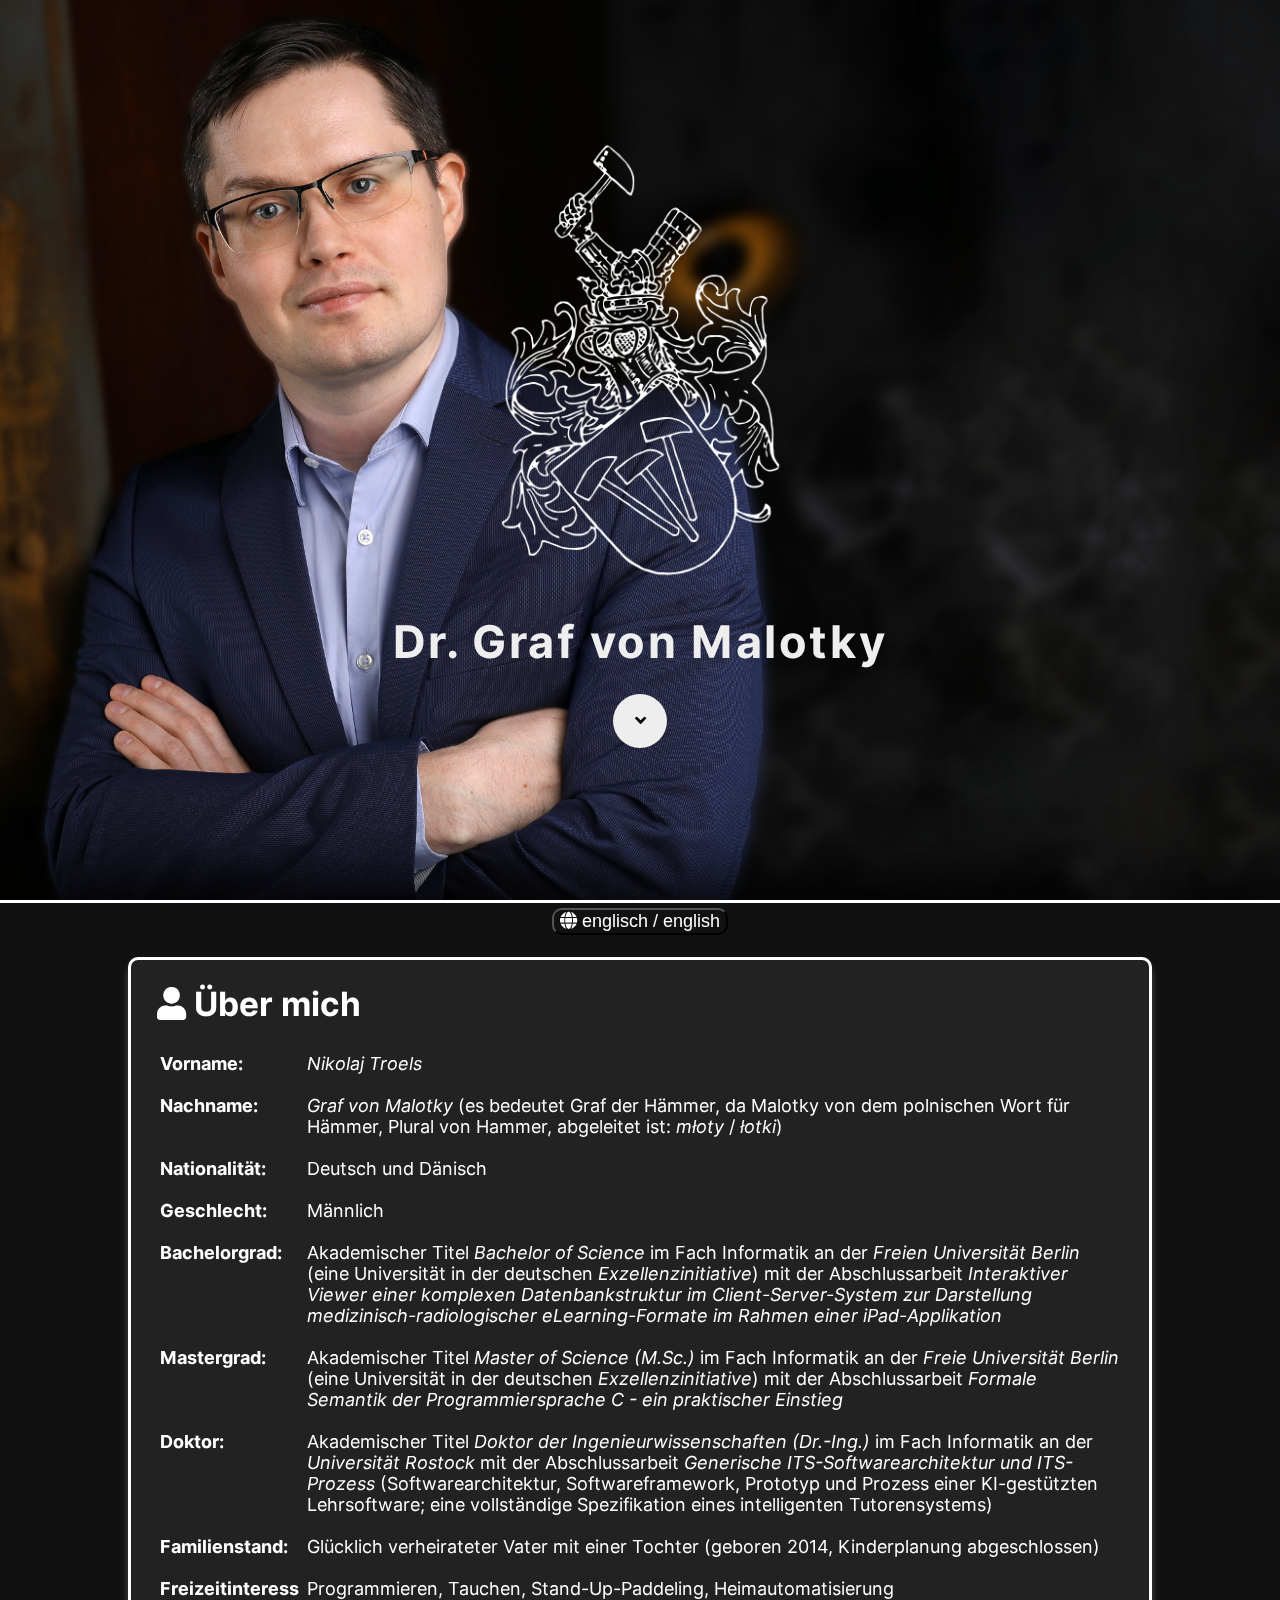
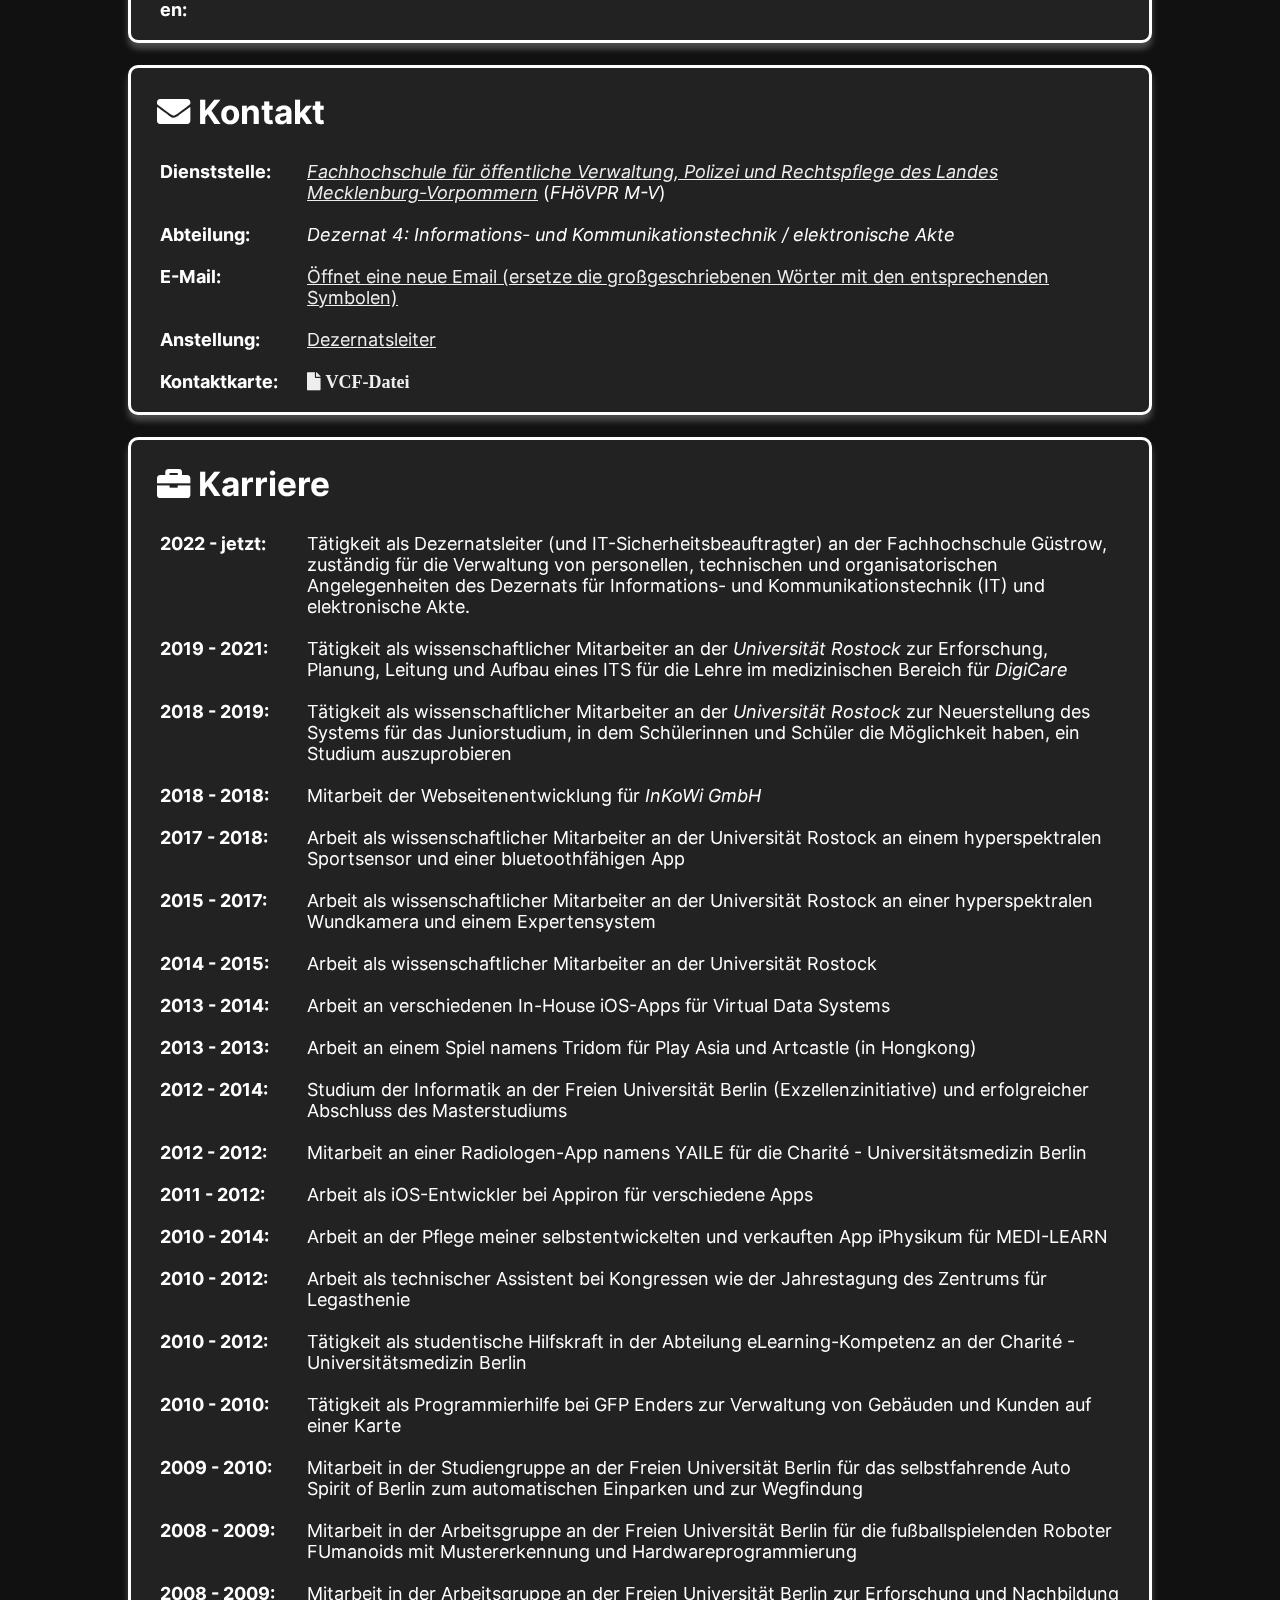
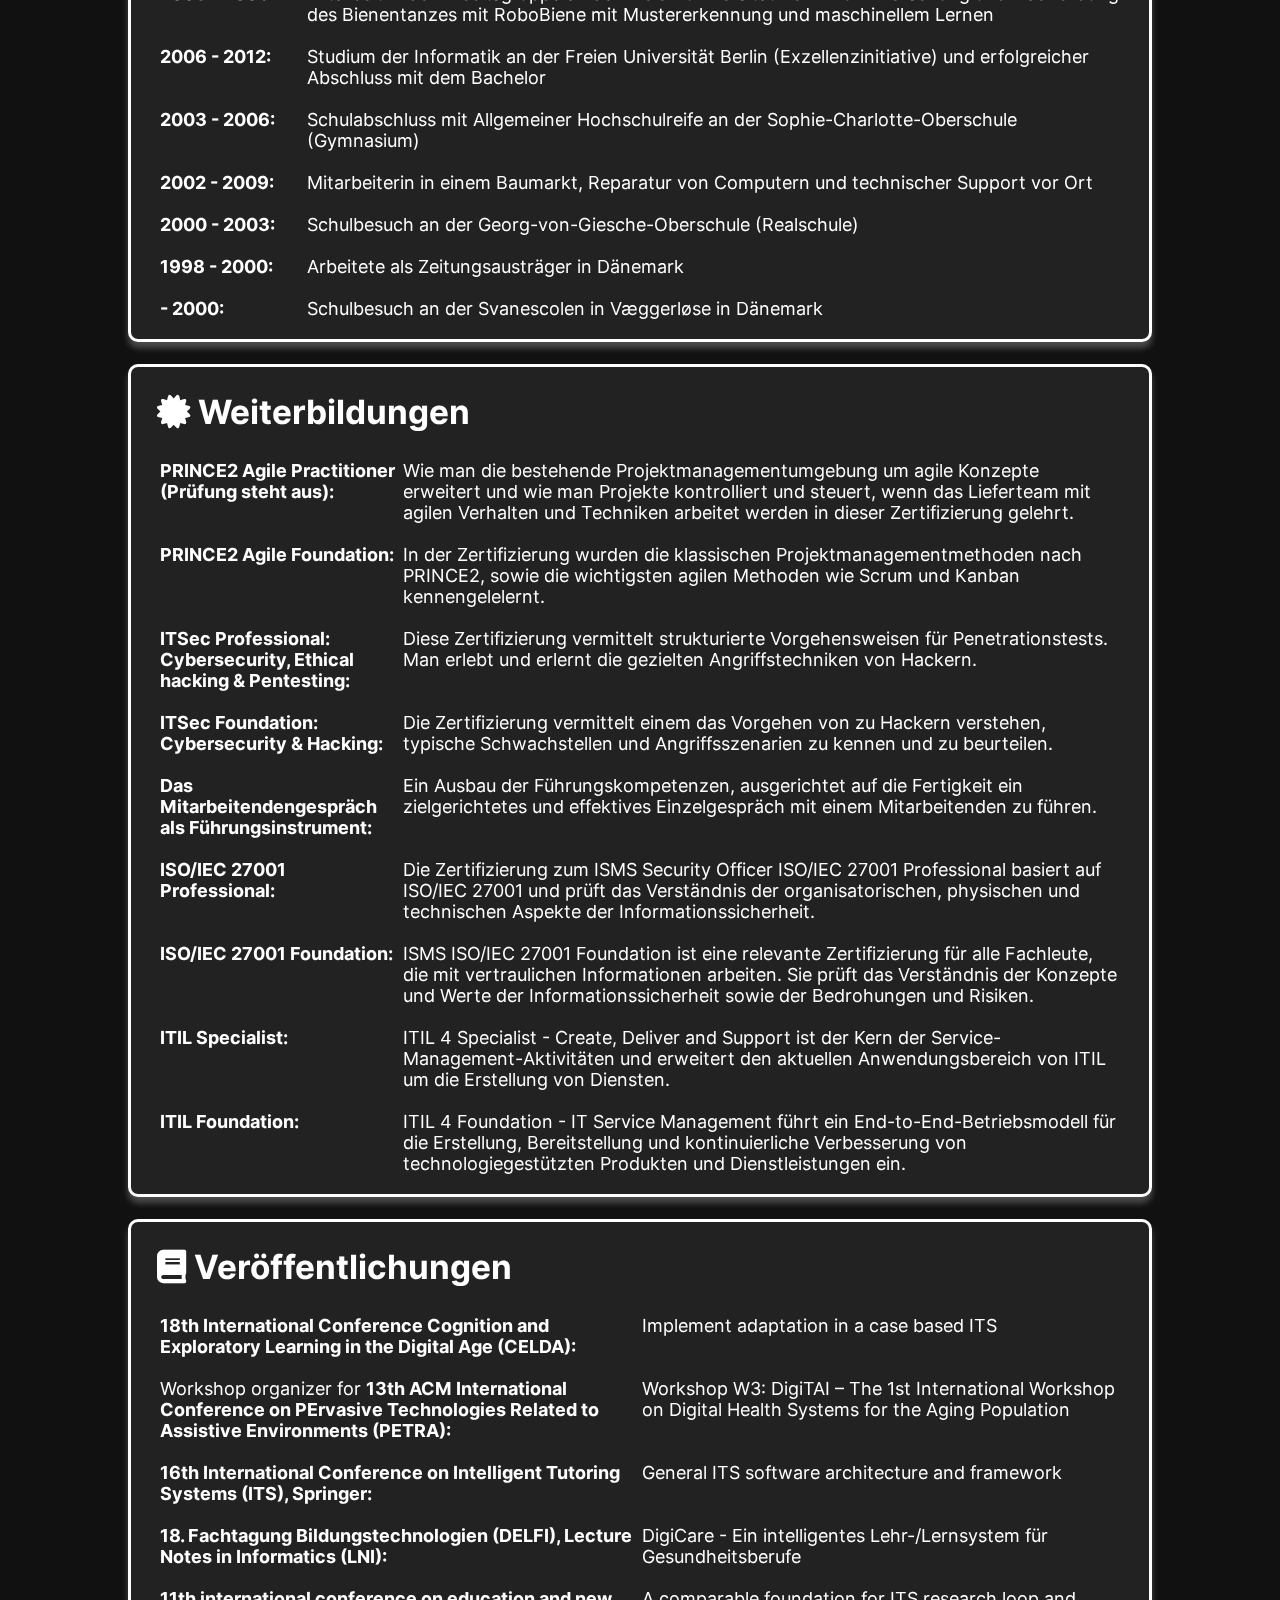
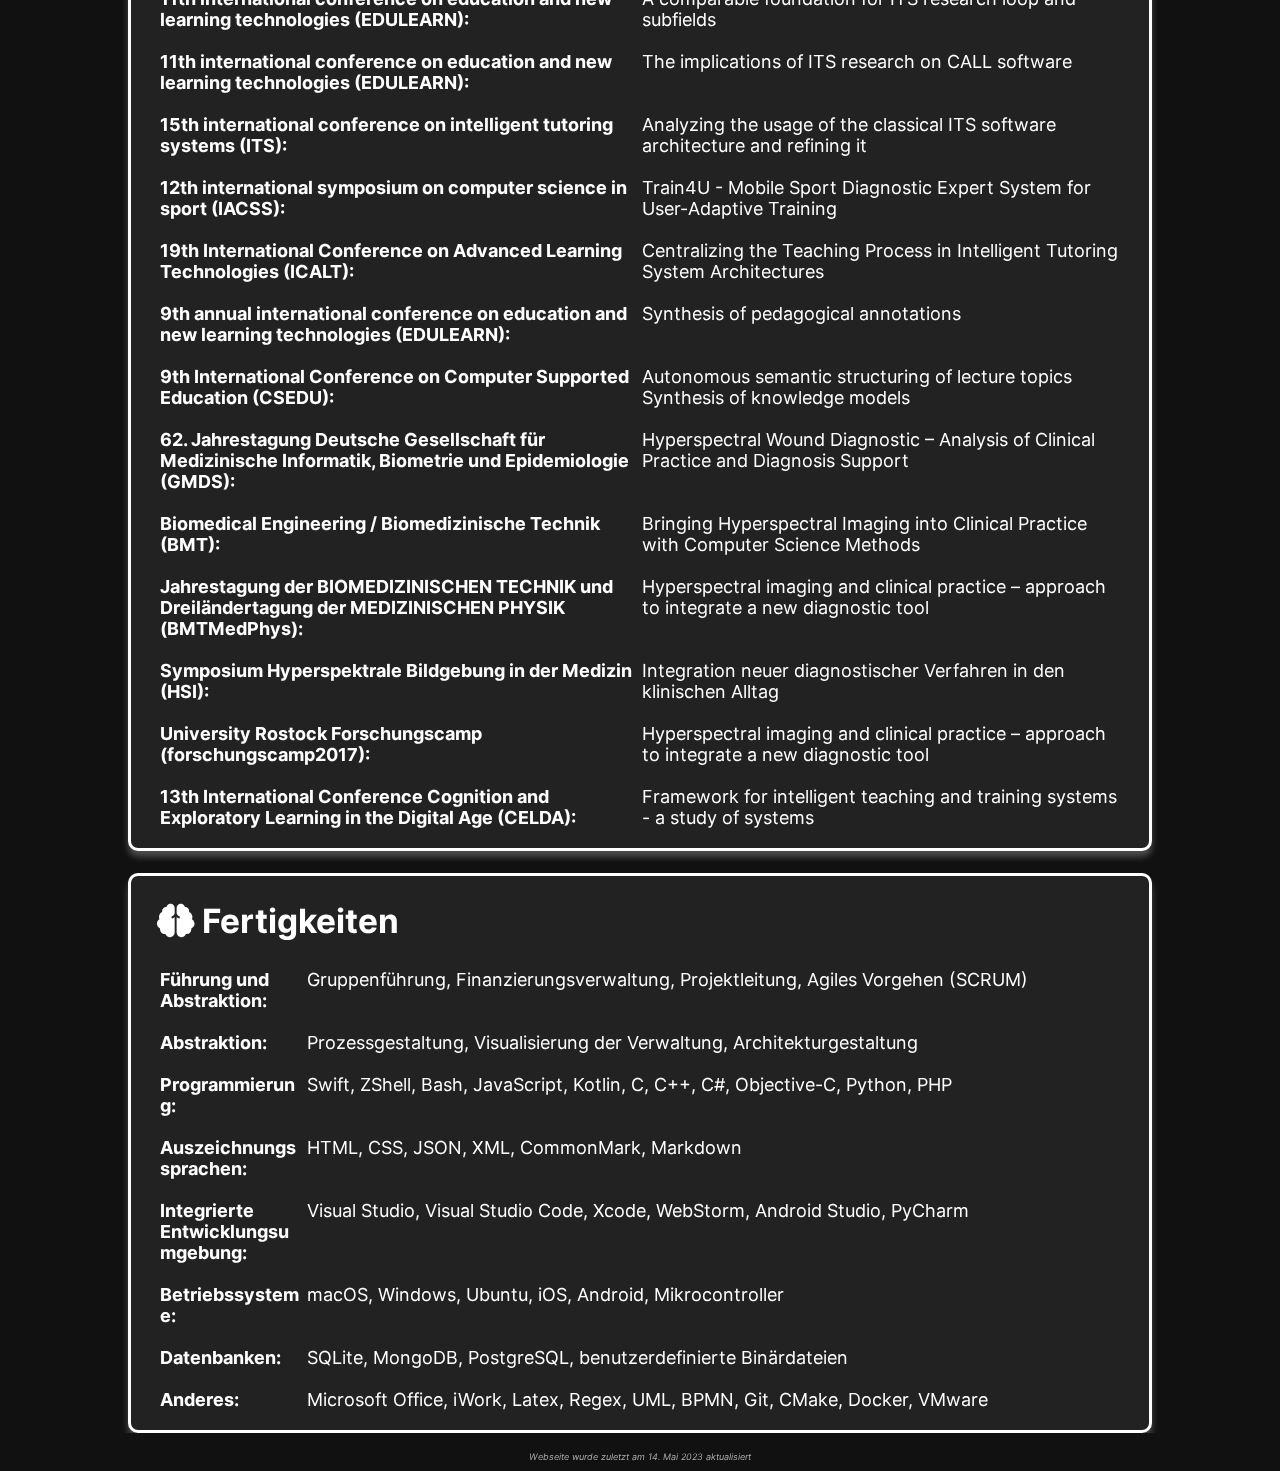
==== index_de.html @ c10fcb66 "Fixed error in certifications" ====
<!doctype html>

<html lang="en">

<head>
	<meta charset="UTF-8" />
	<meta name="description" content="This is the homepage of Nikolaj Troels Graf von Malotky." />
	<meta name="robots" content="index, nofollow" />
	<meta name="viewport" content="width=device-width, initial-scale=1.0, maximum-scale=1.0, user-scalable=0" />

	<!-- FavIcon -->
	<link rel="icon" href="images/favicon.ico" type="image/x-icon">

	<!-- Font Awesome v5.2.0 CSS -->
	<link href="font-awesome/css/fontawesome.css" rel="stylesheet" />
	<link href="font-awesome/css/solid.css" rel="stylesheet" /> <!-- Only needed for solid icons -->

	<!-- CSS -->
	<link rel="stylesheet" type="text/css" media="all" href="style.css" />

	<!-- My javascript file -->
	<script type="text/javascript" src="script.js"></script>

	<title>Webseite von Graf von Malotky</title>
</head>

<body onload="initializeWebsite()">
	<!-- Header area -->
	<div id="header-div">
		<div id="center">
			<img id="logo" src="images/emblem-white.png" alt="Stylized family emblem">
			<h1 id="name-h1">Dr. Graf von Malotky</h1>
			<div id="scroll-down-div" class="fade-in" onclick="scrollToMainContent()">
				<i class="fas fa-angle-down"></i>
			</div>
		</div>
		<div id="carousel-div">
			<img srcset="images/background1-w640.png 640w, images/background1-w1080.png 1080w, images/background1-w2000.png 2000w" sizes="(max-width: 640px) 640px, (max-width: 1080px) 1080px, (max-width: 2000px) 2000px">
			<img srcset="images/background2-w640.png 640w, images/background2-w1080.png 1080w, images/background2-w2000.png 2000w" sizes="(max-width: 640px) 640px, (max-width: 1080px) 1080px, (max-width: 2000px) 2000px">
		</div>
	</div>
	
	<!-- Main Content area -->
	<div id="main-content-div">
		<div id="languagediv">
			<button id="languagebutton" onclick="location.href='/index.html'"><i class="fas fa-globe"></i> englisch / english</button>
		</div>

		<div class="section">
			<h1><i class="fas fa-user"></i> Über mich</h1>
			<table>
				<tr>
					<td class="left15"><strong>Vorname:</strong></td>
					<td class="right85"><em>Nikolaj Troels</em></td>
				</tr>
				<tr>
					<td><strong>Nachname:</strong></td>
					<td><em>Graf von Malotky</em> (es bedeutet Graf der Hämmer, da Malotky von dem polnischen Wort für Hämmer, Plural von Hammer, abgeleitet ist: <em>młoty</em> / <em>łotki</em>)</td>
				</tr>
				<tr>
					<td><strong>Nationalität:</strong></td>
					<td>Deutsch und Dänisch</td>
					<tr>
						<td><strong>Geschlecht:</strong></td>
						<td>Männlich</td>
					</tr>
					<tr>
						<td><strong>Bachelorgrad:</strong></td>
						<td>Akademischer Titel <em>Bachelor of Science</em> im Fach Informatik an der <em>Freien Universität Berlin</em> (eine Universität in der deutschen <em>Exzellenzinitiative</em>) mit der Abschlussarbeit <em>Interaktiver Viewer einer komplexen Datenbankstruktur im Client-Server-System zur Darstellung medizinisch-radiologischer eLearning-Formate im Rahmen einer iPad-Applikation</em>
						</tr>
						<tr>
							<td><strong>Mastergrad:</strong></td>
							<td>Akademischer Titel <em>Master of Science (M.Sc.)</em> im Fach Informatik an der <em>Freie Universität Berlin</em> (eine Universität in der deutschen <em>Exzellenzinitiative</em>) mit der Abschlussarbeit <em>Formale Semantik der Programmiersprache C - ein praktischer Einstieg</em></td>
						</tr>
						<tr>
							<td><strong>Doktor:</strong></td>
							<td>Akademischer Titel <em>Doktor der Ingenieurwissenschaften (Dr.-Ing.)</em> im Fach Informatik an der <em>Universität Rostock</em> mit der Abschlussarbeit <em>Generische ITS-Softwarearchitektur und ITS-Prozess</em> (Softwarearchitektur, Softwareframework, Prototyp und Prozess einer KI-gestützten Lehrsoftware; eine vollständige Spezifikation eines intelligenten Tutorensystems)</td>
						</tr>
						<tr>
							<td><strong>Familienstand:</strong></td>
							<td>Glücklich verheirateter Vater mit einer Tochter (geboren 2014, Kinderplanung abgeschlossen)</td>
						</tr>
						<tr>
					<td><strong>Freizeitinteressen:</strong></td>
					<td>Programmieren, Tauchen, Stand-Up-Paddeling, Heimautomatisierung</td>
				</tr>
			</table>
		</div>

		<div class="section">
			<h1><i class="fas fa-envelope"></i> Kontakt</h1>
			<table>
				<tr>
					<td class="left15"><strong>Dienststelle:</strong></td>
					<td class="right85"><a href="https://www.fh-guestrow.de"><em>Fachhochschule für öffentliche Verwaltung, Polizei und Rechtspflege des Landes Mecklenburg-Vorpommern</em></a> (<em>FHöVPR M-V</em>)</td>
				</tr>
				<tr>
					<td><strong>Abteilung:</strong></td>
					<td><em>Dezernat 4: Informations- und Kommunikationstechnik / elektronische Akte</em></td>
				</tr>
				<tr>
					<td><strong>E-Mail:</strong></td>
					<td><a href="mailto:nPUNKTgrafUNTERSTRICHvonUNTERSTRICHmalotkyATfhMINUSguestrowPUNKTde">Öffnet eine neue Email (ersetze die großgeschriebenen Wörter mit den entsprechenden Symbolen)</a></td>
				</tr>
				<tr>
					<td><strong>Anstellung:</strong></td>
					<td><a href="http://www.fh-guestrow.de/hochschule/orgafh/?typ=box">Dezernatsleiter</a></td>
				</tr>
				<tr>
					<td><strong>Kontaktkarte:</strong></td>
					<td><a href="contact-card.vcf" download="Graf_von_Malotky.vcf"><i class="fa fa-file"> VCF-Datei</i></a></td>
				</tr>
			</table>
		</div>

		<div class="section">
			<h1><i class="fas fa-briefcase"></i> Karriere</h1>
			<table>
				<tr>
					<td class="left15"><strong>2022 - jetzt:</strong></td>
					<td class="right85">Tätigkeit als Dezernatsleiter (und IT-Sicherheitsbeauftragter) an der Fachhochschule Güstrow, zuständig für die Verwaltung von personellen, technischen und organisatorischen Angelegenheiten des Dezernats für Informations- und Kommunikationstechnik (IT) und elektronische Akte.</td>
				</tr>
				<tr>
					<td><strong>2019 - 2021:</strong></td>
					<td>Tätigkeit als wissenschaftlicher Mitarbeiter an der <em>Universität Rostock</em> zur Erforschung, Planung, Leitung und Aufbau eines ITS für die Lehre im medizinischen Bereich für <em>DigiCare</em></td>
				</tr>
				<tr>
					<td><strong>2018 - 2019:</strong></td>
					<td>Tätigkeit als wissenschaftlicher Mitarbeiter an der <em>Universität Rostock</em> zur Neuerstellung des Systems für das Juniorstudium, in dem Schülerinnen und Schüler die Möglichkeit haben, ein Studium auszuprobieren</td>
				</tr>
				<tr>
					<td><strong>2018 - 2018:</strong></td>
					<td>Mitarbeit der Webseitenentwicklung für <em>InKoWi GmbH</em></td>
				</tr>
				<tr>
					<td><strong>2017 - 2018:</strong></td>
					<td>Arbeit als wissenschaftlicher Mitarbeiter an der Universität Rostock an einem hyperspektralen Sportsensor und einer bluetoothfähigen App</td>
				</tr>
				<tr>
					<td><strong>2015 - 2017:</strong></td>
					<td>Arbeit als wissenschaftlicher Mitarbeiter an der Universität Rostock an einer hyperspektralen Wundkamera und einem Expertensystem</td>
				</tr>
				<tr>
					<td><strong>2014 - 2015:</strong></td>
					<td>Arbeit als wissenschaftlicher Mitarbeiter an der Universität Rostock</td>
				</tr>
				<tr>
					<td><strong>2013 - 2014:</strong></td>
					<td>Arbeit an verschiedenen In-House iOS-Apps für Virtual Data Systems</td>
				</tr>
				<tr>
					<td><strong>2013 - 2013:</strong></td>
					<td>Arbeit an einem Spiel namens Tridom für Play Asia und Artcastle (in Hongkong)</td>
				</tr>
				<tr>
					<td><strong>2012 - 2014:</strong></td>
					<td>Studium der Informatik an der Freien Universität Berlin (Exzellenzinitiative) und erfolgreicher Abschluss des Masterstudiums</td>
				</tr>
				<tr>
					<td><strong>2012 - 2012:</strong></td>
					<td>Mitarbeit an einer Radiologen-App namens YAILE für die Charité - Universitätsmedizin Berlin</td>
				</tr>
				<tr>
					<td><strong>2011 - 2012:</strong></td>
					<td>Arbeit als iOS-Entwickler bei Appiron für verschiedene Apps</td>
				</tr>
				<tr>
					<td><strong>2010 - 2014:</strong></td>
					<td>Arbeit an der Pflege meiner selbstentwickelten und verkauften App iPhysikum für MEDI-LEARN</td>
				</tr>
				<tr>
					<td><strong>2010 - 2012:</strong></td>
					<td>Arbeit als technischer Assistent bei Kongressen wie der Jahrestagung des Zentrums für Legasthenie</td>
				</tr>
				<tr>
					<td><strong>2010 - 2012:</strong></td>
					<td>Tätigkeit als studentische Hilfskraft in der Abteilung eLearning-Kompetenz an der Charité - Universitätsmedizin Berlin</td>
				</tr>
				<tr>
					<td><strong>2010 - 2010:</strong></td>
					<td>Tätigkeit als Programmierhilfe bei GFP Enders zur Verwaltung von Gebäuden und Kunden auf einer Karte</td>
				</tr>
				<tr>
					<td><strong>2009 - 2010:</strong></td>
					<td>Mitarbeit in der Studiengruppe an der Freien Universität Berlin für das selbstfahrende Auto Spirit of Berlin zum automatischen Einparken und zur Wegfindung</td>
				</tr>
				<tr>
					<td><strong>2008 - 2009:</strong></td>
					<td>Mitarbeit in der Arbeitsgruppe an der Freien Universität Berlin für die fußballspielenden Roboter FUmanoids mit Mustererkennung und Hardwareprogrammierung</td>
				</tr>
				<tr>
					<td><strong>2008 - 2009:</strong></td>
					<td>Mitarbeit in der Arbeitsgruppe an der Freien Universität Berlin zur Erforschung und Nachbildung des Bienentanzes mit RoboBiene mit Mustererkennung und maschinellem Lernen</td>
				</tr>
				<tr>
					<td><strong>2006 - 2012:</strong></td>
					<td>Studium der Informatik an der Freien Universität Berlin (Exzellenzinitiative) und erfolgreicher Abschluss mit dem Bachelor</td>
				</tr>
				<tr>
					<td><strong>2003 - 2006:</strong></td>
					<td>Schulabschluss mit Allgemeiner Hochschulreife an der Sophie-Charlotte-Oberschule (Gymnasium)</td>
				</tr>
				<tr>
					<td><strong>2002 - 2009:</strong></td>
					<td>Mitarbeiterin in einem Baumarkt, Reparatur von Computern und technischer Support vor Ort</td>
				</tr>
				<tr>
					<td><strong>2000 - 2003:</strong></td>
					<td>Schulbesuch an der Georg-von-Giesche-Oberschule (Realschule)</td>
				</tr>
				<tr>
					<td><strong>1998 - 2000:</strong></td>
					<td>Arbeitete als Zeitungsausträger in Dänemark</td>
				</tr>
				<tr>
					<td><strong>- 2000:</strong></td>
					<td>Schulbesuch an der Svanescolen in Væggerløse in Dänemark</td>
				</tr>
			</table>
		</div>

		<div class="section">
			<h1><i class="fas fa-certificate"></i> Weiterbildungen</h1>
			<table>
				<tr>
					<td class="left25"><strong>PRINCE2 Agile Practitioner (Prüfung steht aus):</strong></td>
					<td class="right75">Wie man die bestehende Projektmanagementumgebung um agile Konzepte erweitert und wie man Projekte kontrolliert und steuert, wenn das Lieferteam mit agilen Verhalten und Techniken arbeitet werden in dieser Zertifizierung gelehrt.</td>
				</tr>
				<tr>
					<td><strong>PRINCE2 Agile Foundation:</strong></td>
					<td>In der Zertifizierung wurden die klassischen Projektmanagementmethoden nach PRINCE2, sowie die wichtigsten agilen Methoden wie Scrum und Kanban kennengelelernt.</td>
				</tr>
				<tr>
					<td><strong>ITSec Professional: Cybersecurity, Ethical hacking & Pentesting:</strong></td>
					<td>Diese Zertifizierung vermittelt strukturierte Vorgehensweisen für Penetrationstests. Man erlebt und erlernt die gezielten Angriffstechniken von Hackern.</td>
				</tr>
				<tr>
					<td><strong>ITSec Foundation: Cybersecurity & Hacking:</strong></td>
					<td>Die Zertifizierung vermittelt einem das Vorgehen von zu Hackern verstehen, typische Schwachstellen und Angriffsszenarien zu kennen und zu beurteilen.</td>
				</tr>
				<tr>
					<td><strong>Das Mitarbeitendengespräch als Führungsinstrument:</strong></td>
					<td>Ein Ausbau der Führungskompetenzen, ausgerichtet auf die Fertigkeit ein zielgerichtetes und effektives Einzelgespräch mit einem Mitarbeitenden zu führen.</td>
				</tr>
				<tr>
					<td><strong>ISO/IEC 27001 Professional:</strong></td>
					<td>Die Zertifizierung zum ISMS Security Officer ISO/IEC 27001 Professional basiert auf ISO/IEC 27001 und prüft das Verständnis der organisatorischen, physischen und technischen Aspekte der Informationssicherheit.</td>
				</tr>
				<tr>
					<td><strong>ISO/IEC 27001 Foundation:</strong></td>
					<td>ISMS ISO/IEC 27001 Foundation ist eine relevante Zertifizierung für alle Fachleute, die mit vertraulichen Informationen arbeiten. Sie prüft das Verständnis der Konzepte und Werte der Informationssicherheit sowie der Bedrohungen und Risiken.</td>
				</tr>
				<tr>
					<td><strong>ITIL Specialist:</strong></td>
					<td>ITIL 4 Specialist - Create, Deliver and Support ist der Kern der Service-Management-Aktivitäten und erweitert den aktuellen Anwendungsbereich von ITIL um die Erstellung von Diensten.</td>
				</tr>
				<tr>
					<td><strong>ITIL Foundation:</strong></td>
					<td>ITIL 4 Foundation - IT Service Management führt ein End-to-End-Betriebsmodell für die Erstellung, Bereitstellung und kontinuierliche Verbesserung von technologiegestützten Produkten und Dienstleistungen ein.</td>
				</tr>
			</table>
		</div>

		<div class="section">
			<h1><i class="fas fa-book"></i> Veröffentlichungen</h1>
			<table>
				<tr>
					<td class="half"><strong>18th International Conference Cognition and Exploratory Learning in the Digital Age (CELDA):</strong></td>
					<td class="half">Implement adaptation in a case based ITS</td>
				</tr>
				<tr>
					<td>Workshop organizer for <strong>13th ACM International Conference on PErvasive Technologies Related to Assistive Environments (PETRA):</strong></td>
					<td>Workshop W3: DigiTAI – The 1st International Workshop on Digital Health Systems for the Aging Population</td>
				</tr>
				<tr>
					<td><strong>16th International Conference on Intelligent Tutoring Systems (ITS), Springer:</strong></td>
					<td>General ITS software architecture and framework</td>
				</tr>
				<tr>
					<td><strong>18. Fachtagung Bildungstechnologien (DELFI), Lecture Notes in Informatics (LNI):</strong></td>
					<td>DigiCare - Ein intelligentes Lehr-/Lernsystem für Gesundheitsberufe</td>
				</tr>
				<tr>
					<td><strong>11th international conference on education and new learning technologies (EDULEARN):</strong></td>
					<td>A comparable foundation for ITS research loop and subfields</td>
				</tr>
				<tr>
					<td><strong>11th international conference on education and new learning technologies (EDULEARN):</strong></td>
					<td>The implications of ITS research on CALL software</td>
				</tr>
				<tr>
					<td><strong>15th international conference on intelligent tutoring systems (ITS):</strong></td>
					<td>Analyzing the usage of the classical ITS software architecture and refining it</td>
				</tr>
				<tr>
					<td><strong>12th international symposium on computer science in sport (IACSS):</strong></td>
					<td>Train4U - Mobile Sport Diagnostic Expert System for User-Adaptive Training</td>
				</tr>
				<tr>
					<td><strong>19th International Conference on Advanced Learning Technologies (ICALT):</strong></td>
					<td>Centralizing the Teaching Process in Intelligent Tutoring System Architectures</td>
				</tr>
				<tr>
					<td><strong>9th annual international conference on education and new learning technologies (EDULEARN):</strong></td>
					<td>Synthesis of pedagogical annotations</td>
				</tr>
				<tr>
					<td><strong>9th International Conference on Computer Supported Education (CSEDU):</strong></td>
					<td>Autonomous semantic structuring of lecture topics Synthesis of knowledge models</td>
				</tr>
				<tr>
					<td><strong>62. Jahrestagung Deutsche Gesellschaft für Medizinische Informatik, Biometrie und Epidemiologie (GMDS):</strong></td>
					<td>Hyperspectral Wound Diagnostic – Analysis of Clinical Practice and Diagnosis Support</td>
				</tr>
				<tr>
					<td><strong>Biomedical Engineering / Biomedizinische Technik (BMT):</strong></td>
					<td>Bringing Hyperspectral Imaging into Clinical Practice with Computer Science Methods</td>
				</tr>
				<tr>
					<td><strong>Jahrestagung der BIOMEDIZINISCHEN TECHNIK und Dreiländertagung der MEDIZINISCHEN PHYSIK (BMTMedPhys):</strong></td>
					<td>Hyperspectral imaging and clinical practice – approach to integrate a new diagnostic tool</td>
				</tr>
				<tr>
					<td><strong>Symposium Hyperspektrale Bildgebung in der Medizin (HSI):</strong></td>
					<td>Integration neuer diagnostischer Verfahren in den klinischen Alltag</td>
				</tr>
				<tr>
					<td><strong>University Rostock Forschungscamp (forschungscamp2017):</strong></td>
					<td>Hyperspectral imaging and clinical practice – approach to integrate a new diagnostic tool</td>
				</tr>
				<tr>
					<td><strong>13th International Conference Cognition and Exploratory Learning in the Digital Age (CELDA):</strong></td>
					<td>Framework for intelligent teaching and training systems - a study of systems</td>
				</tr>
			</table>
		</div>

		<div class="section">
			<h1><i class="fas fa-brain"></i> Fertigkeiten</h1>
			<table>
				<tr>
					<td class="left15"><strong>Führung und Abstraktion:</strong></td>
					<td class="right85">Gruppenführung, Finanzierungsverwaltung, Projektleitung, Agiles Vorgehen (SCRUM)</td>
				</tr>
				<tr>
					<td><strong>Abstraktion:</strong></td>
					<td>Prozessgestaltung, Visualisierung der Verwaltung, Architekturgestaltung</td>
				</tr>
				<tr>
					<td><strong>Programmierung:</strong></td>
					<td>Swift, ZShell, Bash, JavaScript, Kotlin, C, C++, C#, Objective-C, Python, PHP</td>
				</tr>
				<tr>
					<td><strong>Auszeichnungssprachen:</strong></td>
					<td>HTML, CSS, JSON, XML, CommonMark, Markdown</td>
				</tr>
				<tr>
					<td><strong>Integrierte Entwicklungsumgebung:</strong></td>
					<td>Visual Studio, Visual Studio Code, Xcode, WebStorm, Android Studio, PyCharm</td>
				</tr>
				<tr>
					<td><strong>Betriebssysteme:</strong></td>
					<td>macOS, Windows, Ubuntu, iOS, Android, Mikrocontroller</td>
				</tr>
				<tr>
					<td><strong>Datenbanken:</strong></td>
					<td>SQLite, MongoDB, PostgreSQL, benutzerdefinierte Binärdateien</td>
				</tr>
				<tr>
					<td><strong>Anderes:</strong></td>
					<td>Microsoft Office, iWork, Latex, Regex, UML, BPMN, Git, CMake, Docker, VMware</td>
				</tr>
			</table>
		</div>
	</div>

	<!-- Footer area -->
	<div id="footer-div">Webseite wurde zuletzt am 14. Mai 2023 aktualisiert</div>
</body>

</html>
---- font-awesome/css/solid.css ----
/*!
 * Font Awesome Free 5.2.0 by @fontawesome - https://fontawesome.com
 * License - https://fontawesome.com/license (Icons: CC BY 4.0, Fonts: SIL OFL 1.1, Code: MIT License)
 */
@font-face {
  font-family: 'Font Awesome 5 Free';
  font-style: normal;
  font-weight: 900;
  src: url("../webfonts/fa-solid-900.eot");
  src: url("../webfonts/fa-solid-900.eot?#iefix") format("embedded-opentype"), url("../webfonts/fa-solid-900.woff2") format("woff2"), url("../webfonts/fa-solid-900.woff") format("woff"), url("../webfonts/fa-solid-900.ttf") format("truetype"), url("../webfonts/fa-solid-900.svg#fontawesome") format("svg"); }

.fa,
.fas {
  font-family: 'Font Awesome 5 Free';
  font-weight: 900; }
---- style.css ----
/* ID SELECTORS */

#header-div {
	position: absolute;
	width: 100vw;
	height: 100vh;
	text-align: center;
	top: 0px;
	left: 0px;
}

#center {
	position: sticky;
	top: 0px;
}

#logo {
	position: relative;
	height: 50vh;
	margin-top: 15vh;
	animation:fade-in-from-top-move 1s ease-out forwards;
}

#name-h1 {
	position: relative;
	font-size: 5vh;
	line-height: 1.0;
	letter-spacing: 0.2vw;
	color: #eeeeee;
	animation:fade-in-from-bottom-move 1s ease-out forwards;
}

#scroll-down-div {
	position: relative;
	width: 3em;
	border-radius: 2em;
	font-size: 1em;
	line-height: 3em;
	text-align: center;
	margin: 1em auto 0; /* top, (right & left), bottom) */
	background-color: #eeeeee;
	color: #000000;
	animation:fade-in-from-bottom-move 1s ease-out forwards;
}

#scroll-down-div:hover {
	background-color: #ffffff;
}

#carousel-div {
	position: fixed;
	top: 0;
	
	height: 100vh;
	width: 100vw;
	z-index: -1;
}

#carousel-div img {
	position: fixed;
	top: 0;
	left: 0;
	z-index: -1;
	height: 100%;
	width: 100%;
	object-fit: cover;
	object-position: center;
	opacity: 0;
}

#carousel-div img.new {
	z-index: 1;
	opacity: 1;
}

#carousel-div img.old {
	z-index: 2;
	opacity: 1;
}

#carousel-div img.fade-in {
	opacity: 1;
	transition: visibility 0s 1s, opacity 1s linear;
	visibility: visible;
}

#carousel-div img.fade-out {
	opacity: 0;
	transition: visibility 0s 1s, opacity 1s linear;
	visibility: hidden;
}

#main-content-div {
	background: #111111;
	width: 100vw;
	border-top: 3px solid #ffffff;
	margin: 100vh 0px 0px 0px;
	padding: 0px 0px 0px 0px;
	box-shadow: 0px -21px 47px 3px rgba(0,0,0,0.75);
}

#footer-div {
	font-size: 1vh; /* the visible text should be % of the height of the screen */
	color: #aaaaaa;
	background: #111111;
	font-style: italic;
	padding: 2vh 0px 1vh 0px;
	text-align: center;
}

#languagediv {
	text-align: center;
	padding-top: 0.5vh;
}

#languagebutton {
	background-color: transparent;
	color: #ffffff;
	font-size: 2vh;
	border-radius: 10px;
}

/* CLASS SELECTORS */

.section {
	background: #222222;
	border-radius: 10px;
	border: 0.25vw solid #ffffff;
	box-shadow: 0px 6px 6px 0px rgba(255, 255, 255, 0.25);
}

.left15 {
	width: 15%;
}

.right85 {
	width: 85%;
}

.left25 {
	width: 25%;
}

.right75 {
	width: 75%;
}

.half {
	width: 50%;
}

/* ELEMENT SELECTORS */

html {
	font-family: "TexGyreHeros", sans-serif;
	background: #111111;
}

body {
	font-size: 2vh;
	margin: 0px 0px 0px 0px;
	color: #ffffff;
}

a:link {
	color: #eeeeee;
}

a:visited {
	color: #eeeeee;
}

a:hover {
	color: #ffffff;
}

h1 {
	font-size: 3.7vh;
	line-height: 5vh;
}

table {
	table-layout: fixed;
	width: 100%;
}

td {
	padding-bottom: 2vh;
	word-wrap: break-word;
	vertical-align: text-top;
}

/* QUERIES */

/* Font */

@font-face {
	font-family: TexGyreHeros;
	src: url("font-inter/Inter-Regular.otf") format("opentype");
}

@font-face {
	font-family: TexGyreHeros;
	font-weight: bold;
	src: url("font-inter/Inter-Bold.otf") format("opentype");
}

@font-face {
	font-family: TexGyreHeros;
	font-style: italic;
	src: url("font-inter/Inter-Italic.otf") format("opentype")
}

@font-face {
	font-family: TexGyreHeros;
	font-style: italic;
	font-weight: bold;
	src: url("font-inter/Inter-BoldItalic.otf") format("opentype")
}

/* Media */

@media only screen and (max-width: 1000px) {
	.section {
		/* border is 0.25vw + 0.25vw */
		width: 92.5vw;
		margin: 2.5vh 2.5vw 0px 2.5vw;
		padding: 0 1vw 0px 1vw;
	}
	.nowrap-td {
		padding-right: 2px;
	}
}

@media only screen and (min-width: 1000px) {
	.section {
		/* border is 0.25vw + 0.25vw */
		width: 75.5vw;
		margin: 2.5vh 10vw 0px 10vw;
		padding: 0 2vw 0px 2vw;
	}
	.nowrap-td {
		padding-right: 10px;
	}
}

/* KEYFRAMES */

@keyframes fade-in {
	from {
		opacity: 0;
	}
	to {
		opacity: 1;
	}
}

@keyframes fade-in-from-top-move {
	from {
		top:-50px;
		opacity: 0;
	}
	to {
		top:0px;
		opacity: 1;
	}
}

@keyframes fade-in-from-bottom-move {
	from {
		top:50px;
		opacity: 0;
	}
	to {
		top:0px;
		opacity: 1;
	}
}
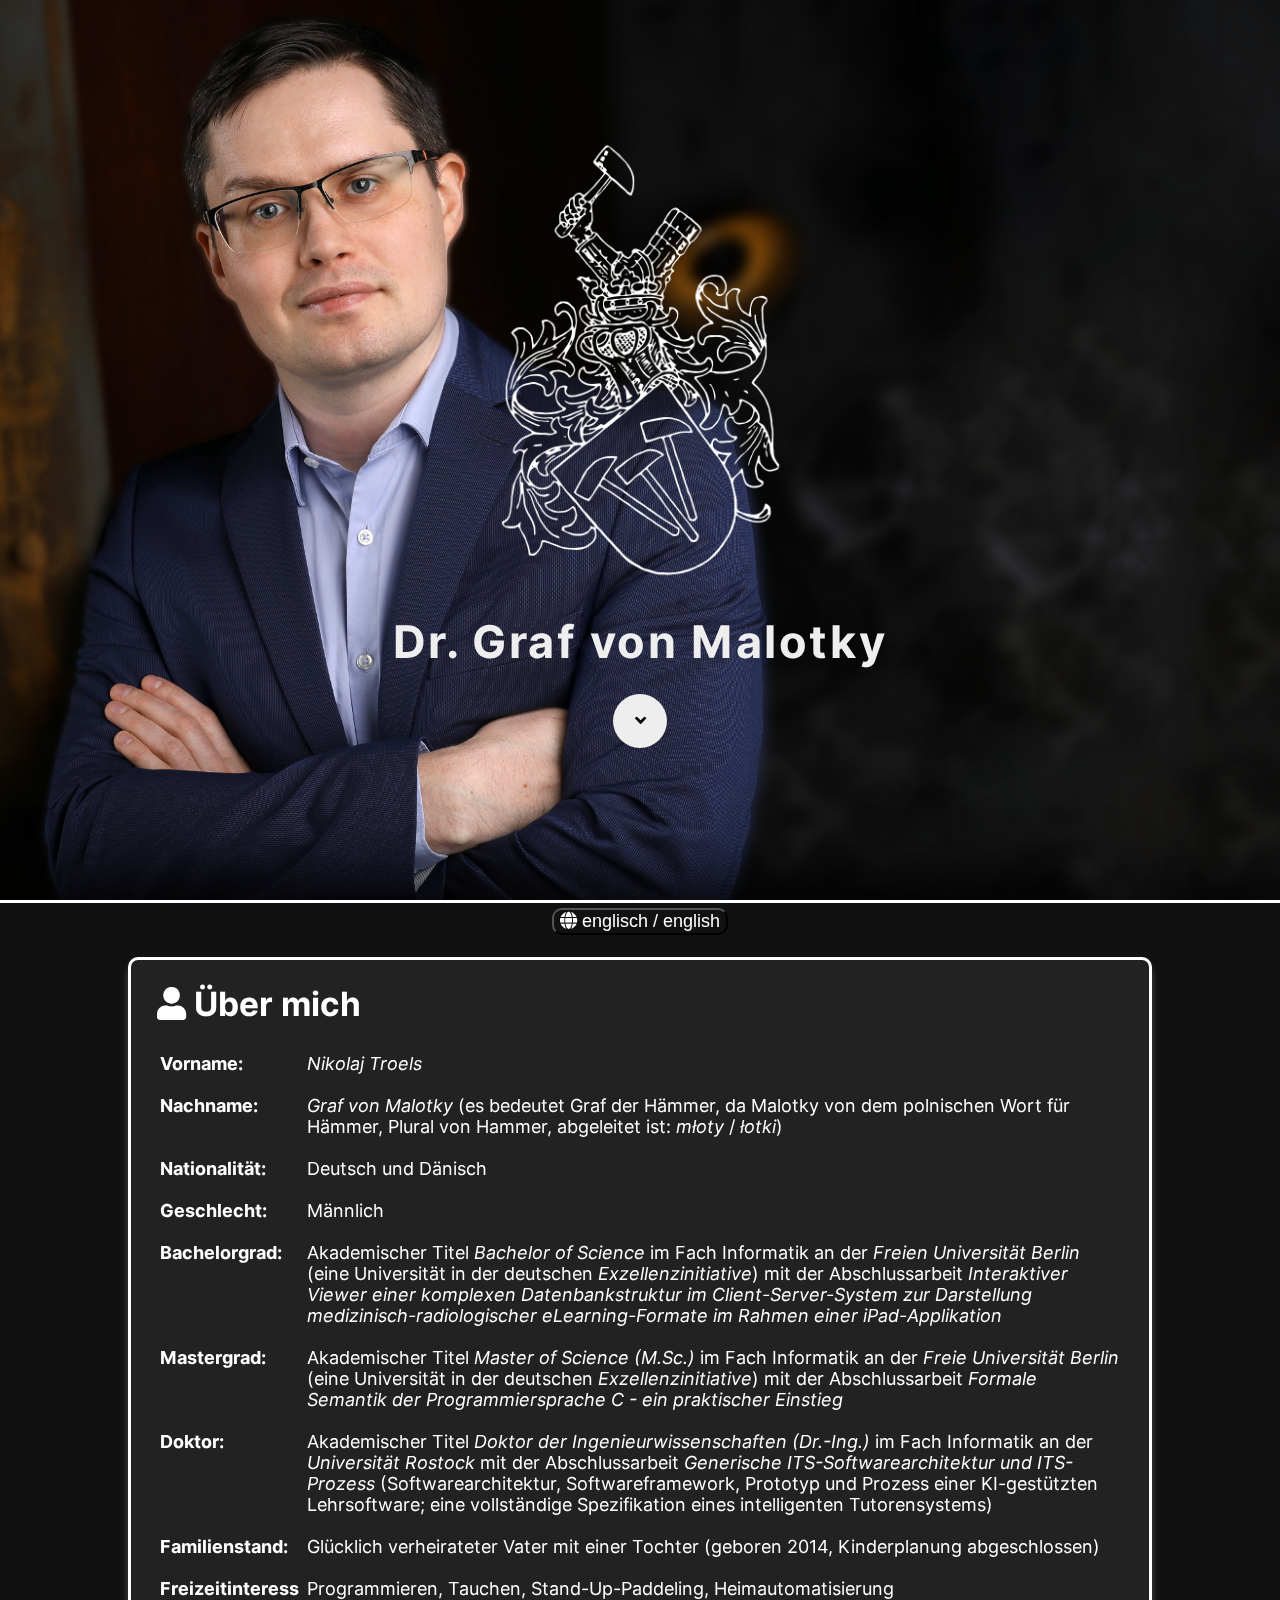
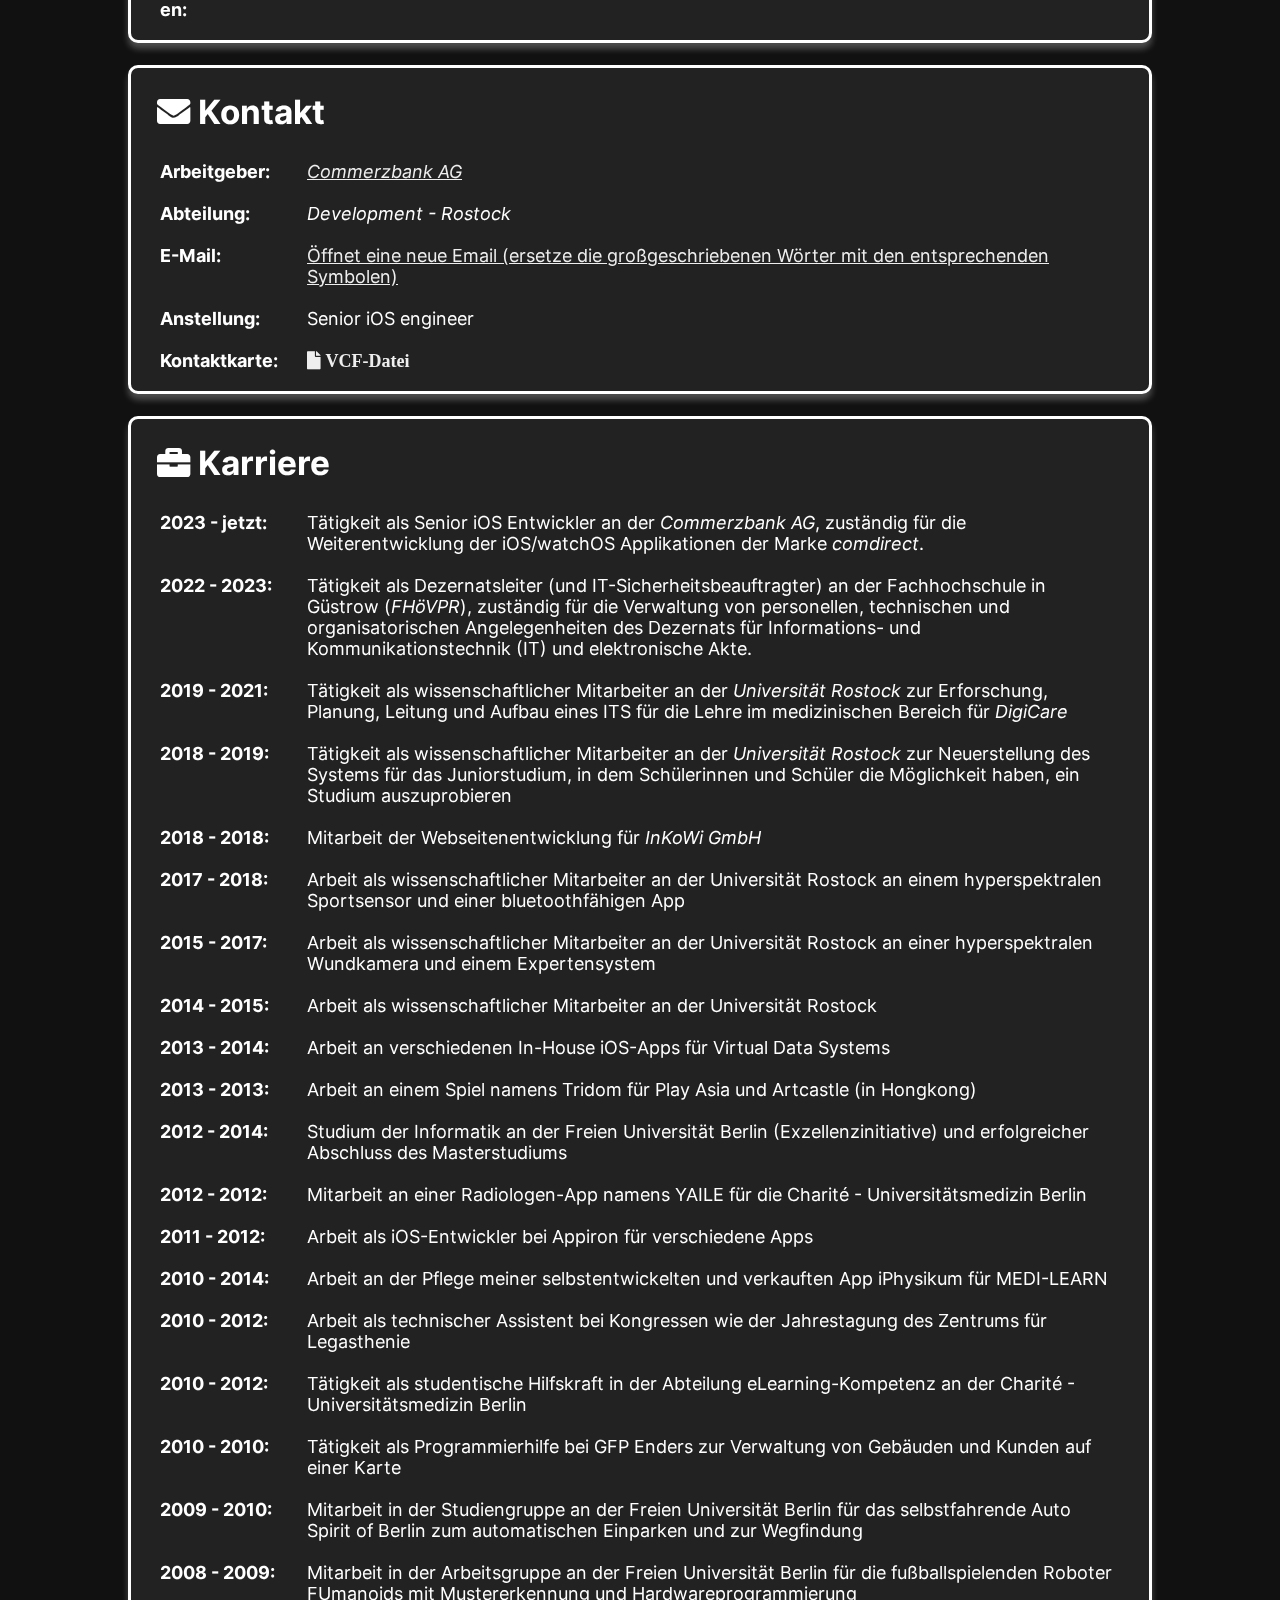
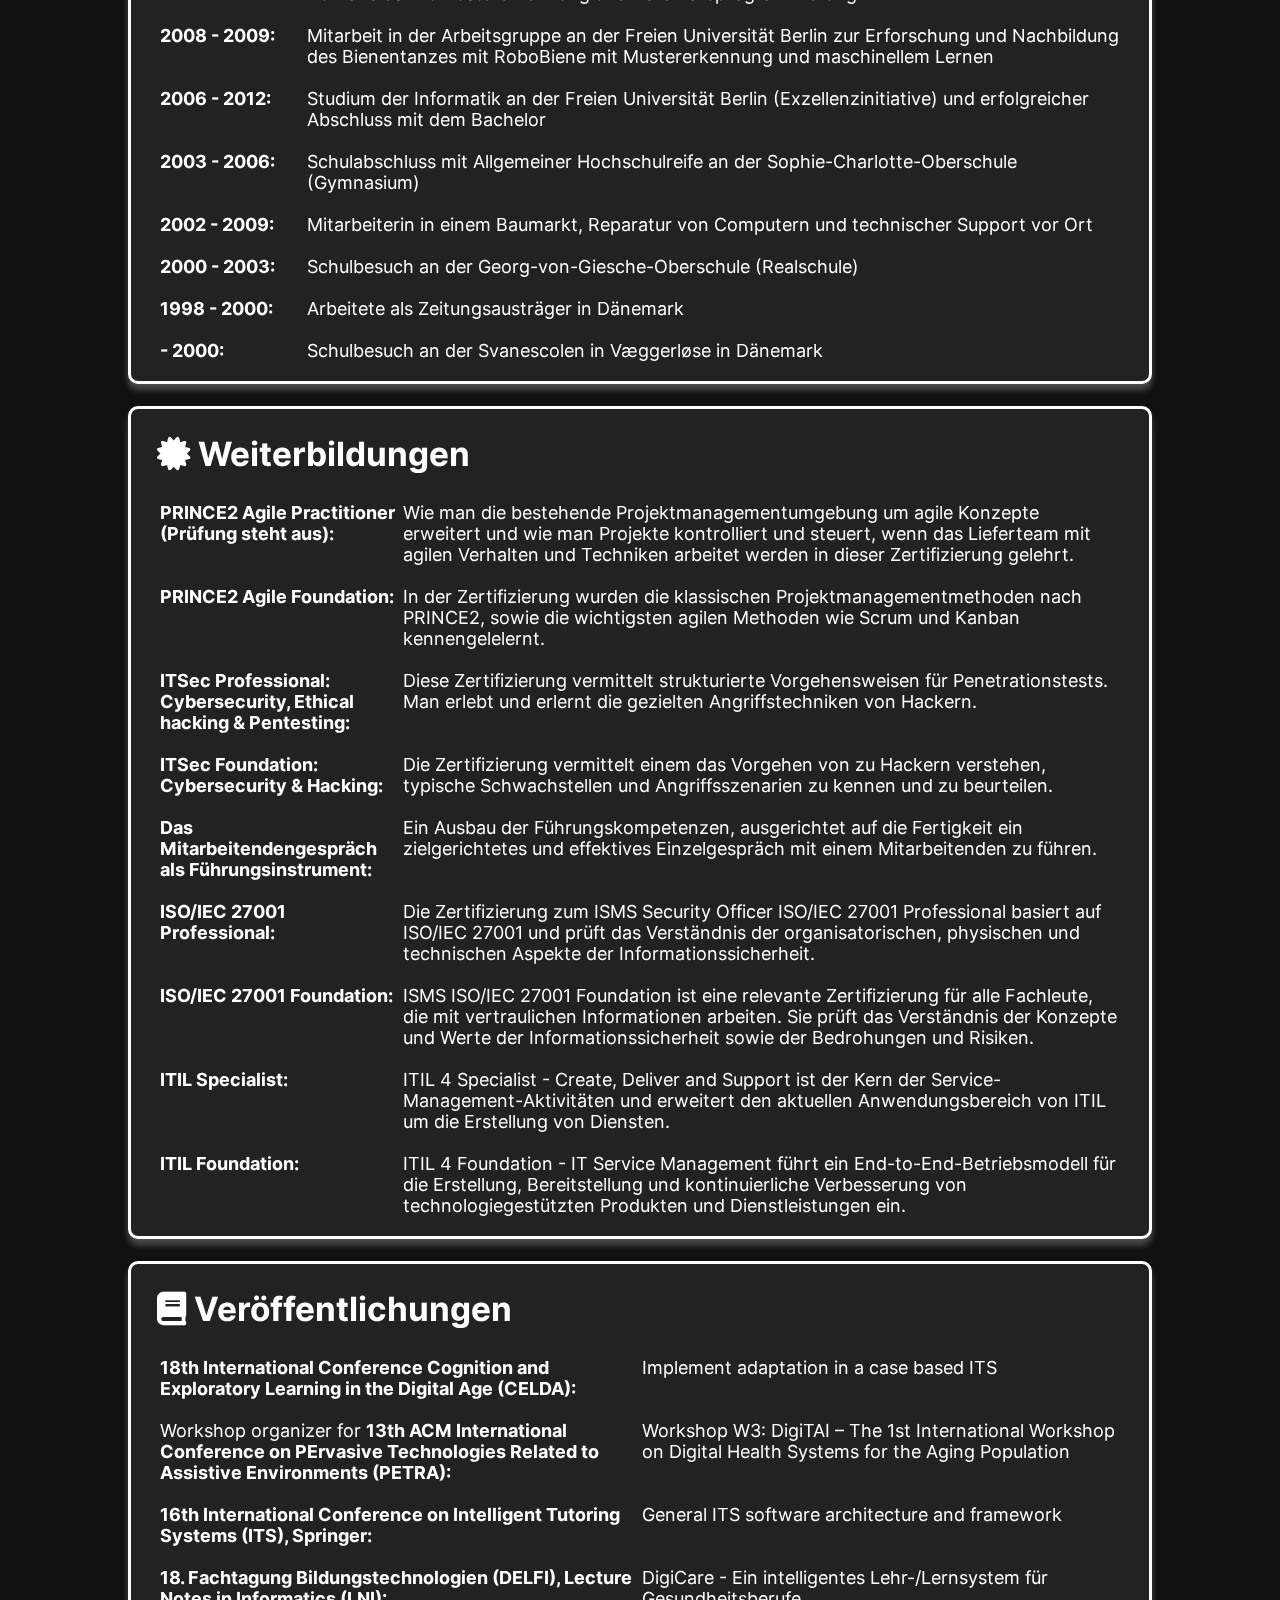
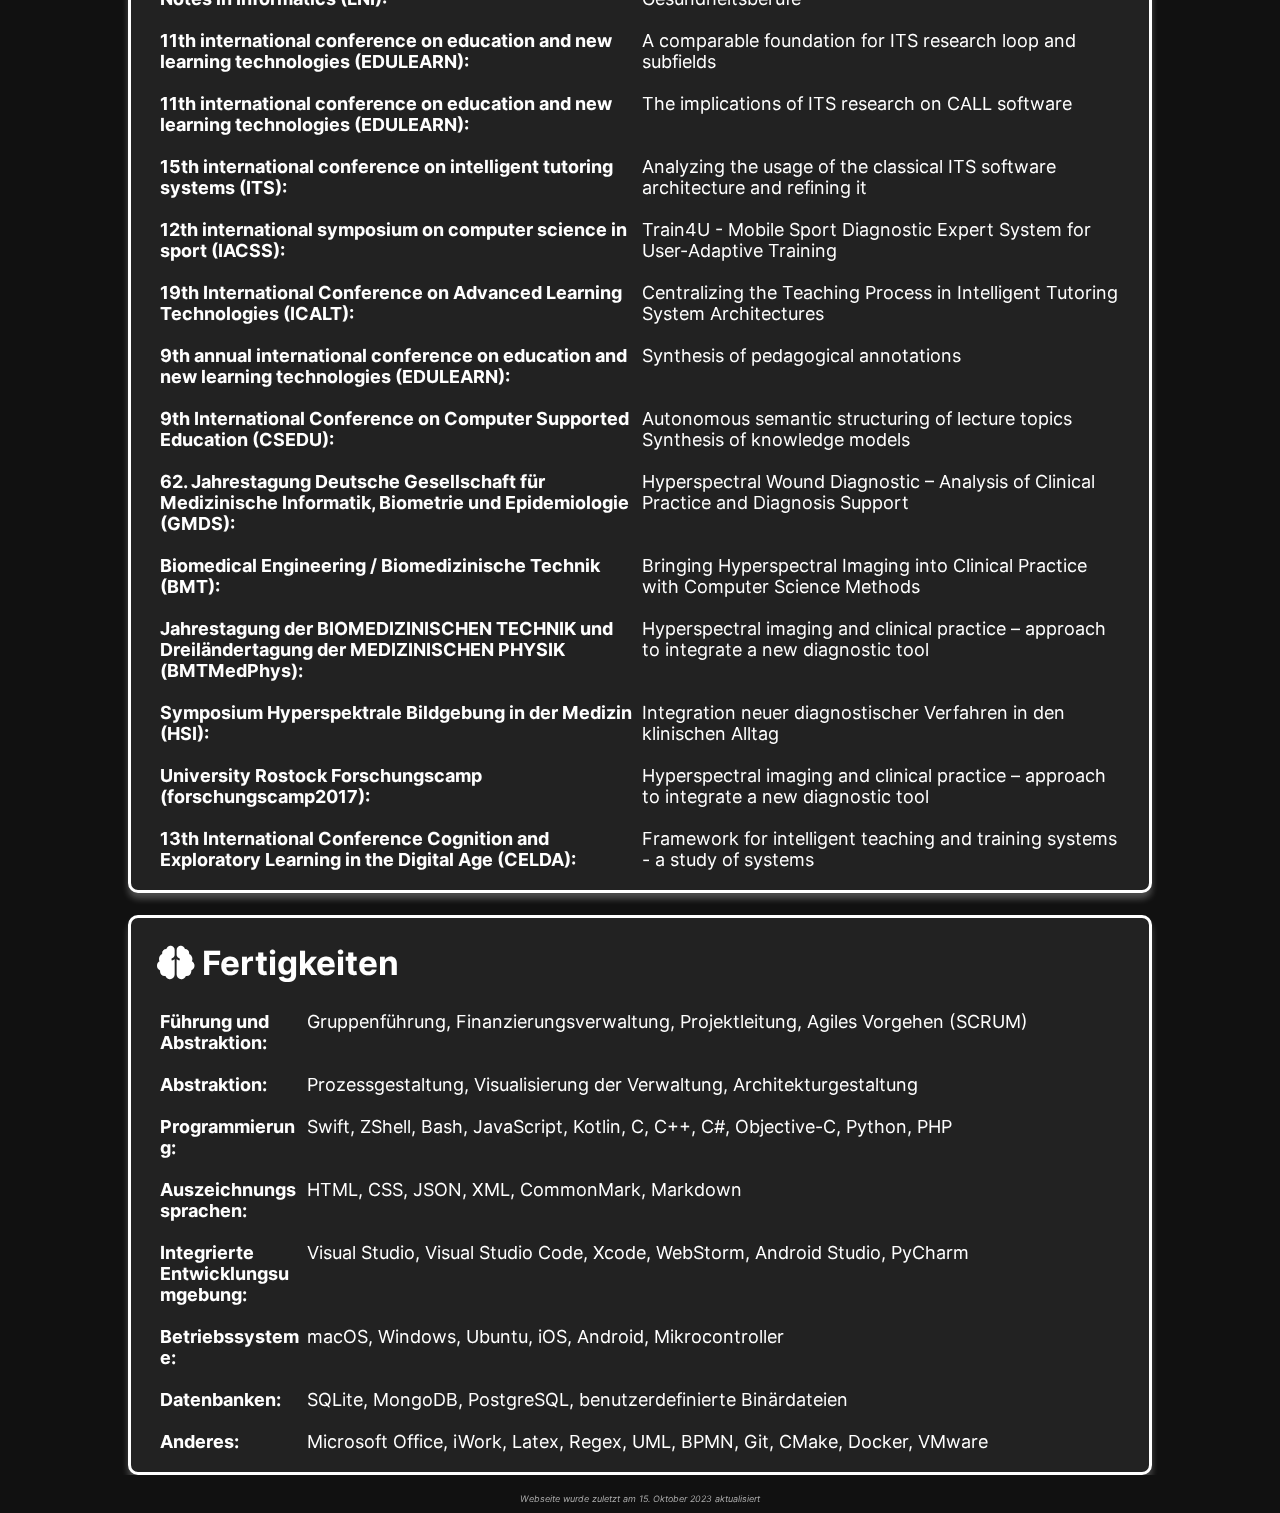
==== commit 00f74779: "Updated new employer" ====
--- a/index_de.html
+++ b/index_de.html
@@ -91,20 +91,20 @@
 			<h1><i class="fas fa-envelope"></i> Kontakt</h1>
 			<table>
 				<tr>
-					<td class="left15"><strong>Dienststelle:</strong></td>
-					<td class="right85"><a href="https://www.fh-guestrow.de"><em>Fachhochschule für öffentliche Verwaltung, Polizei und Rechtspflege des Landes Mecklenburg-Vorpommern</em></a> (<em>FHöVPR M-V</em>)</td>
+					<td class="left15"><strong>Arbeitgeber:</strong></td>
+					<td class="right85"><a href="https://www.commerzbank.de"><em>Commerzbank AG</em></a></td>
 				</tr>
 				<tr>
 					<td><strong>Abteilung:</strong></td>
-					<td><em>Dezernat 4: Informations- und Kommunikationstechnik / elektronische Akte</em></td>
+					<td><em>Development - Rostock</em></td>
 				</tr>
 				<tr>
 					<td><strong>E-Mail:</strong></td>
-					<td><a href="mailto:nPUNKTgrafUNTERSTRICHvonUNTERSTRICHmalotkyATfhMINUSguestrowPUNKTde">Öffnet eine neue Email (ersetze die großgeschriebenen Wörter mit den entsprechenden Symbolen)</a></td>
+					<td><a href="mailto:nikolajtroelsDOTgrafvonmalotkyATcomdirectDOTde">Öffnet eine neue Email (ersetze die großgeschriebenen Wörter mit den entsprechenden Symbolen)</a></td>
 				</tr>
 				<tr>
 					<td><strong>Anstellung:</strong></td>
-					<td><a href="http://www.fh-guestrow.de/hochschule/orgafh/?typ=box">Dezernatsleiter</a></td>
+					<td>Senior iOS engineer</td>
 				</tr>
 				<tr>
 					<td><strong>Kontaktkarte:</strong></td>
@@ -117,8 +117,12 @@
 			<h1><i class="fas fa-briefcase"></i> Karriere</h1>
 			<table>
 				<tr>
-					<td class="left15"><strong>2022 - jetzt:</strong></td>
-					<td class="right85">Tätigkeit als Dezernatsleiter (und IT-Sicherheitsbeauftragter) an der Fachhochschule Güstrow, zuständig für die Verwaltung von personellen, technischen und organisatorischen Angelegenheiten des Dezernats für Informations- und Kommunikationstechnik (IT) und elektronische Akte.</td>
+					<td class="left15"><strong>2023 - jetzt:</strong></td>
+					<td class="right85">Tätigkeit als Senior iOS Entwickler an der <em>Commerzbank AG</em>, zuständig für die Weiterentwicklung der iOS/watchOS Applikationen der Marke <em>comdirect</em>.</td>
+				</tr>
+				<tr>
+					<td><strong>2022 - 2023:</strong></td>
+					<td>Tätigkeit als Dezernatsleiter (und IT-Sicherheitsbeauftragter) an der Fachhochschule in Güstrow (<em>FHöVPR</em>), zuständig für die Verwaltung von personellen, technischen und organisatorischen Angelegenheiten des Dezernats für Informations- und Kommunikationstechnik (IT) und elektronische Akte.</td>
 				</tr>
 				<tr>
 					<td><strong>2019 - 2021:</strong></td>
@@ -375,7 +379,7 @@
 	</div>
 
 	<!-- Footer area -->
-	<div id="footer-div">Webseite wurde zuletzt am 14. Mai 2023 aktualisiert</div>
+	<div id="footer-div">Webseite wurde zuletzt am 15. Oktober 2023 aktualisiert</div>
 </body>
 
 </html>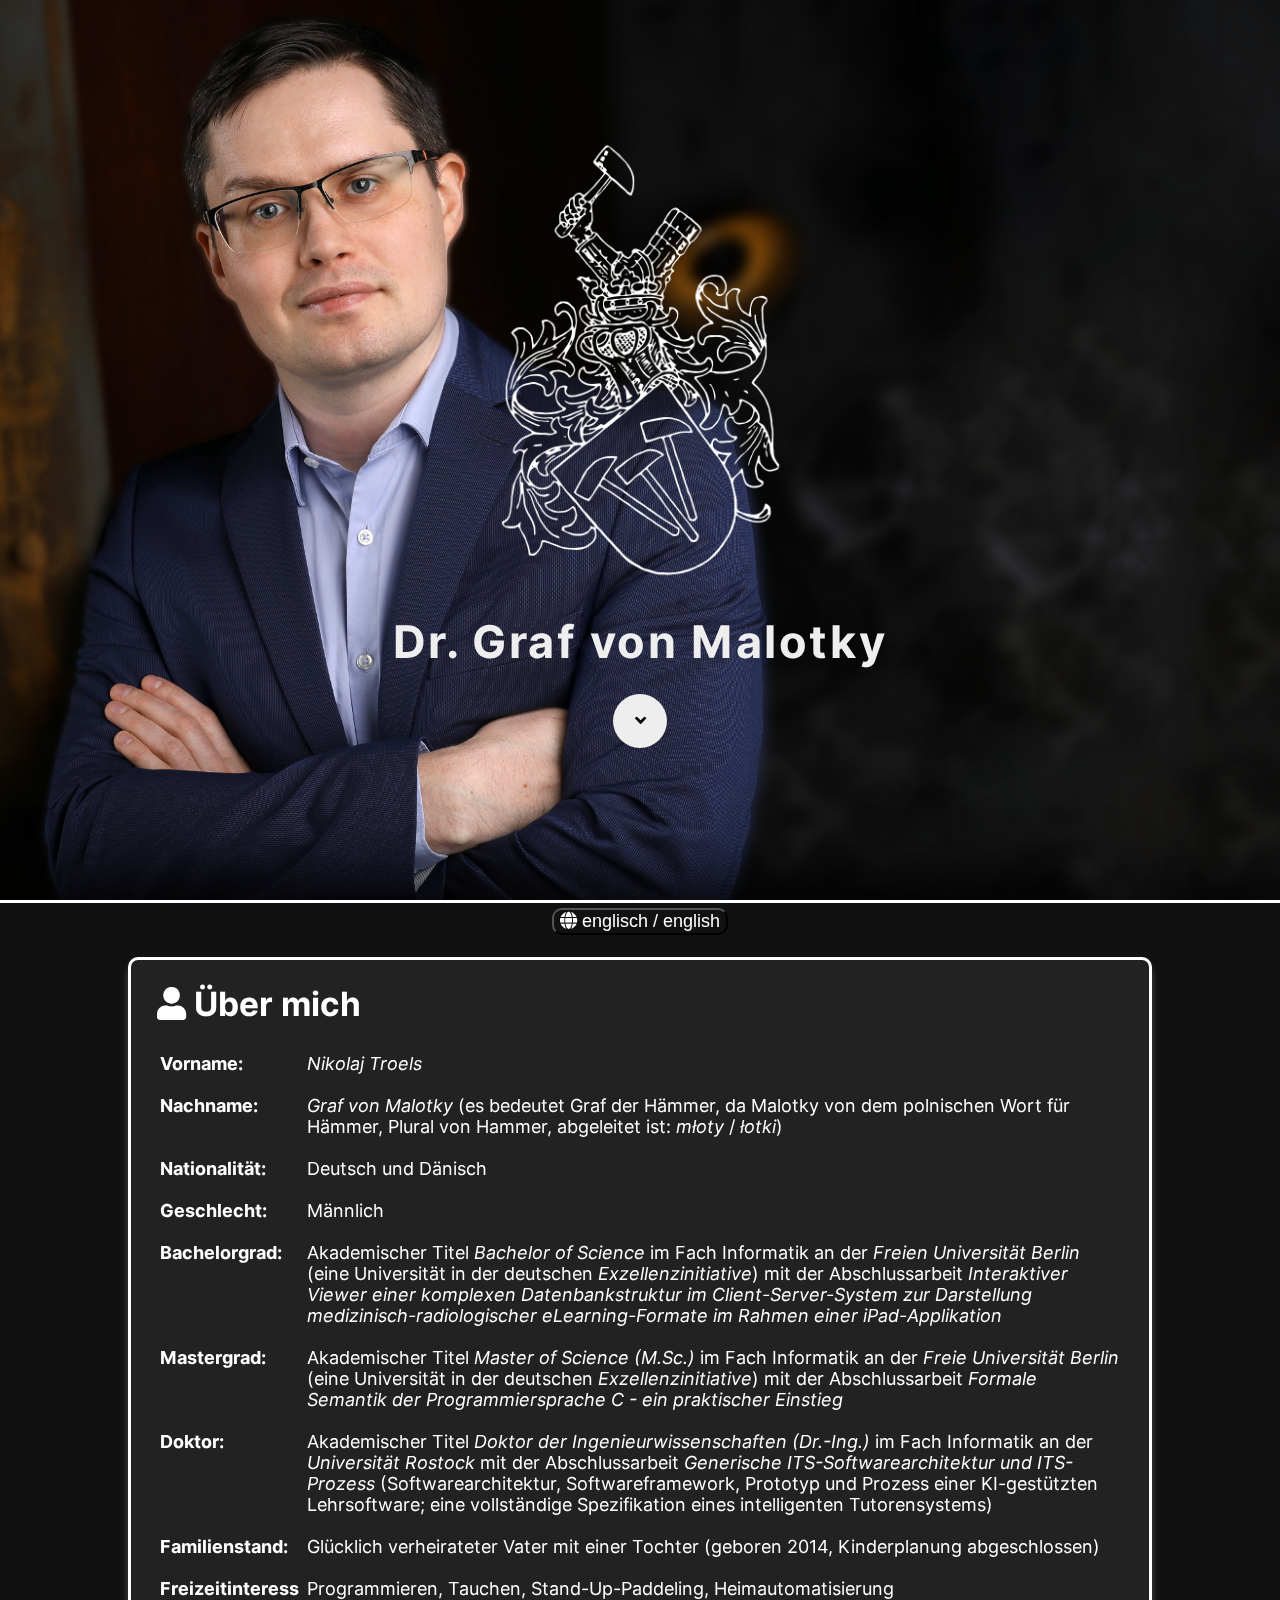
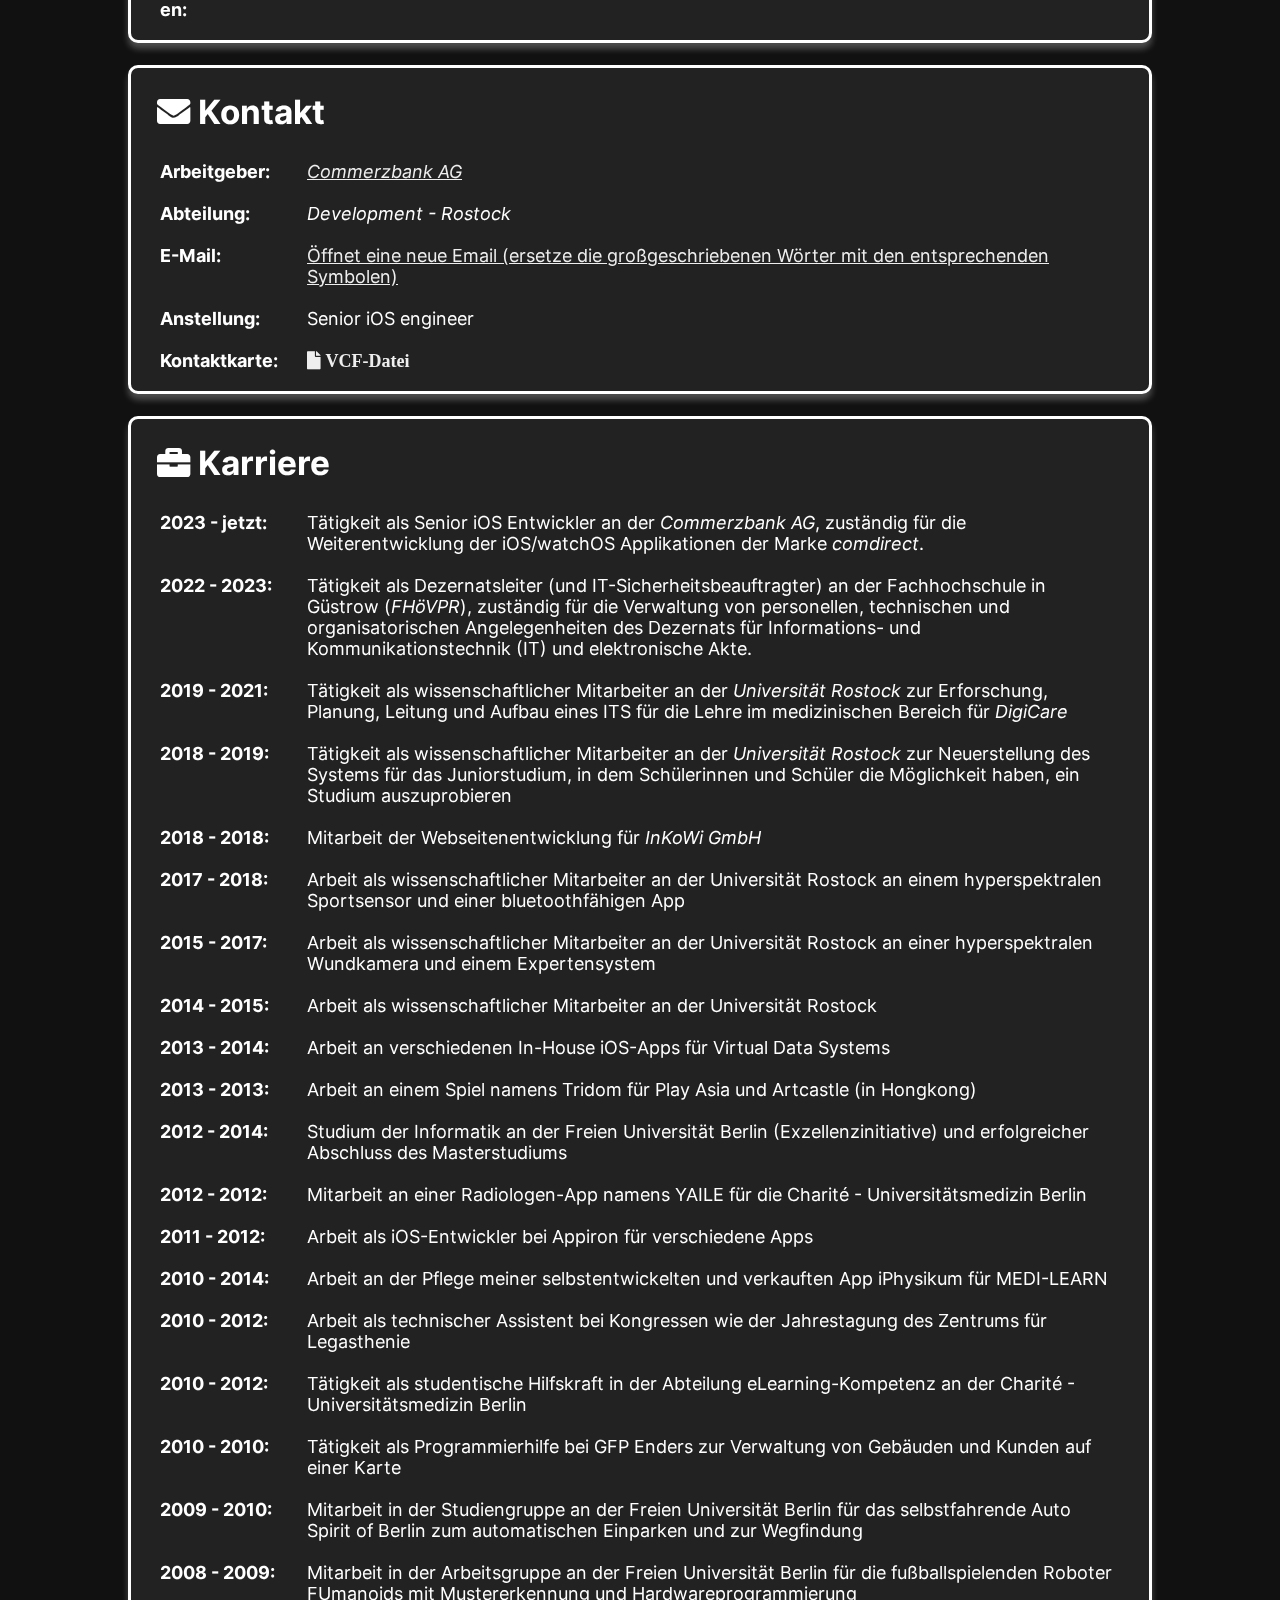
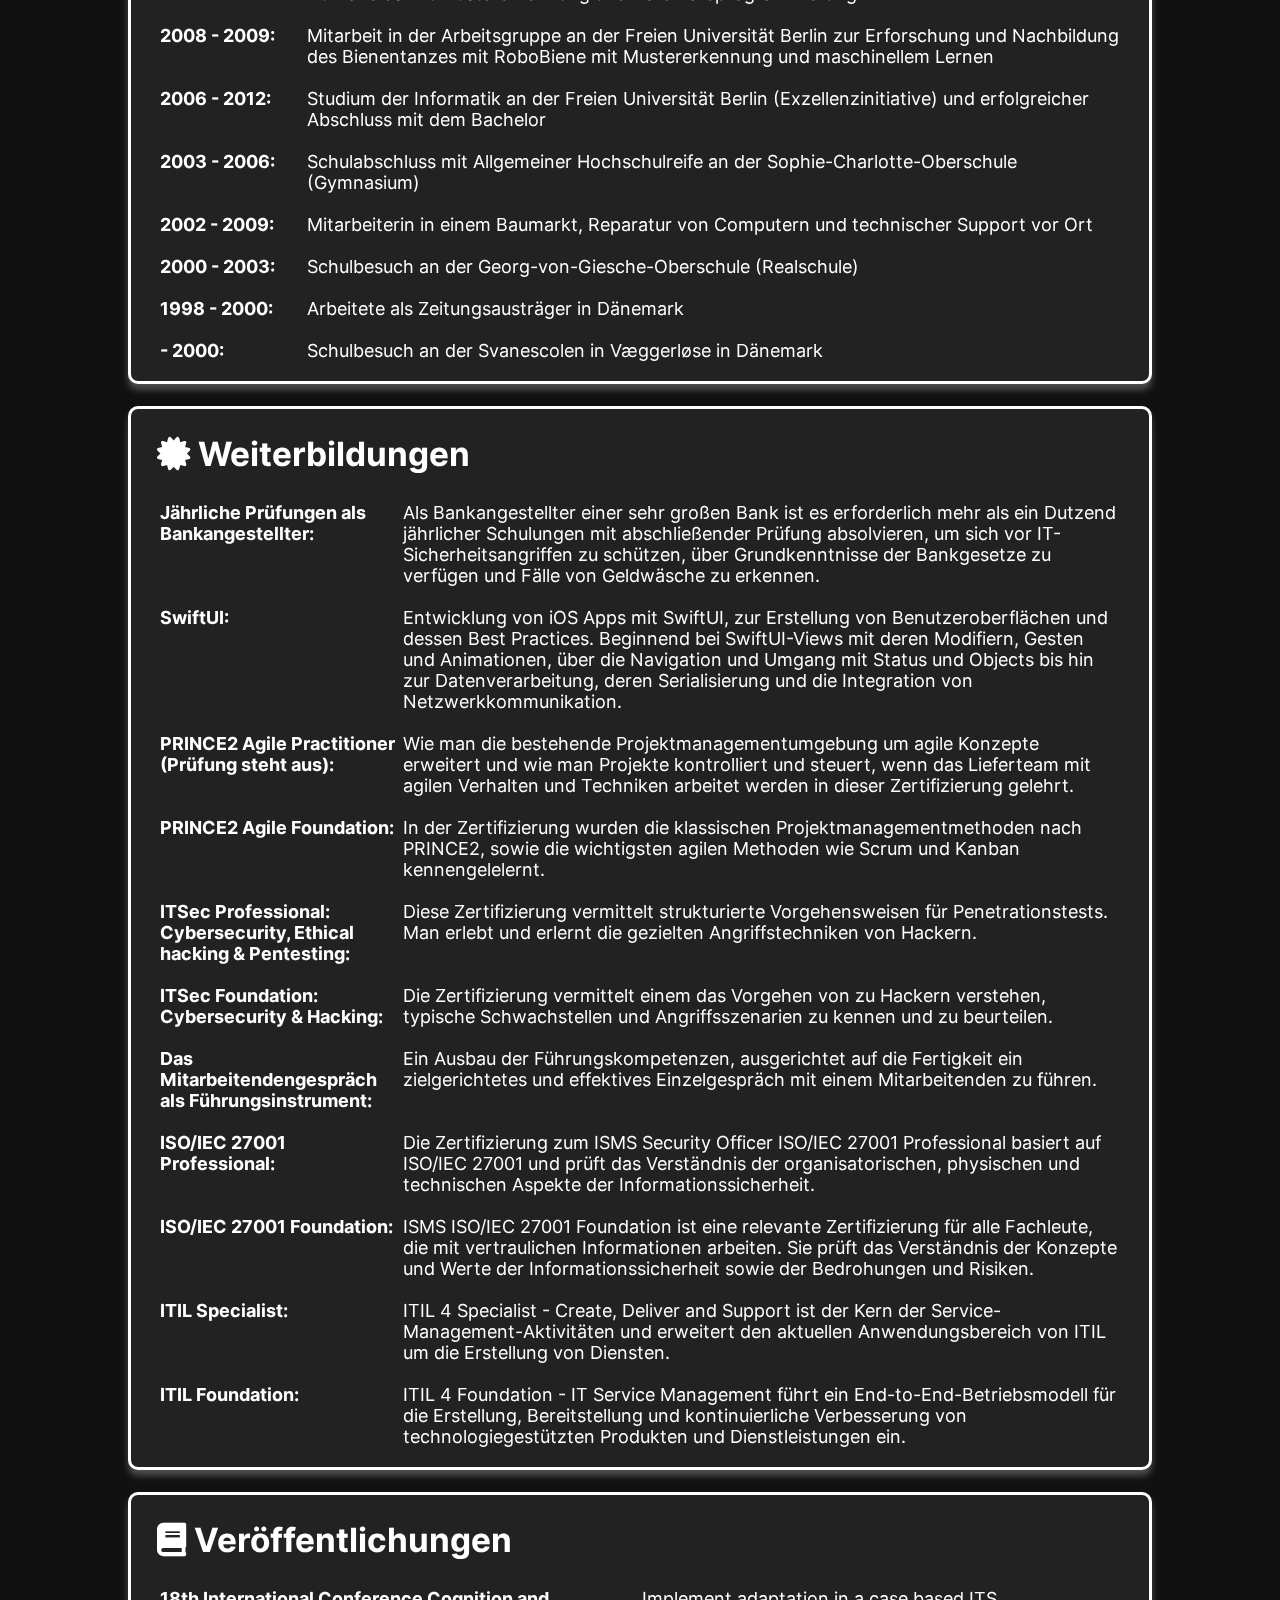
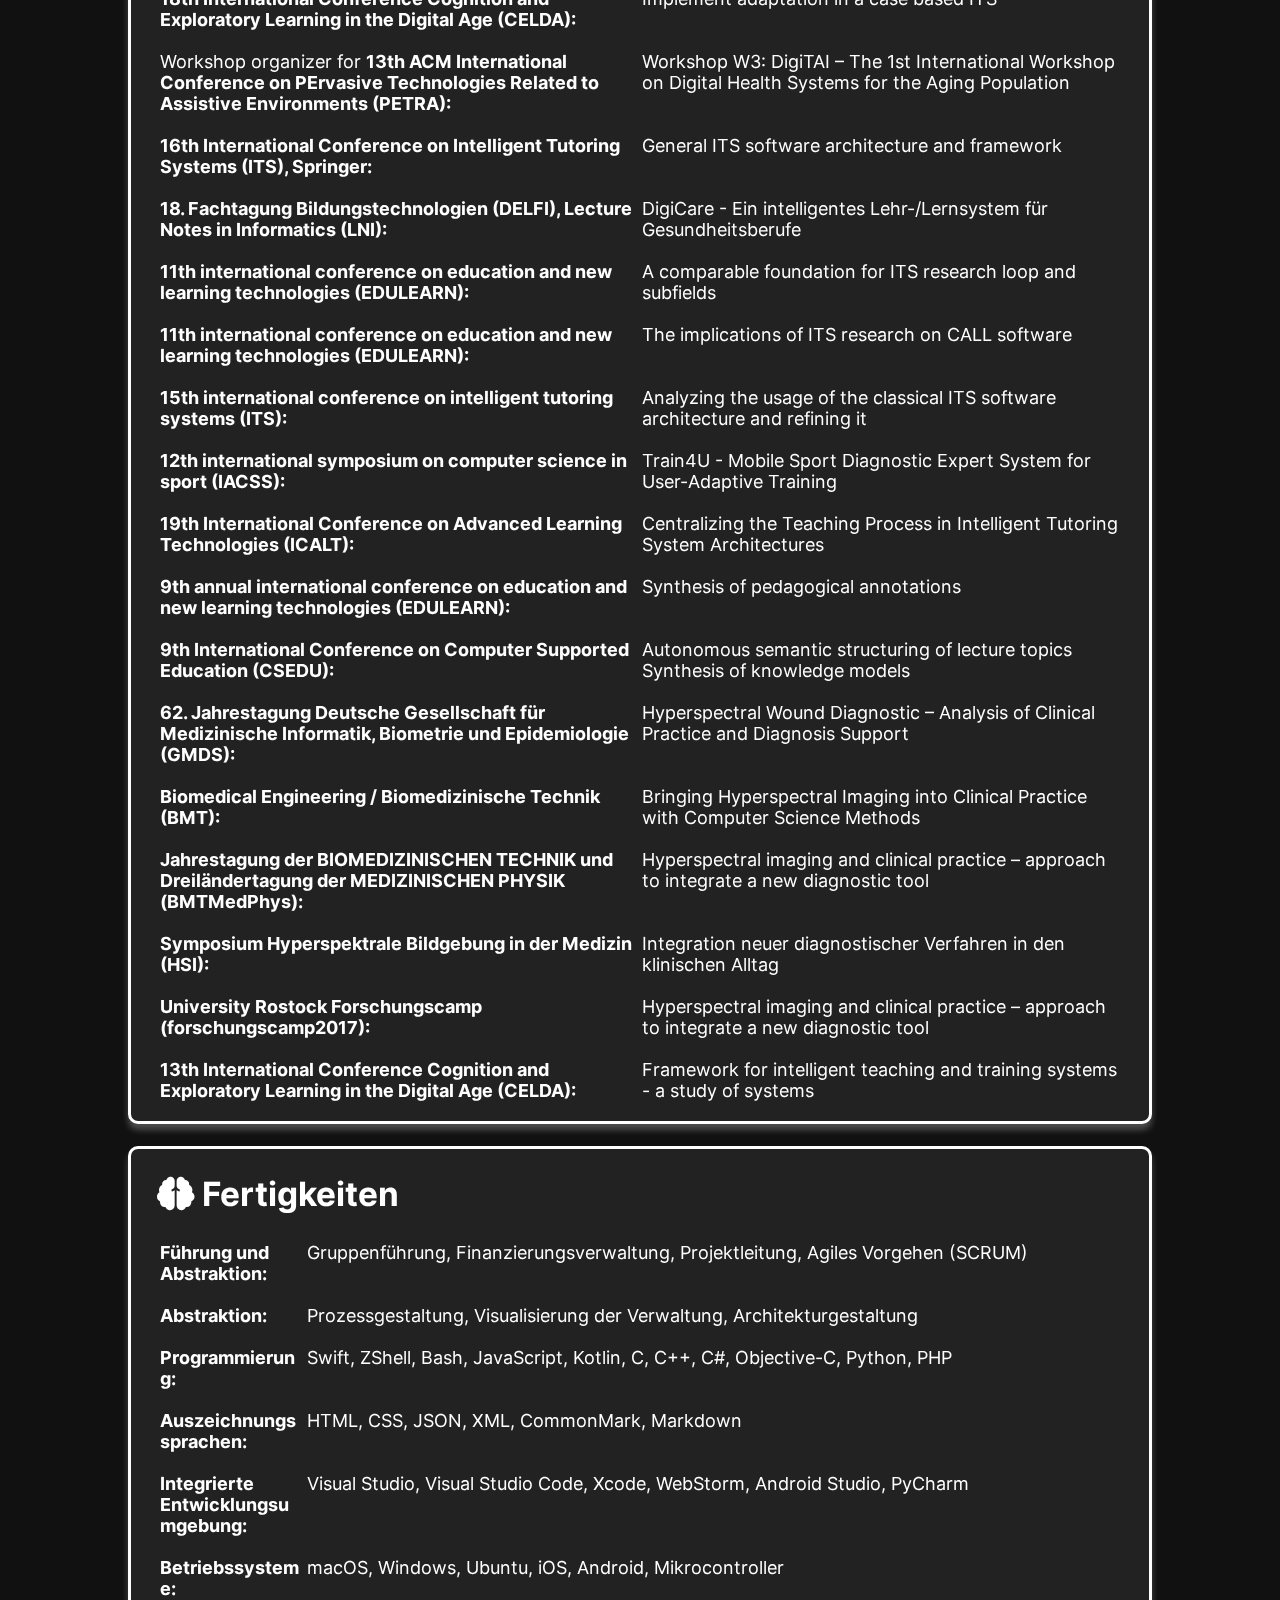
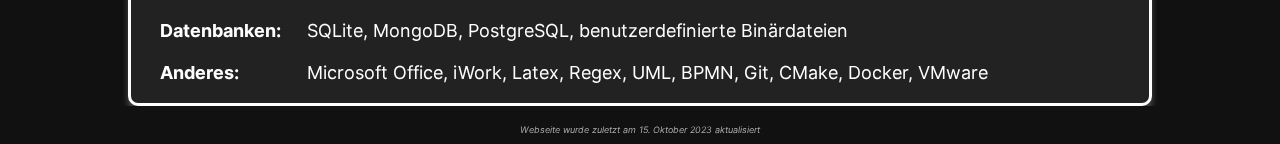
==== commit fc42fa46: "Added further education" ====
--- a/index_de.html
+++ b/index_de.html
@@ -227,8 +227,16 @@
 			<h1><i class="fas fa-certificate"></i> Weiterbildungen</h1>
 			<table>
 				<tr>
-					<td class="left25"><strong>PRINCE2 Agile Practitioner (Prüfung steht aus):</strong></td>
-					<td class="right75">Wie man die bestehende Projektmanagementumgebung um agile Konzepte erweitert und wie man Projekte kontrolliert und steuert, wenn das Lieferteam mit agilen Verhalten und Techniken arbeitet werden in dieser Zertifizierung gelehrt.</td>
+					<td class="left25"><strong>Jährliche Prüfungen als Bankangestellter:</strong></td>
+					<td class="right75">Als Bankangestellter einer sehr großen Bank ist es erforderlich mehr als ein Dutzend jährlicher Schulungen mit abschließender Prüfung absolvieren, um sich vor IT-Sicherheitsangriffen zu schützen, über Grundkenntnisse der Bankgesetze zu verfügen und Fälle von Geldwäsche zu erkennen.</td>
+				</tr>
+				<tr>
+					<td><strong>SwiftUI:</strong></td>
+					<td>Entwicklung von iOS Apps mit SwiftUI, zur Erstellung von Benutzeroberflächen und dessen Best Practices. Beginnend bei SwiftUI-Views mit deren Modifiern, Gesten und Animationen, über die Navigation und Umgang mit Status und Objects bis hin zur Datenverarbeitung, deren Serialisierung und die Integration von Netzwerkkommunikation.</td>
+				</tr>
+				<tr>
+					<td><strong>PRINCE2 Agile Practitioner (Prüfung steht aus):</strong></td>
+					<td>Wie man die bestehende Projektmanagementumgebung um agile Konzepte erweitert und wie man Projekte kontrolliert und steuert, wenn das Lieferteam mit agilen Verhalten und Techniken arbeitet werden in dieser Zertifizierung gelehrt.</td>
 				</tr>
 				<tr>
 					<td><strong>PRINCE2 Agile Foundation:</strong></td>
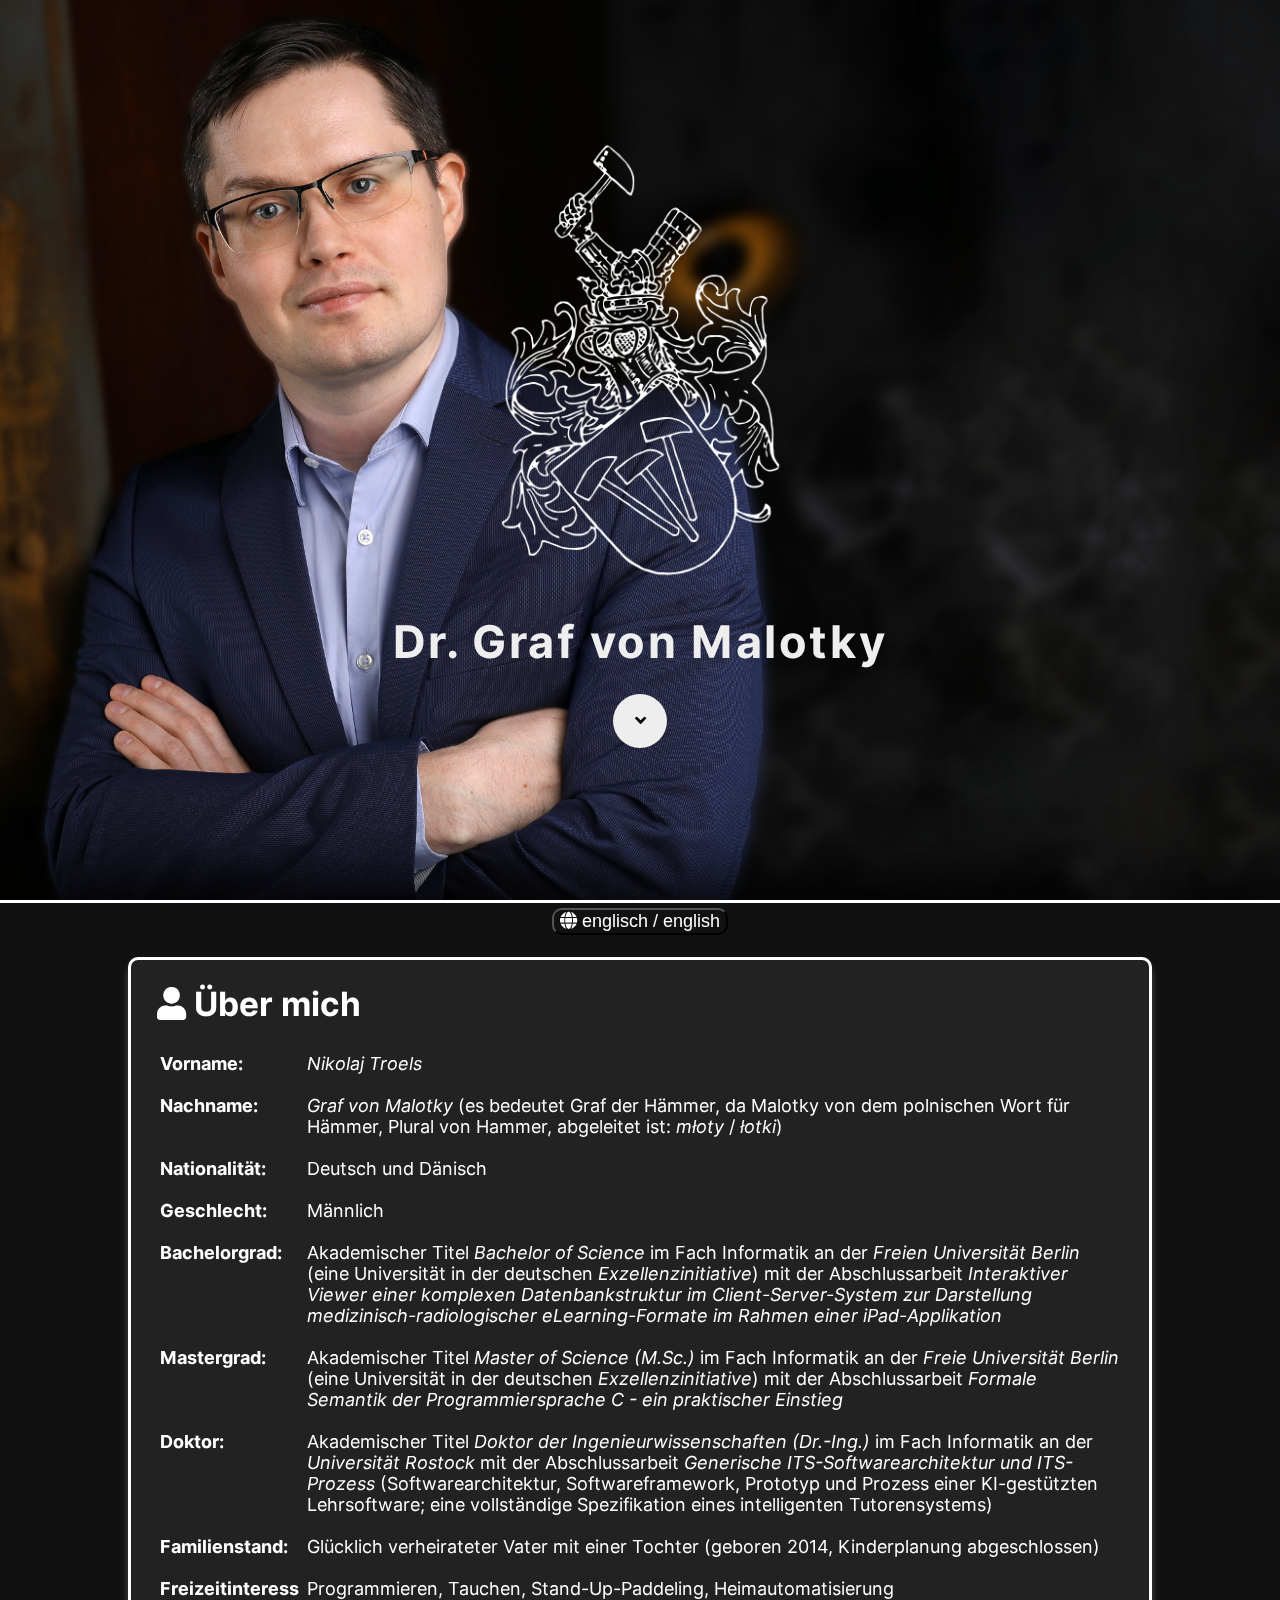
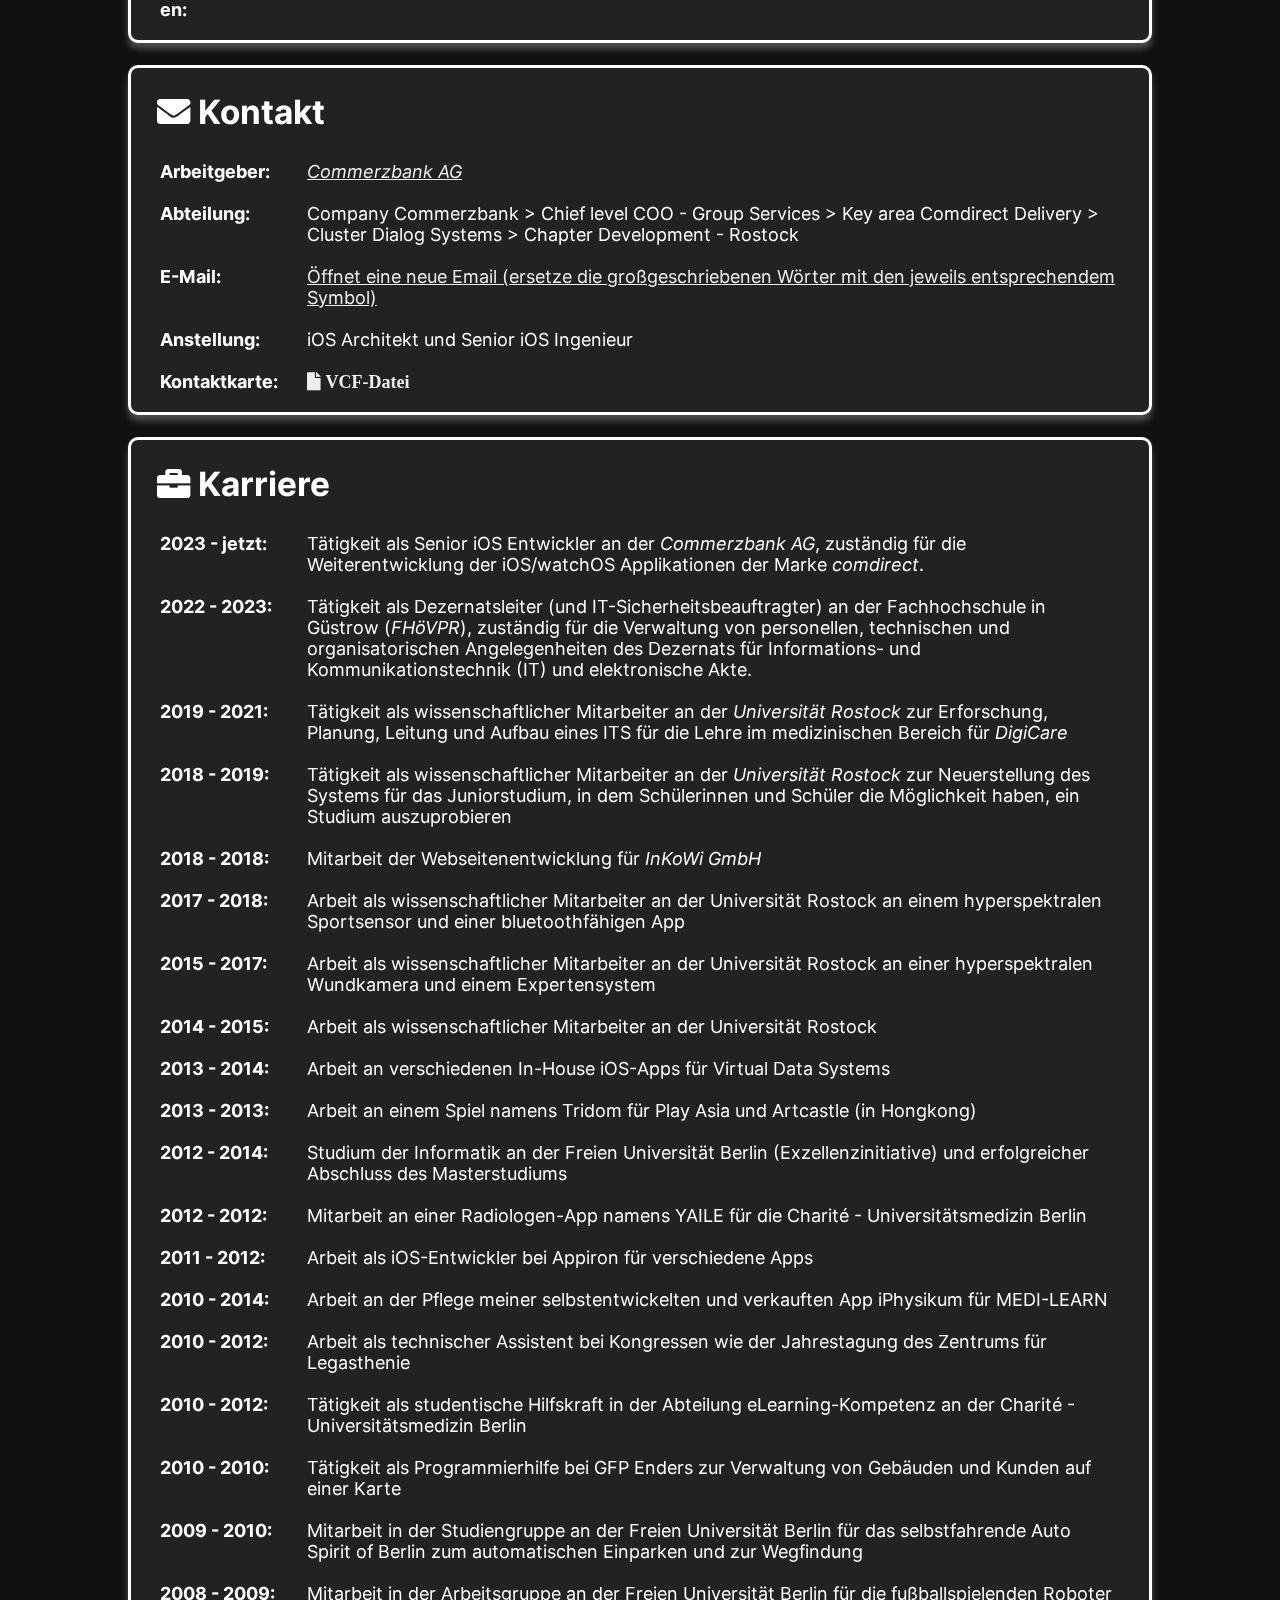
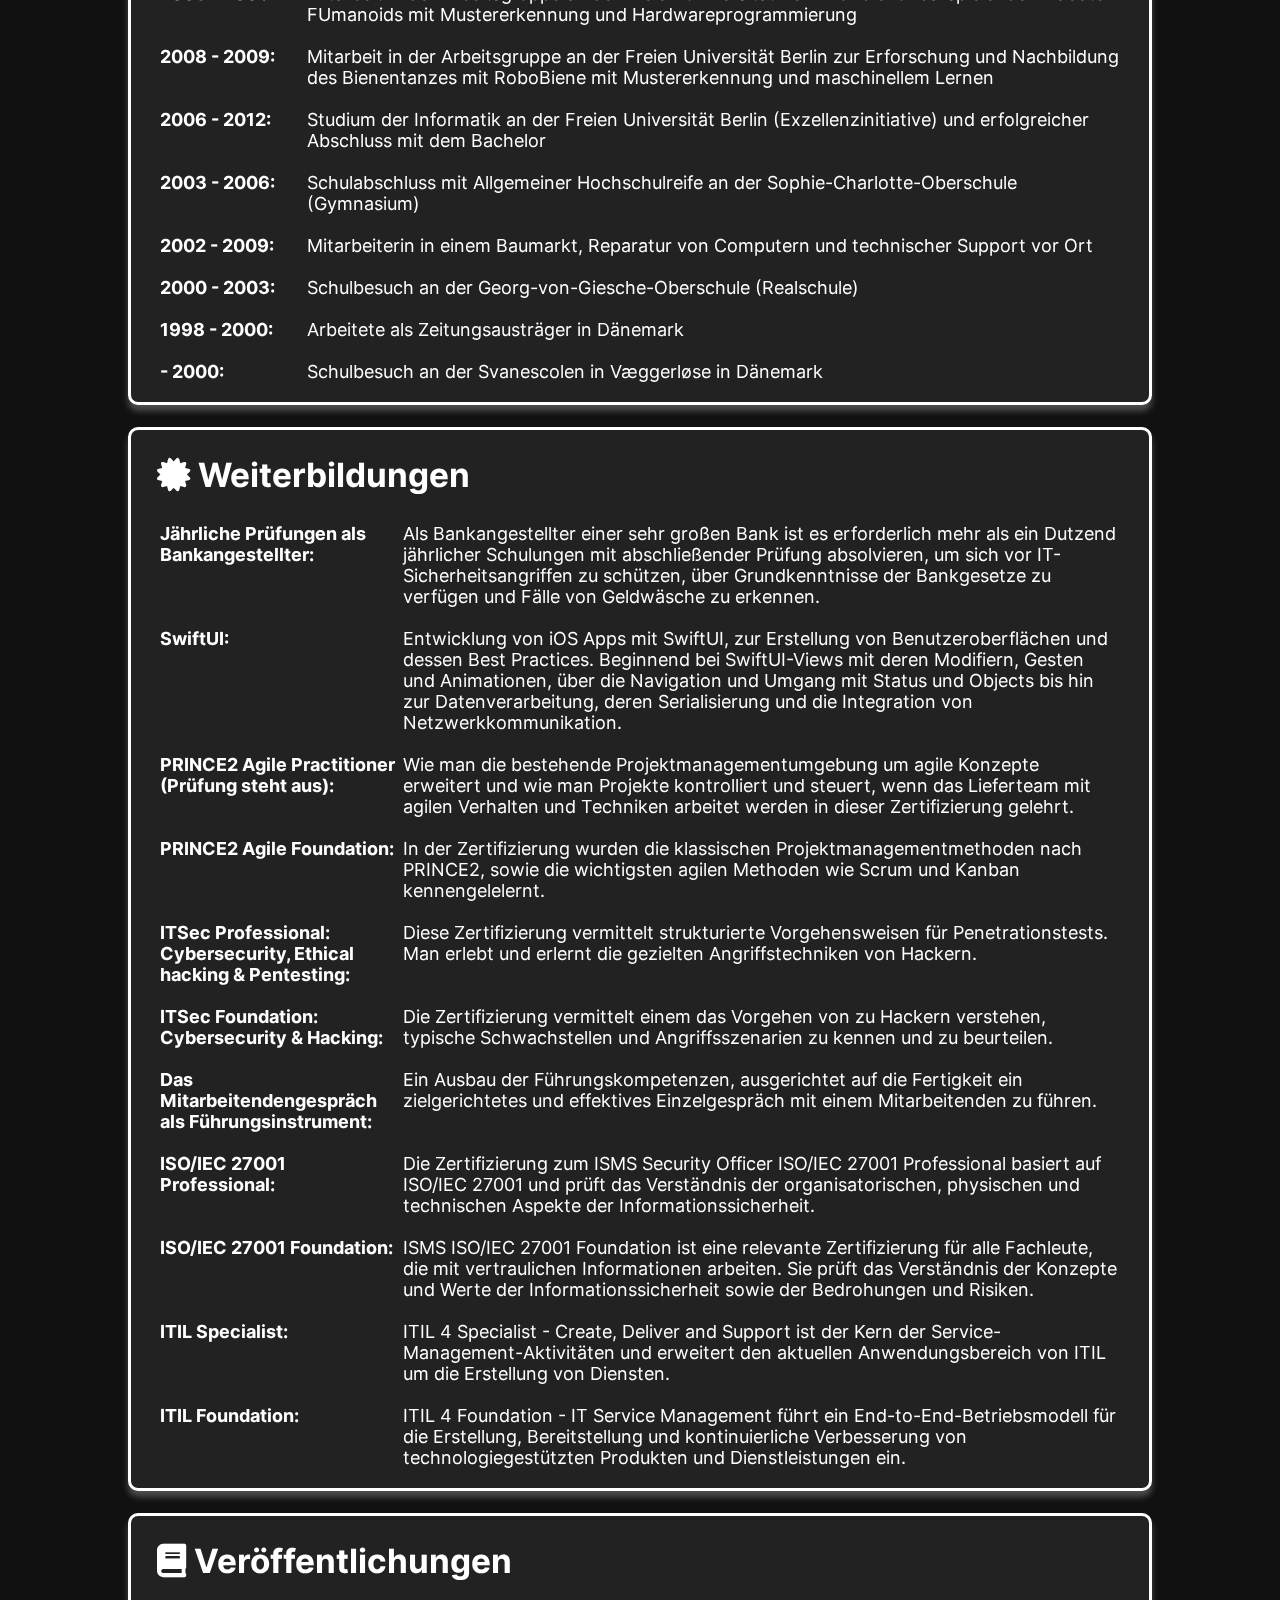
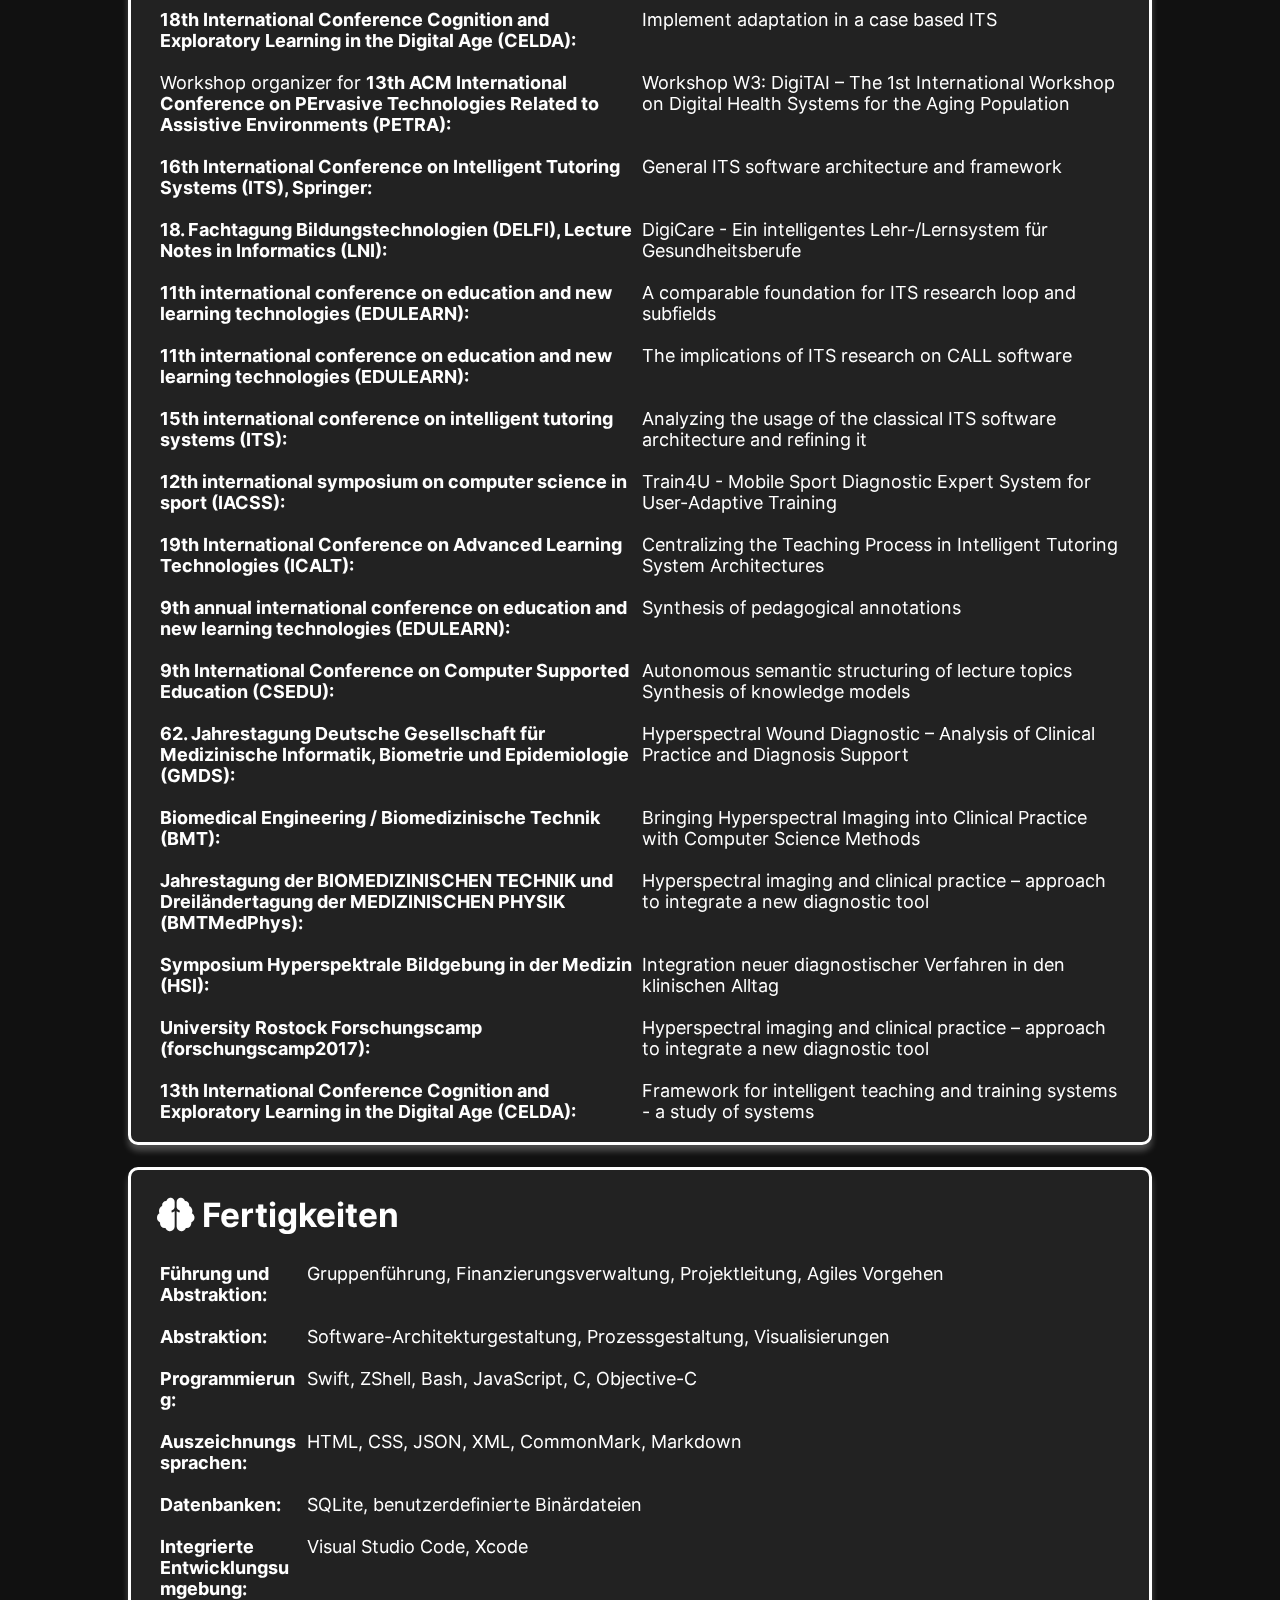
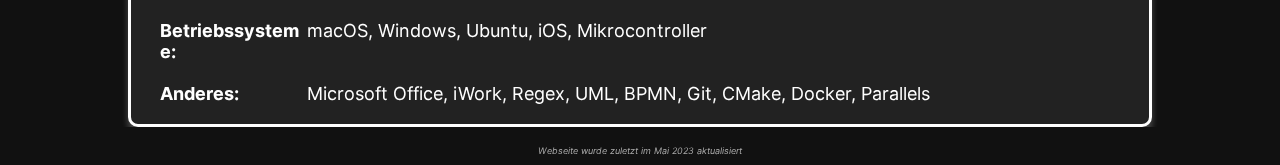
==== commit 6bb6fcfb: "Updated to reflect iOS architect; Removed some skills that are not up to date anymore" ====
--- a/index_de.html
+++ b/index_de.html
@@ -4,7 +4,7 @@
 
 <head>
 	<meta charset="UTF-8" />
-	<meta name="description" content="This is the homepage of Nikolaj Troels Graf von Malotky." />
+	<meta name="description" content="Dies ist die private Webseite von Nikolaj Troels Graf von Malotky." />
 	<meta name="robots" content="index, nofollow" />
 	<meta name="viewport" content="width=device-width, initial-scale=1.0, maximum-scale=1.0, user-scalable=0" />
 
@@ -96,15 +96,15 @@
 				</tr>
 				<tr>
 					<td><strong>Abteilung:</strong></td>
-					<td><em>Development - Rostock</em></td>
+					<td>Company Commerzbank > Chief level COO - Group Services > Key area Comdirect Delivery > Cluster Dialog Systems > Chapter Development - Rostock</td>
 				</tr>
 				<tr>
 					<td><strong>E-Mail:</strong></td>
-					<td><a href="mailto:nikolajtroelsDOTgrafvonmalotkyATcomdirectDOTde">Öffnet eine neue Email (ersetze die großgeschriebenen Wörter mit den entsprechenden Symbolen)</a></td>
+					<td><a href="mailto:nikolajtroelsDOTgrafvonmalotkyATcomdirectDOTde">Öffnet eine neue Email (ersetze die großgeschriebenen Wörter mit den jeweils entsprechendem Symbol)</a></td>
 				</tr>
 				<tr>
 					<td><strong>Anstellung:</strong></td>
-					<td>Senior iOS engineer</td>
+					<td>iOS Architekt und Senior iOS Ingenieur</td>
 				</tr>
 				<tr>
 					<td><strong>Kontaktkarte:</strong></td>
@@ -352,42 +352,42 @@
 			<table>
 				<tr>
 					<td class="left15"><strong>Führung und Abstraktion:</strong></td>
-					<td class="right85">Gruppenführung, Finanzierungsverwaltung, Projektleitung, Agiles Vorgehen (SCRUM)</td>
+					<td class="right85">Gruppenführung, Finanzierungsverwaltung, Projektleitung, Agiles Vorgehen</td>
 				</tr>
 				<tr>
 					<td><strong>Abstraktion:</strong></td>
-					<td>Prozessgestaltung, Visualisierung der Verwaltung, Architekturgestaltung</td>
+					<td>Software-Architekturgestaltung, Prozessgestaltung, Visualisierungen</td>
 				</tr>
 				<tr>
 					<td><strong>Programmierung:</strong></td>
-					<td>Swift, ZShell, Bash, JavaScript, Kotlin, C, C++, C#, Objective-C, Python, PHP</td>
+					<td>Swift, ZShell, Bash, JavaScript, C, Objective-C</td>
 				</tr>
 				<tr>
 					<td><strong>Auszeichnungssprachen:</strong></td>
 					<td>HTML, CSS, JSON, XML, CommonMark, Markdown</td>
 				</tr>
 				<tr>
+					<td><strong>Datenbanken:</strong></td>
+					<td>SQLite, benutzerdefinierte Binärdateien</td>
+				</tr>
+				<tr>
 					<td><strong>Integrierte Entwicklungsumgebung:</strong></td>
-					<td>Visual Studio, Visual Studio Code, Xcode, WebStorm, Android Studio, PyCharm</td>
+					<td>Visual Studio Code, Xcode</td>
 				</tr>
 				<tr>
 					<td><strong>Betriebssysteme:</strong></td>
-					<td>macOS, Windows, Ubuntu, iOS, Android, Mikrocontroller</td>
-				</tr>
-				<tr>
-					<td><strong>Datenbanken:</strong></td>
-					<td>SQLite, MongoDB, PostgreSQL, benutzerdefinierte Binärdateien</td>
+					<td>macOS, Windows, Ubuntu, iOS, Mikrocontroller</td>
 				</tr>
 				<tr>
 					<td><strong>Anderes:</strong></td>
-					<td>Microsoft Office, iWork, Latex, Regex, UML, BPMN, Git, CMake, Docker, VMware</td>
+					<td>Microsoft Office, iWork, Regex, UML, BPMN, Git, CMake, Docker, Parallels</td>
 				</tr>
 			</table>
 		</div>
 	</div>
 
 	<!-- Footer area -->
-	<div id="footer-div">Webseite wurde zuletzt am 15. Oktober 2023 aktualisiert</div>
+	<div id="footer-div">Webseite wurde zuletzt im Mai 2023 aktualisiert</div>
 </body>
 
 </html>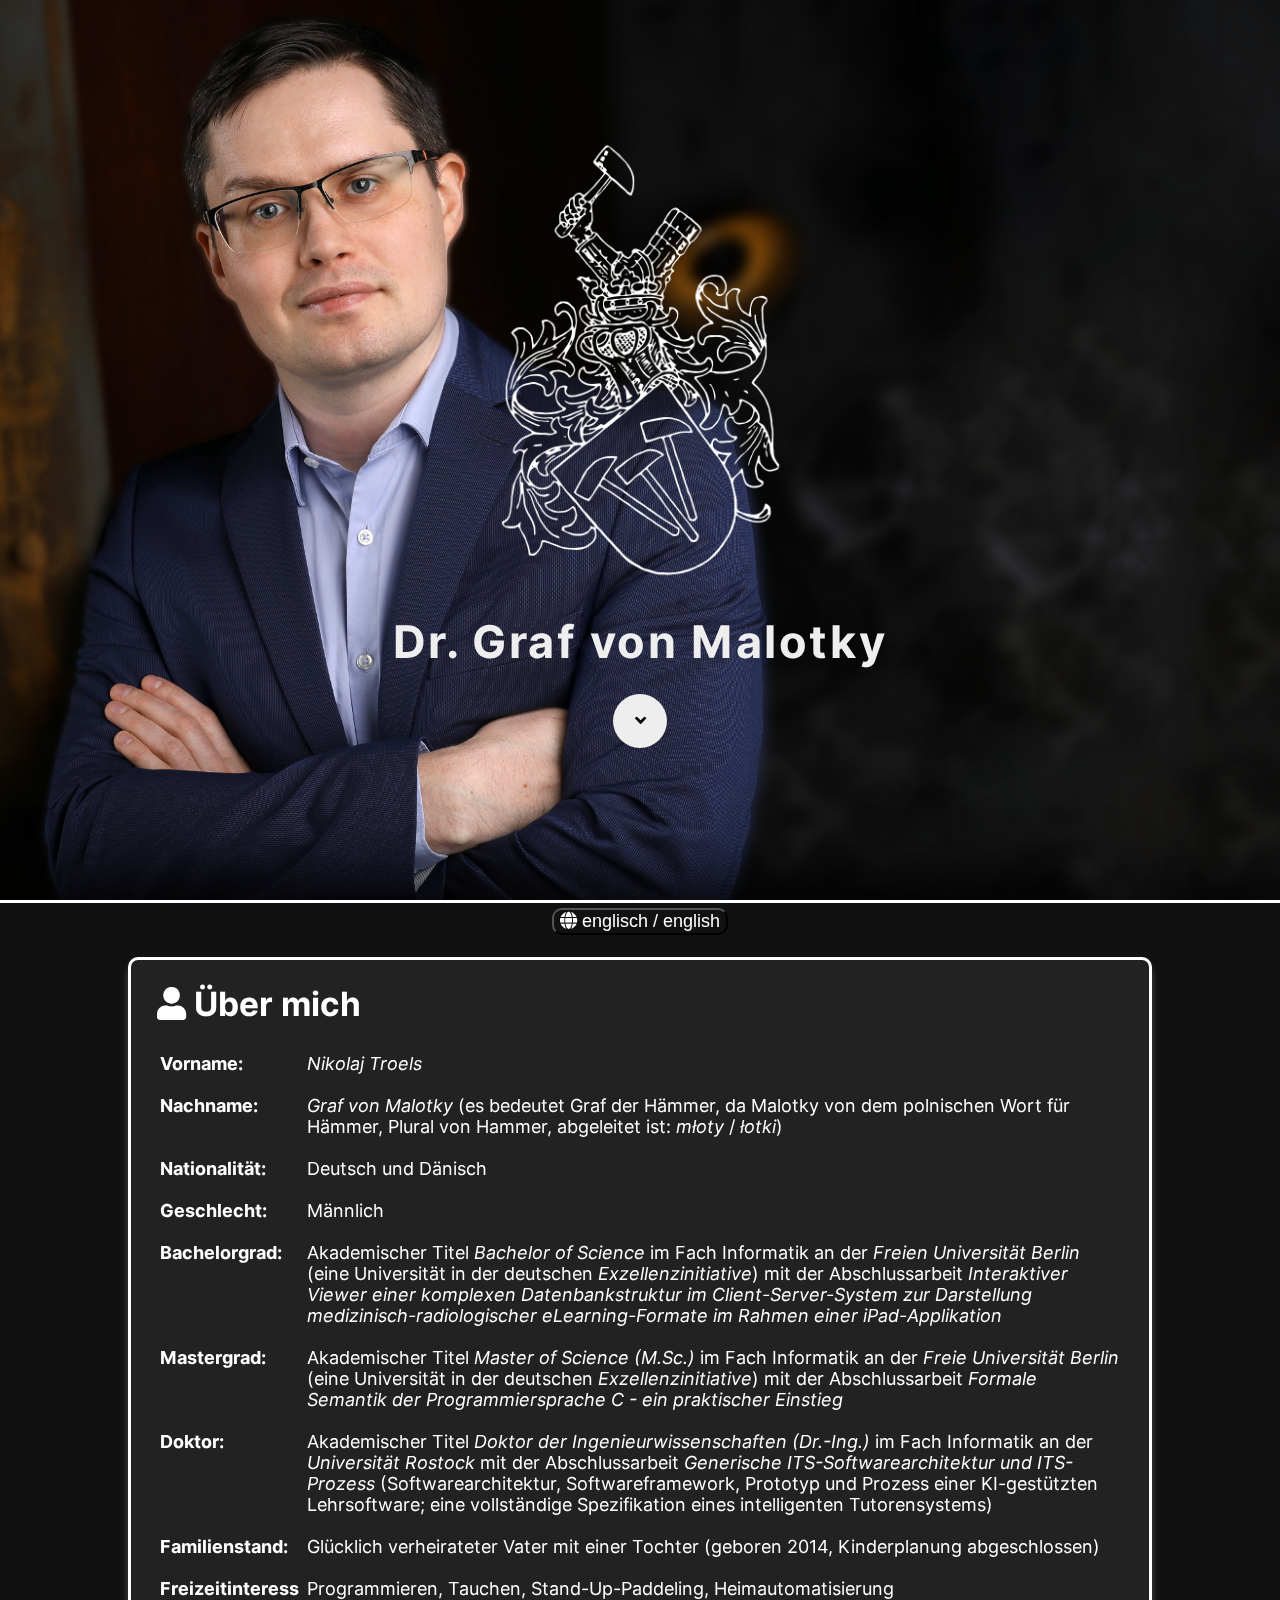
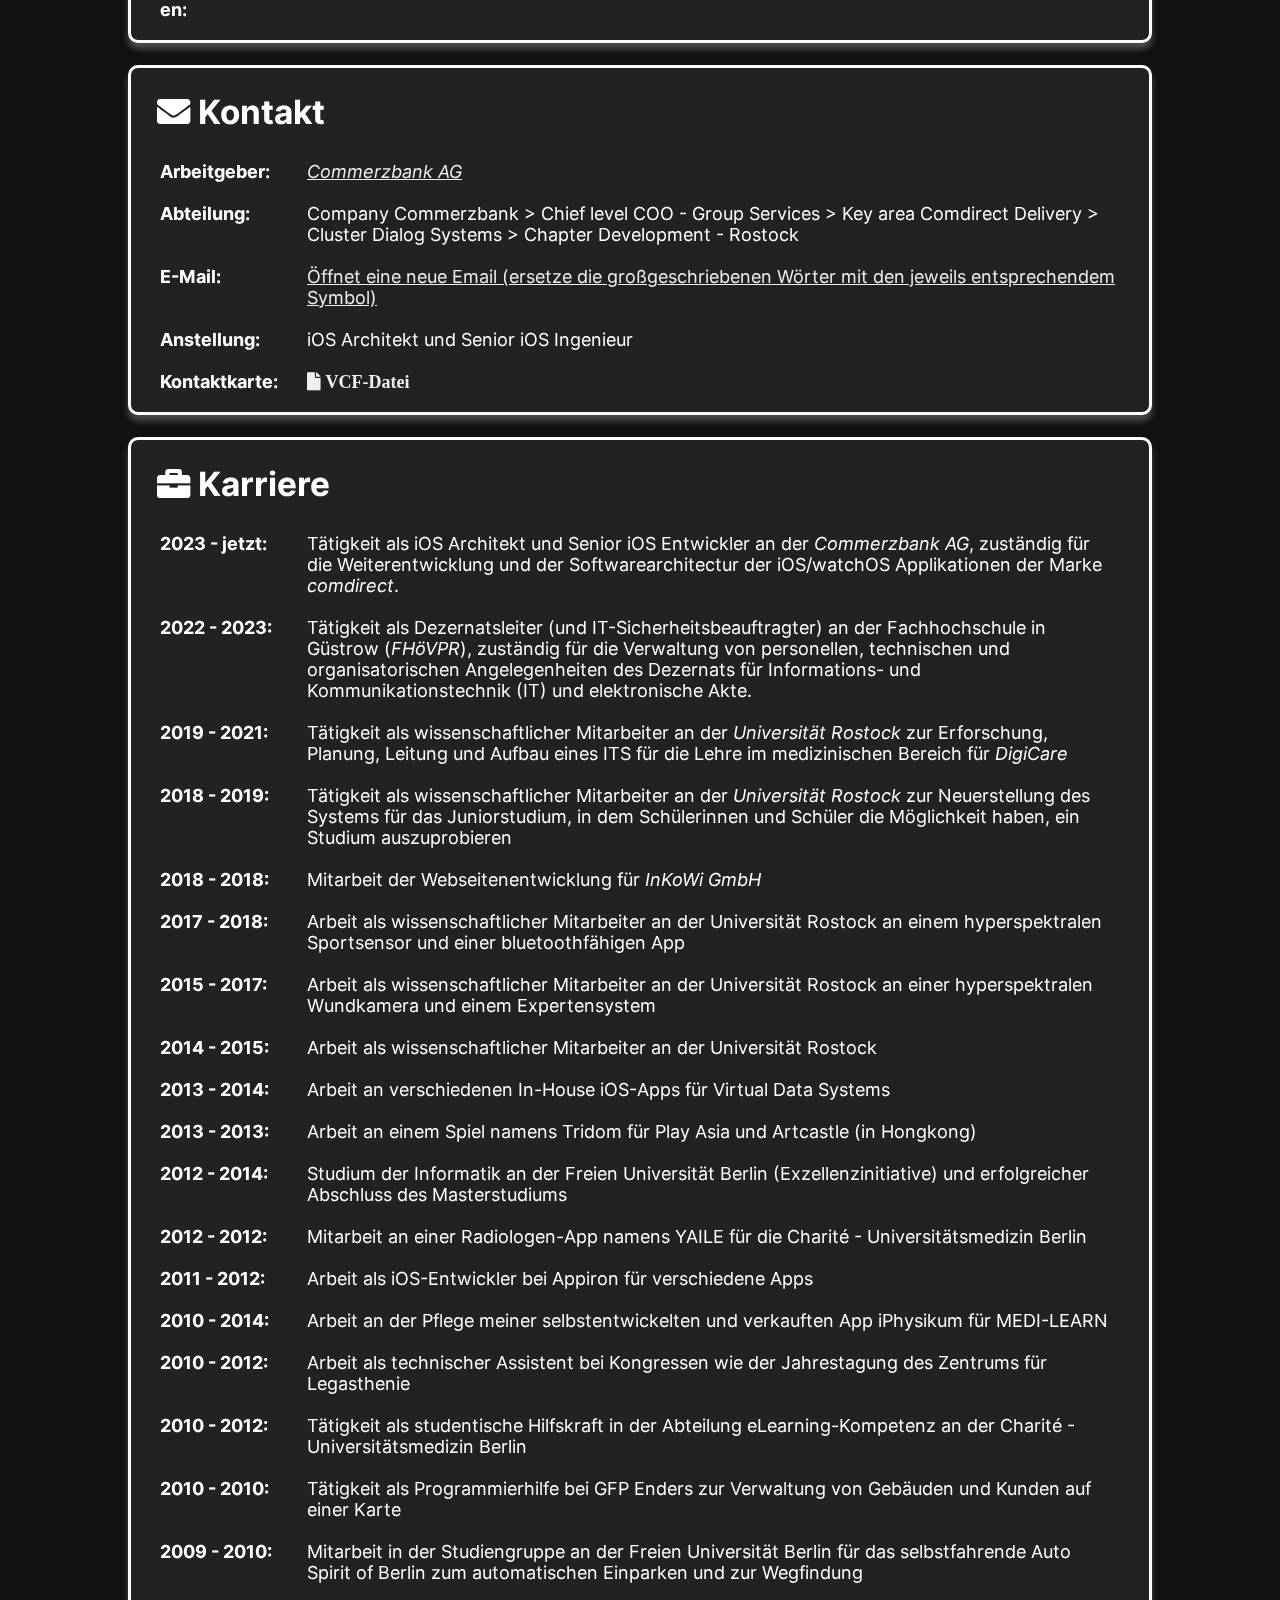
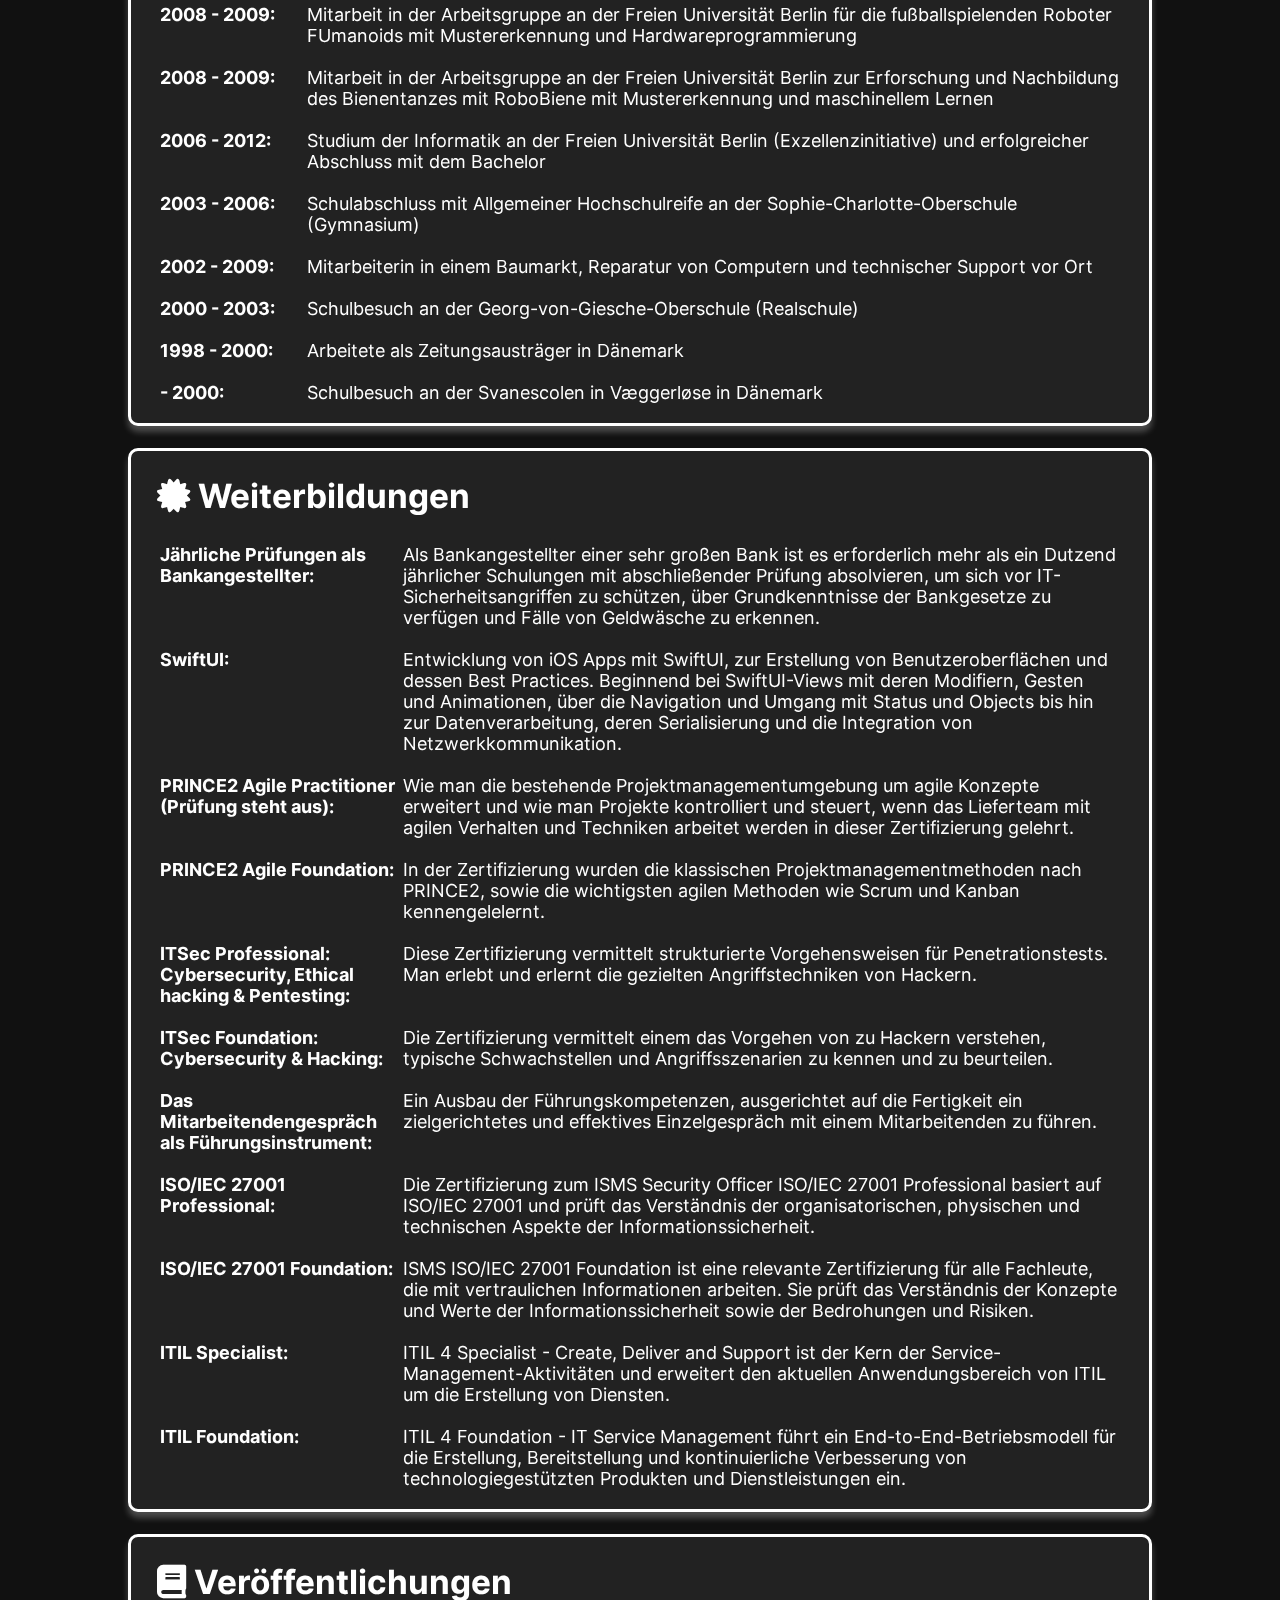
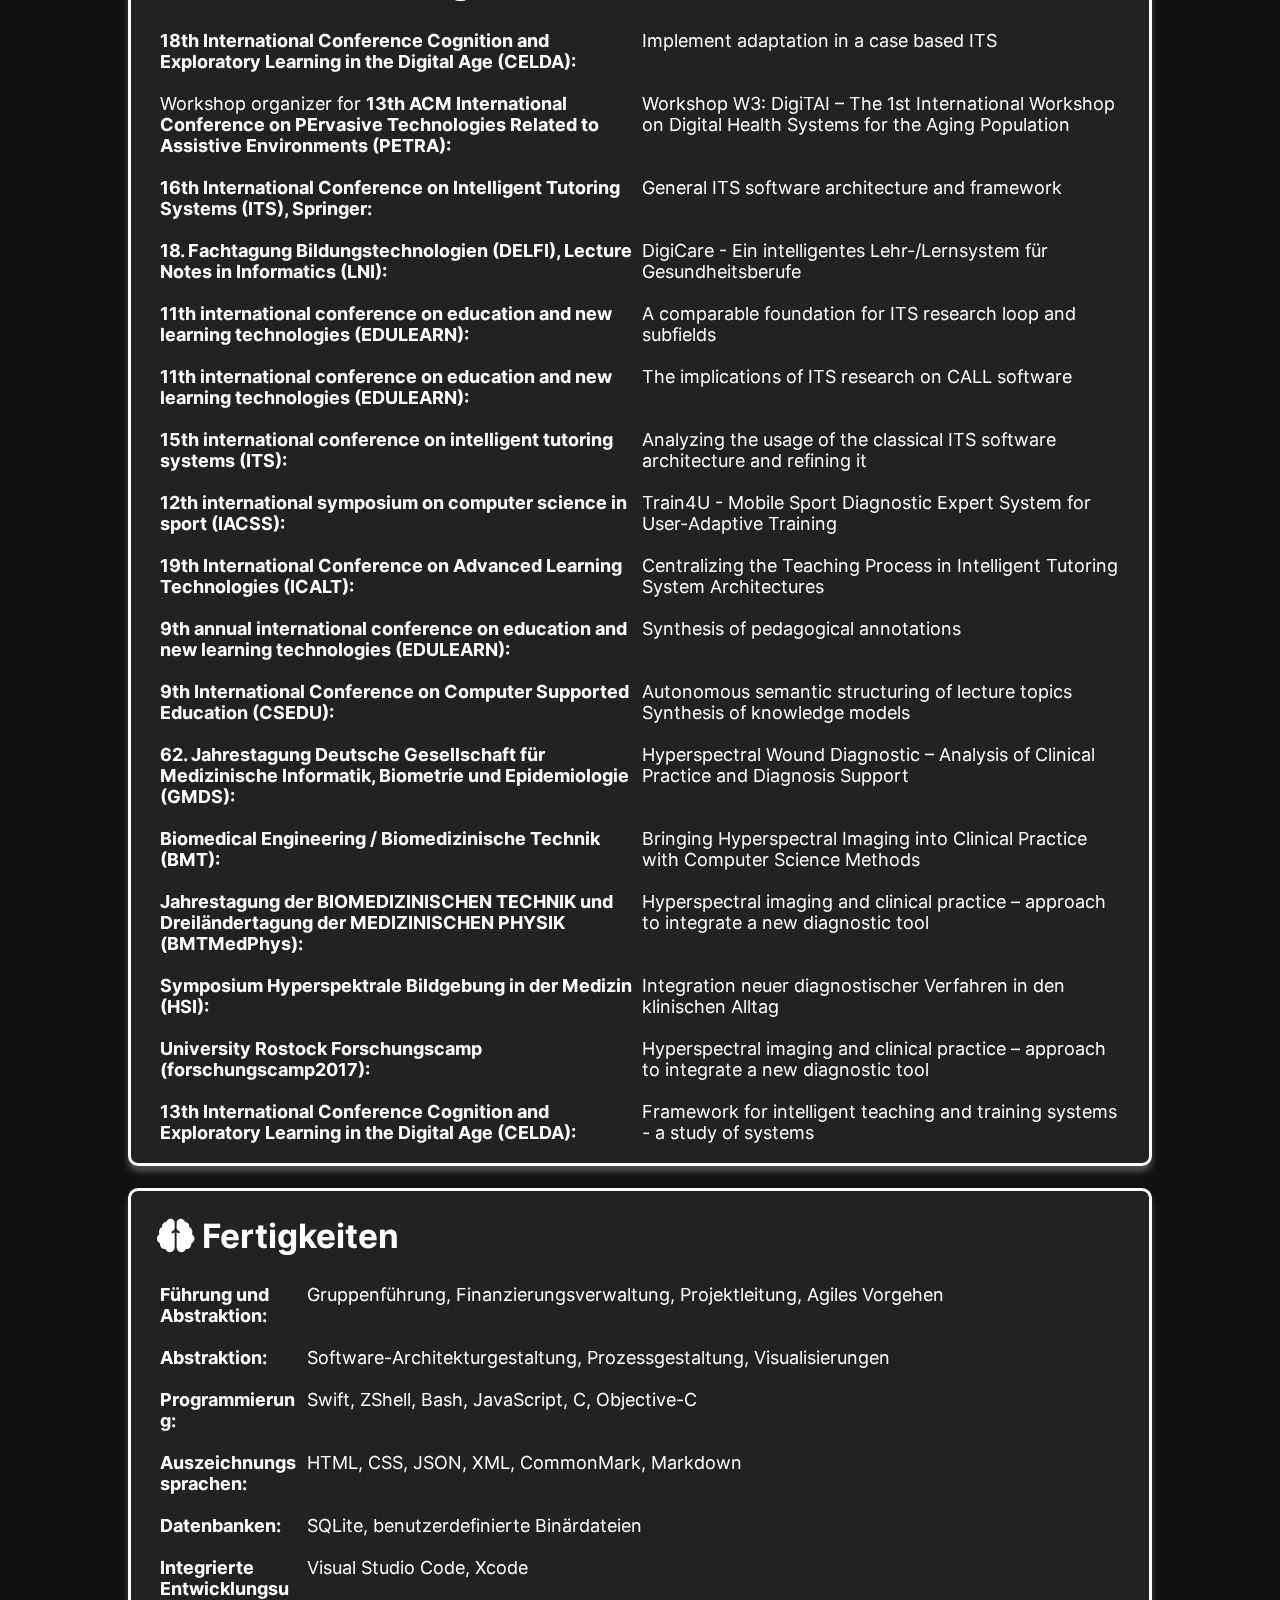
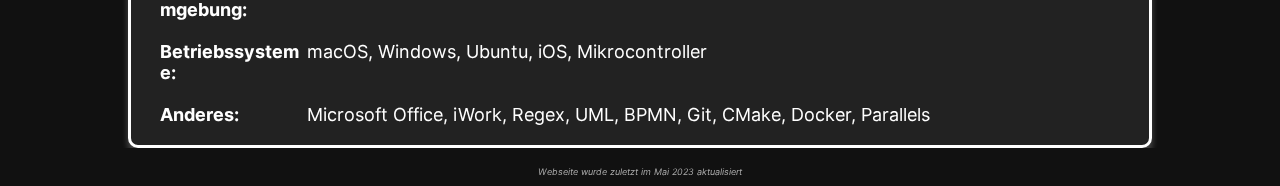
==== commit 7266ad0a: "Added new architect tasks to carrer chapter" ====
--- a/index_de.html
+++ b/index_de.html
@@ -118,7 +118,7 @@
 			<table>
 				<tr>
 					<td class="left15"><strong>2023 - jetzt:</strong></td>
-					<td class="right85">Tätigkeit als Senior iOS Entwickler an der <em>Commerzbank AG</em>, zuständig für die Weiterentwicklung der iOS/watchOS Applikationen der Marke <em>comdirect</em>.</td>
+					<td class="right85">Tätigkeit als iOS Architekt und Senior iOS Entwickler an der <em>Commerzbank AG</em>, zuständig für die Weiterentwicklung und der Softwarearchitectur der iOS/watchOS Applikationen der Marke <em>comdirect</em>.</td>
 				</tr>
 				<tr>
 					<td><strong>2022 - 2023:</strong></td>
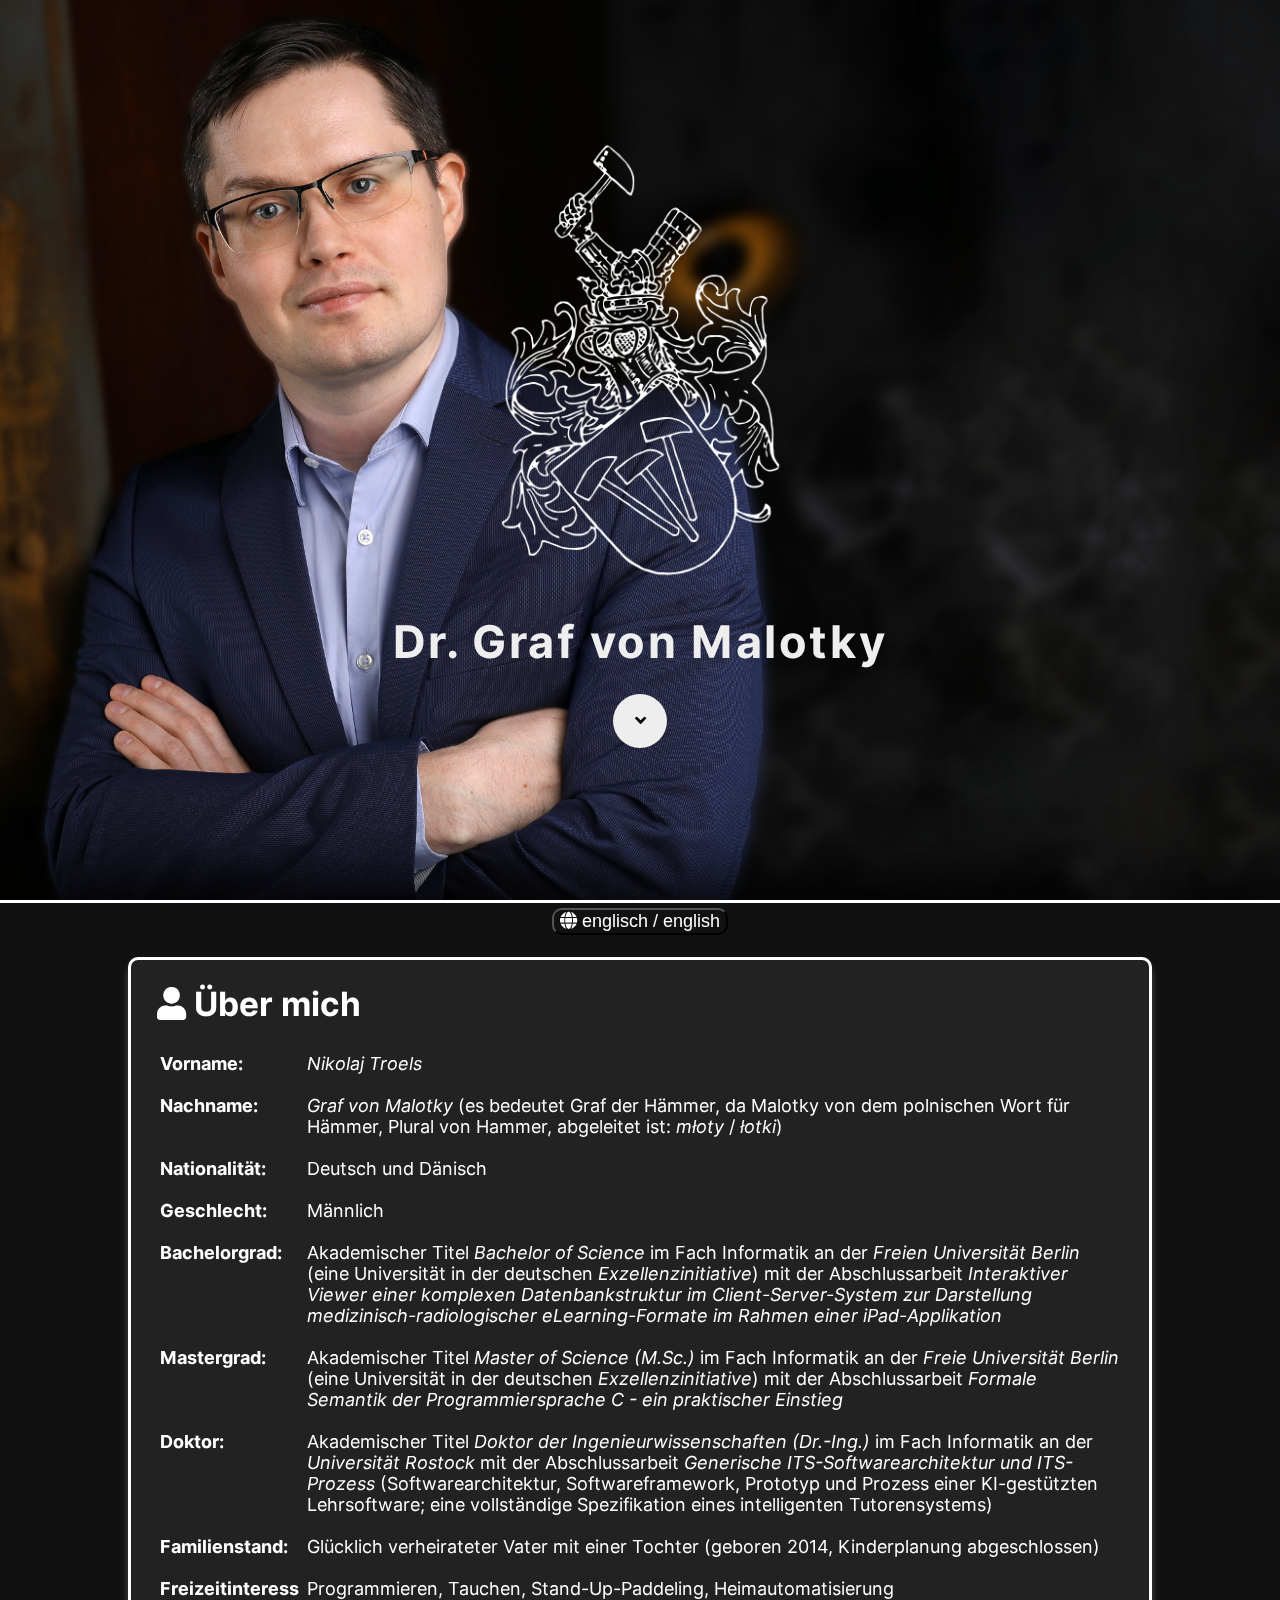
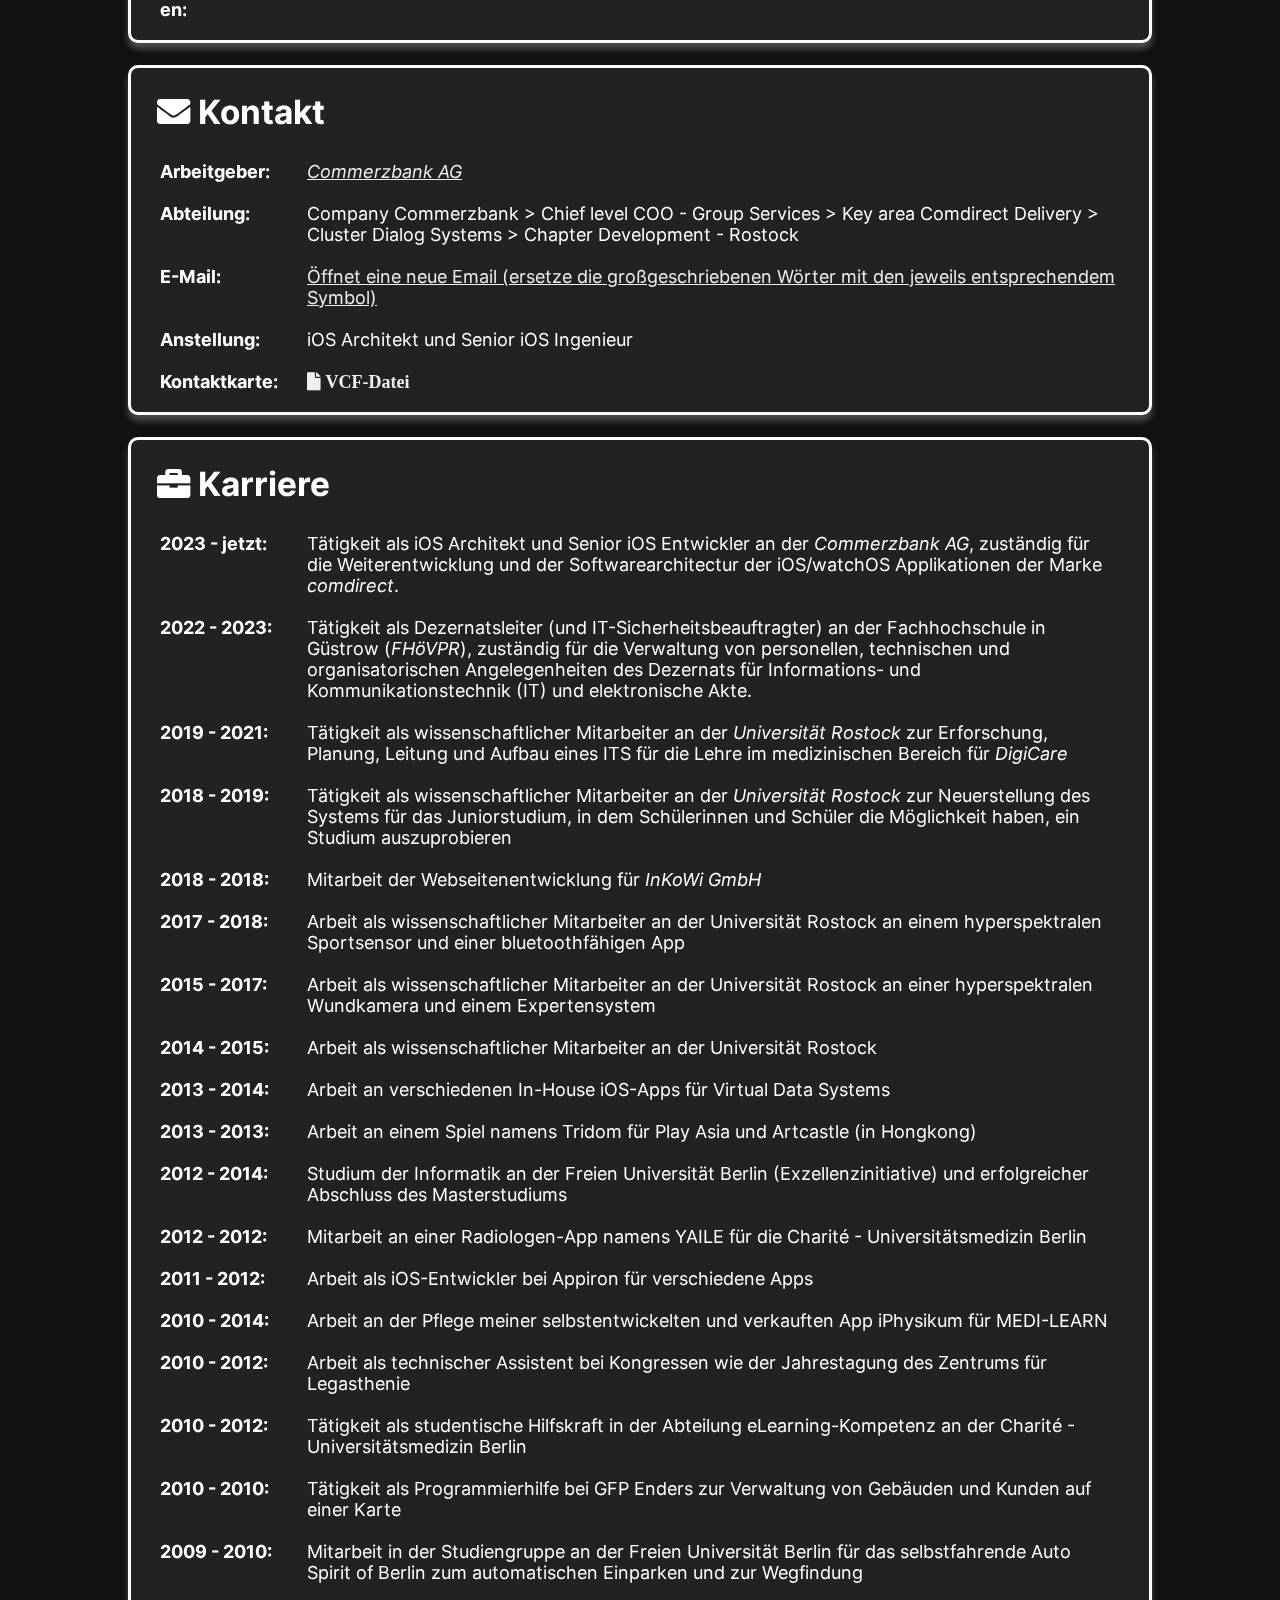
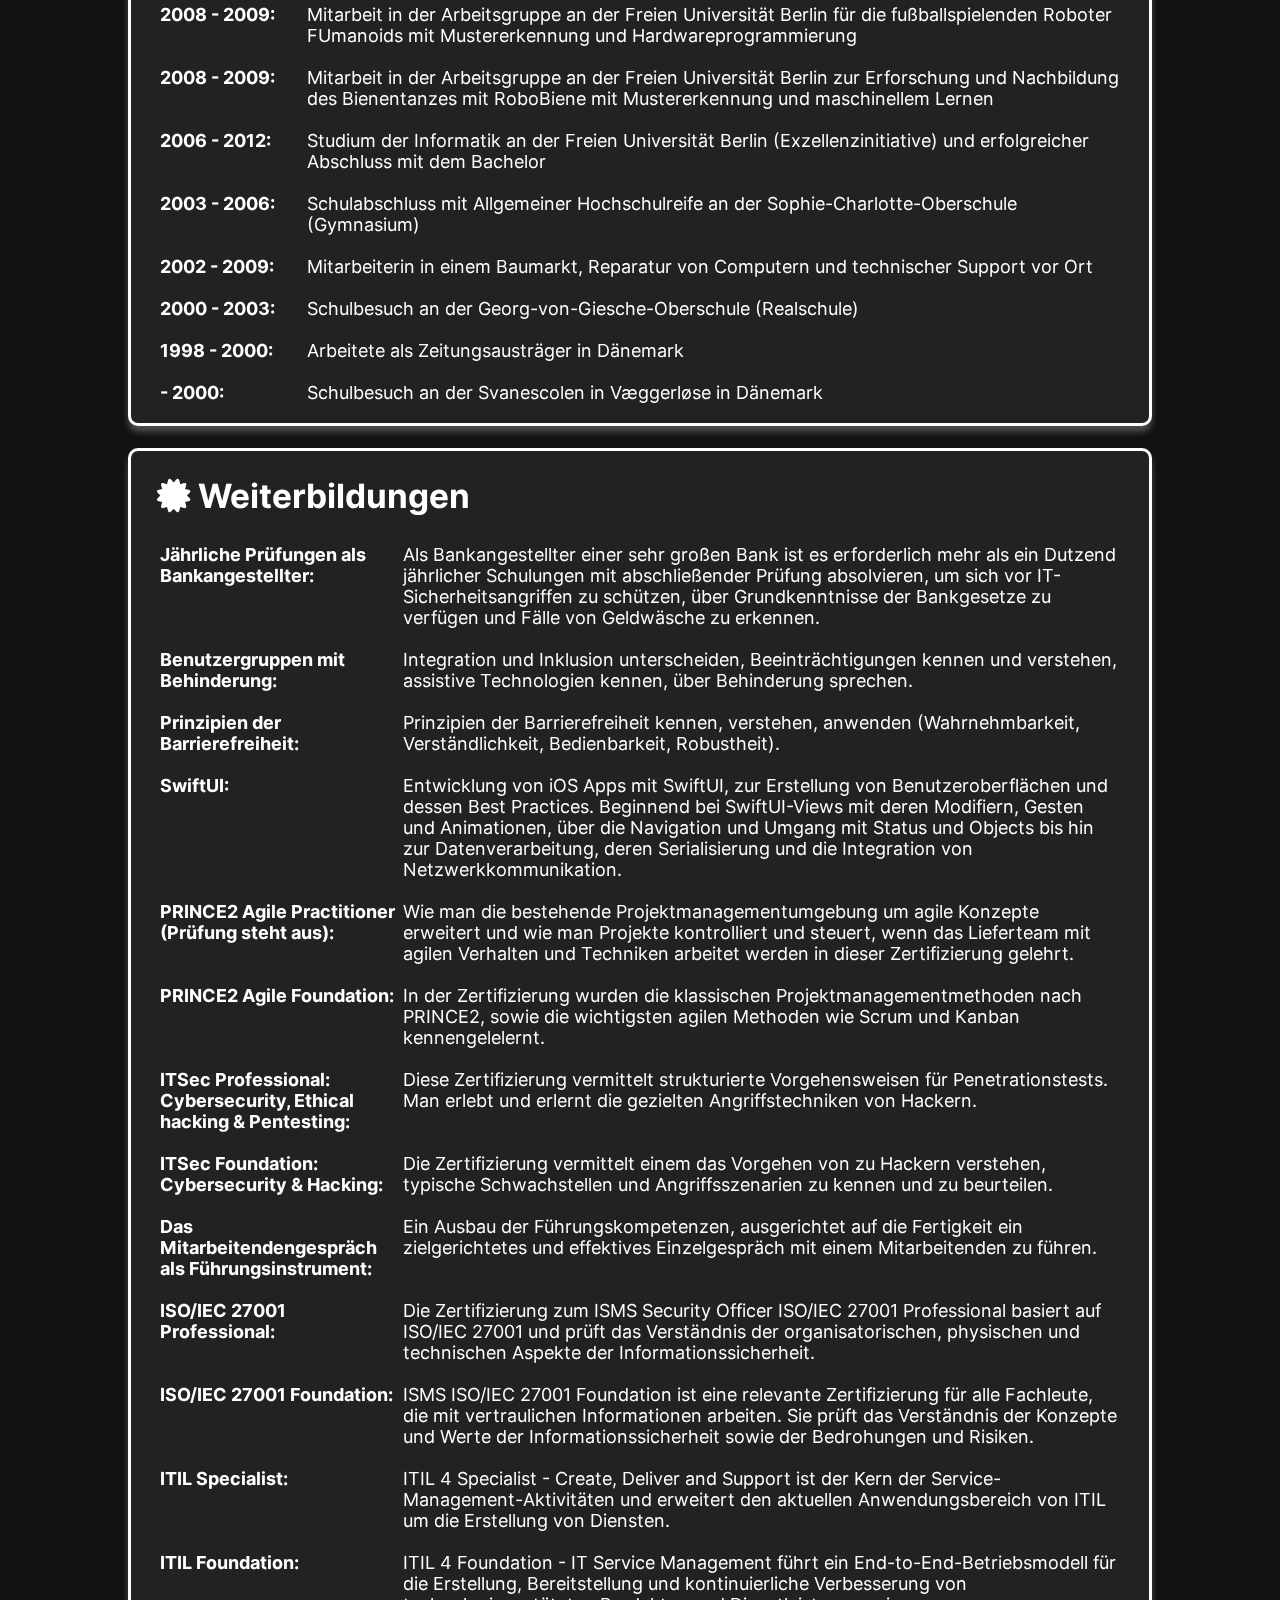
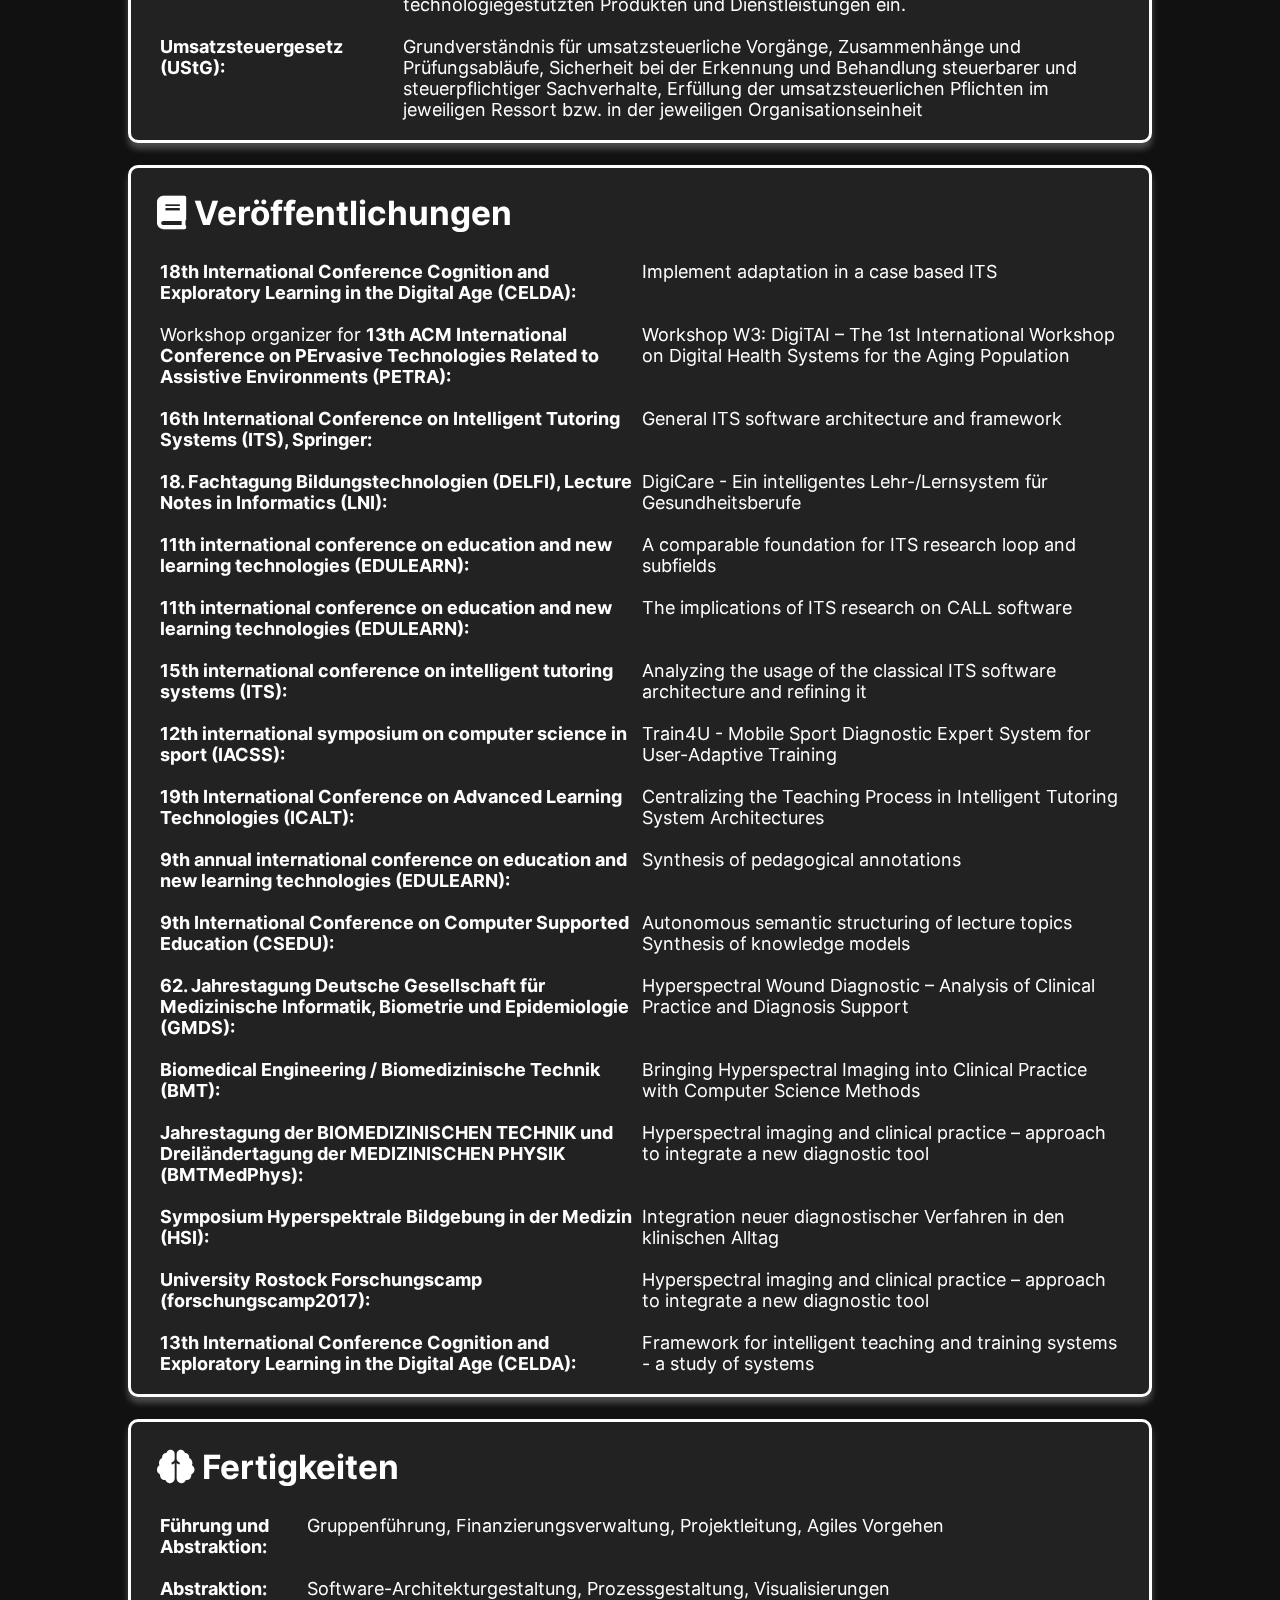
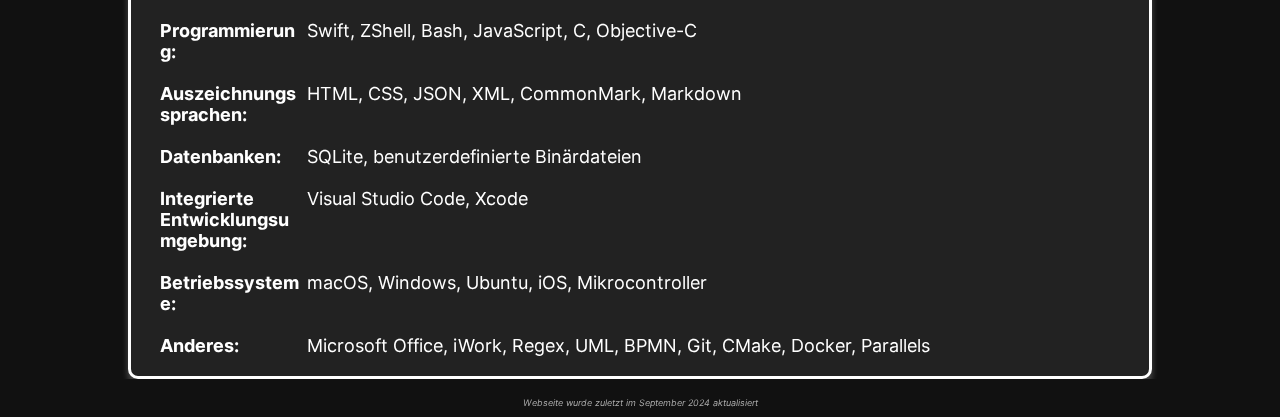
==== commit 495f7634: "Added newer further education" ====
--- a/index_de.html
+++ b/index_de.html
@@ -231,6 +231,14 @@
 					<td class="right75">Als Bankangestellter einer sehr großen Bank ist es erforderlich mehr als ein Dutzend jährlicher Schulungen mit abschließender Prüfung absolvieren, um sich vor IT-Sicherheitsangriffen zu schützen, über Grundkenntnisse der Bankgesetze zu verfügen und Fälle von Geldwäsche zu erkennen.</td>
 				</tr>
 				<tr>
+					<td><strong>Benutzergruppen mit Behinderung:</strong></td>
+					<td>Integration und Inklusion unterscheiden, Beeinträchtigungen kennen und verstehen, assistive Technologien kennen, über Behinderung sprechen.</td>
+				</tr>
+				<tr>
+					<td><strong>Prinzipien der Barrierefreiheit:</strong></td>
+					<td>Prinzipien der Barrierefreiheit kennen, verstehen, anwenden (Wahrnehmbarkeit, Verständlichkeit, Bedienbarkeit, Robustheit).</td>
+				</tr>
+				<tr>
 					<td><strong>SwiftUI:</strong></td>
 					<td>Entwicklung von iOS Apps mit SwiftUI, zur Erstellung von Benutzeroberflächen und dessen Best Practices. Beginnend bei SwiftUI-Views mit deren Modifiern, Gesten und Animationen, über die Navigation und Umgang mit Status und Objects bis hin zur Datenverarbeitung, deren Serialisierung und die Integration von Netzwerkkommunikation.</td>
 				</tr>
@@ -270,6 +278,10 @@
 					<td><strong>ITIL Foundation:</strong></td>
 					<td>ITIL 4 Foundation - IT Service Management führt ein End-to-End-Betriebsmodell für die Erstellung, Bereitstellung und kontinuierliche Verbesserung von technologiegestützten Produkten und Dienstleistungen ein.</td>
 				</tr>
+				<tr>
+					<td><strong>Umsatzsteuergesetz (UStG):</strong></td>
+					<td>Grundverständnis für umsatzsteuerliche Vorgänge, Zusammenhänge und Prüfungsabläufe, Sicherheit bei der Erkennung und Behandlung steuerbarer und steuerpflichtiger Sachverhalte, Erfüllung der umsatzsteuerlichen Pflichten im jeweiligen Ressort bzw. in der jeweiligen Organisationseinheit</td>
+				</tr>
 			</table>
 		</div>
 
@@ -387,7 +399,7 @@
 	</div>
 
 	<!-- Footer area -->
-	<div id="footer-div">Webseite wurde zuletzt im Mai 2023 aktualisiert</div>
+	<div id="footer-div">Webseite wurde zuletzt im September 2024 aktualisiert</div>
 </body>
 
 </html>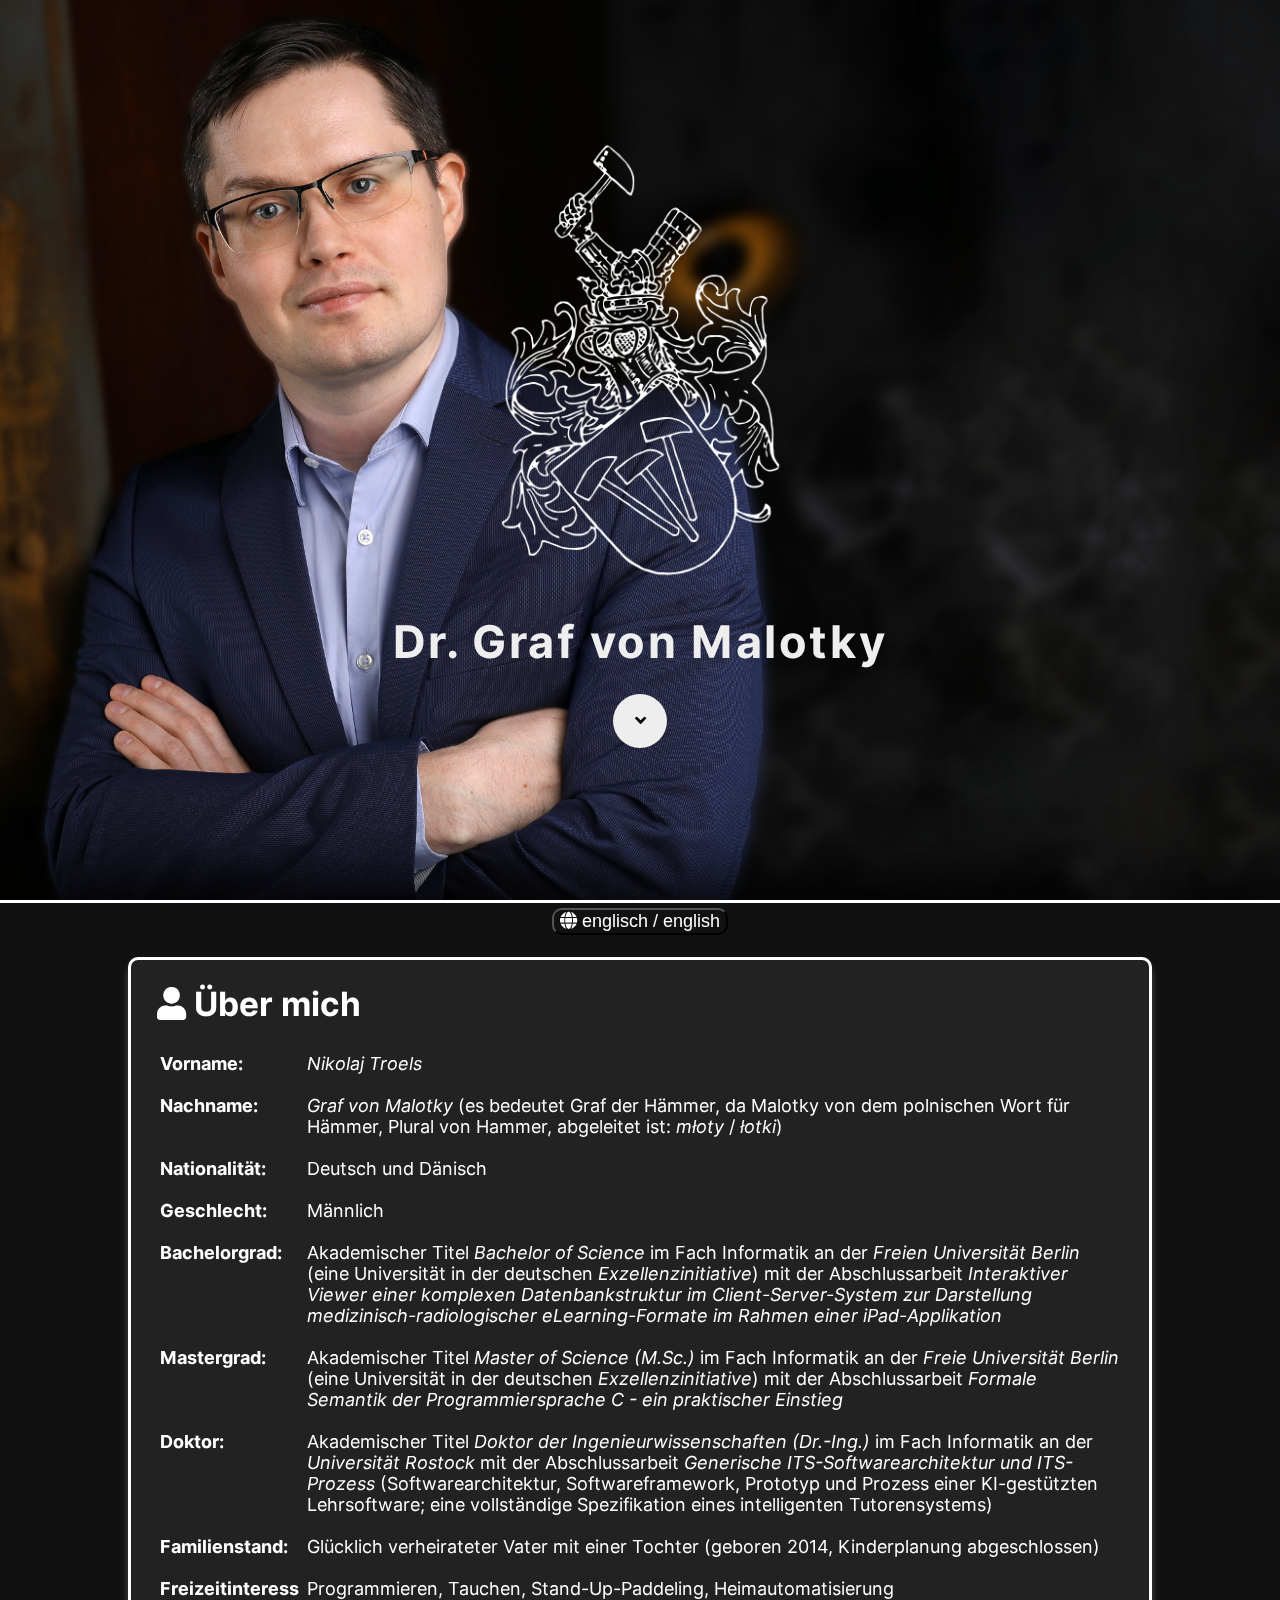
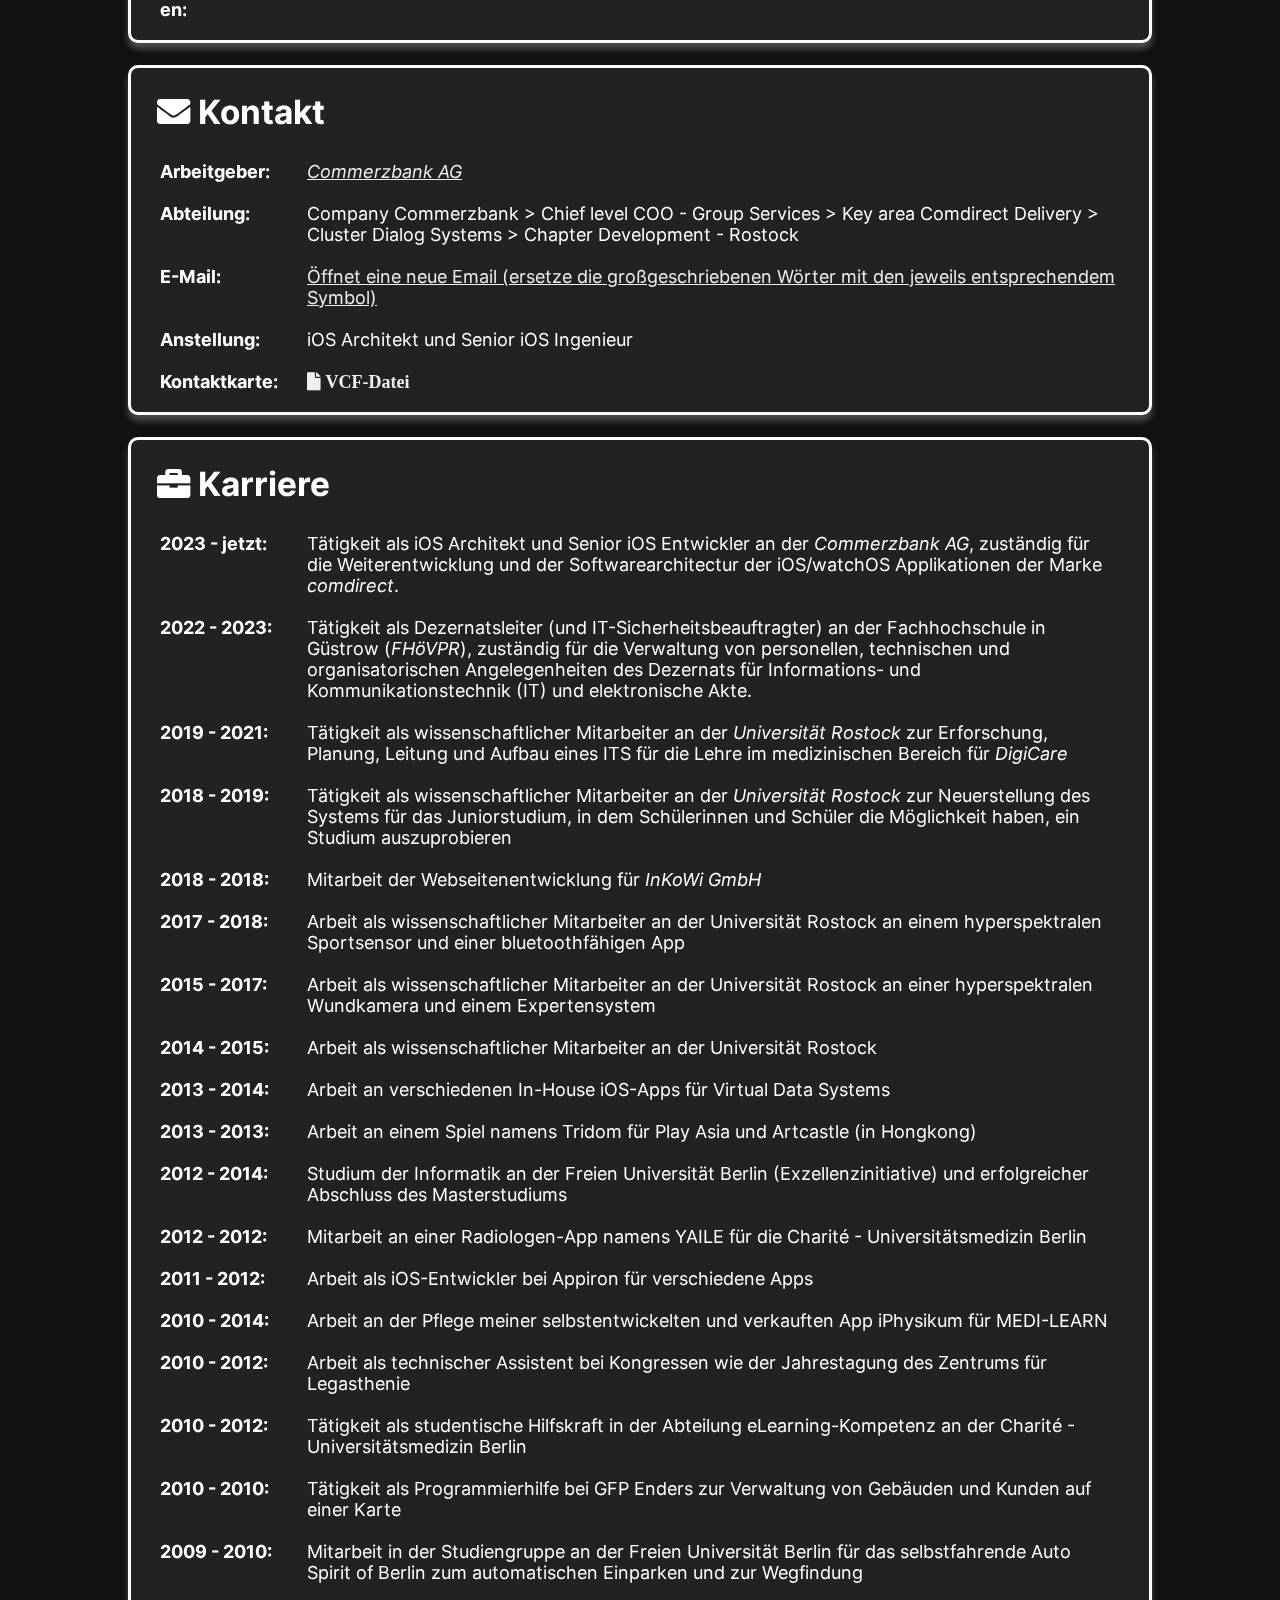
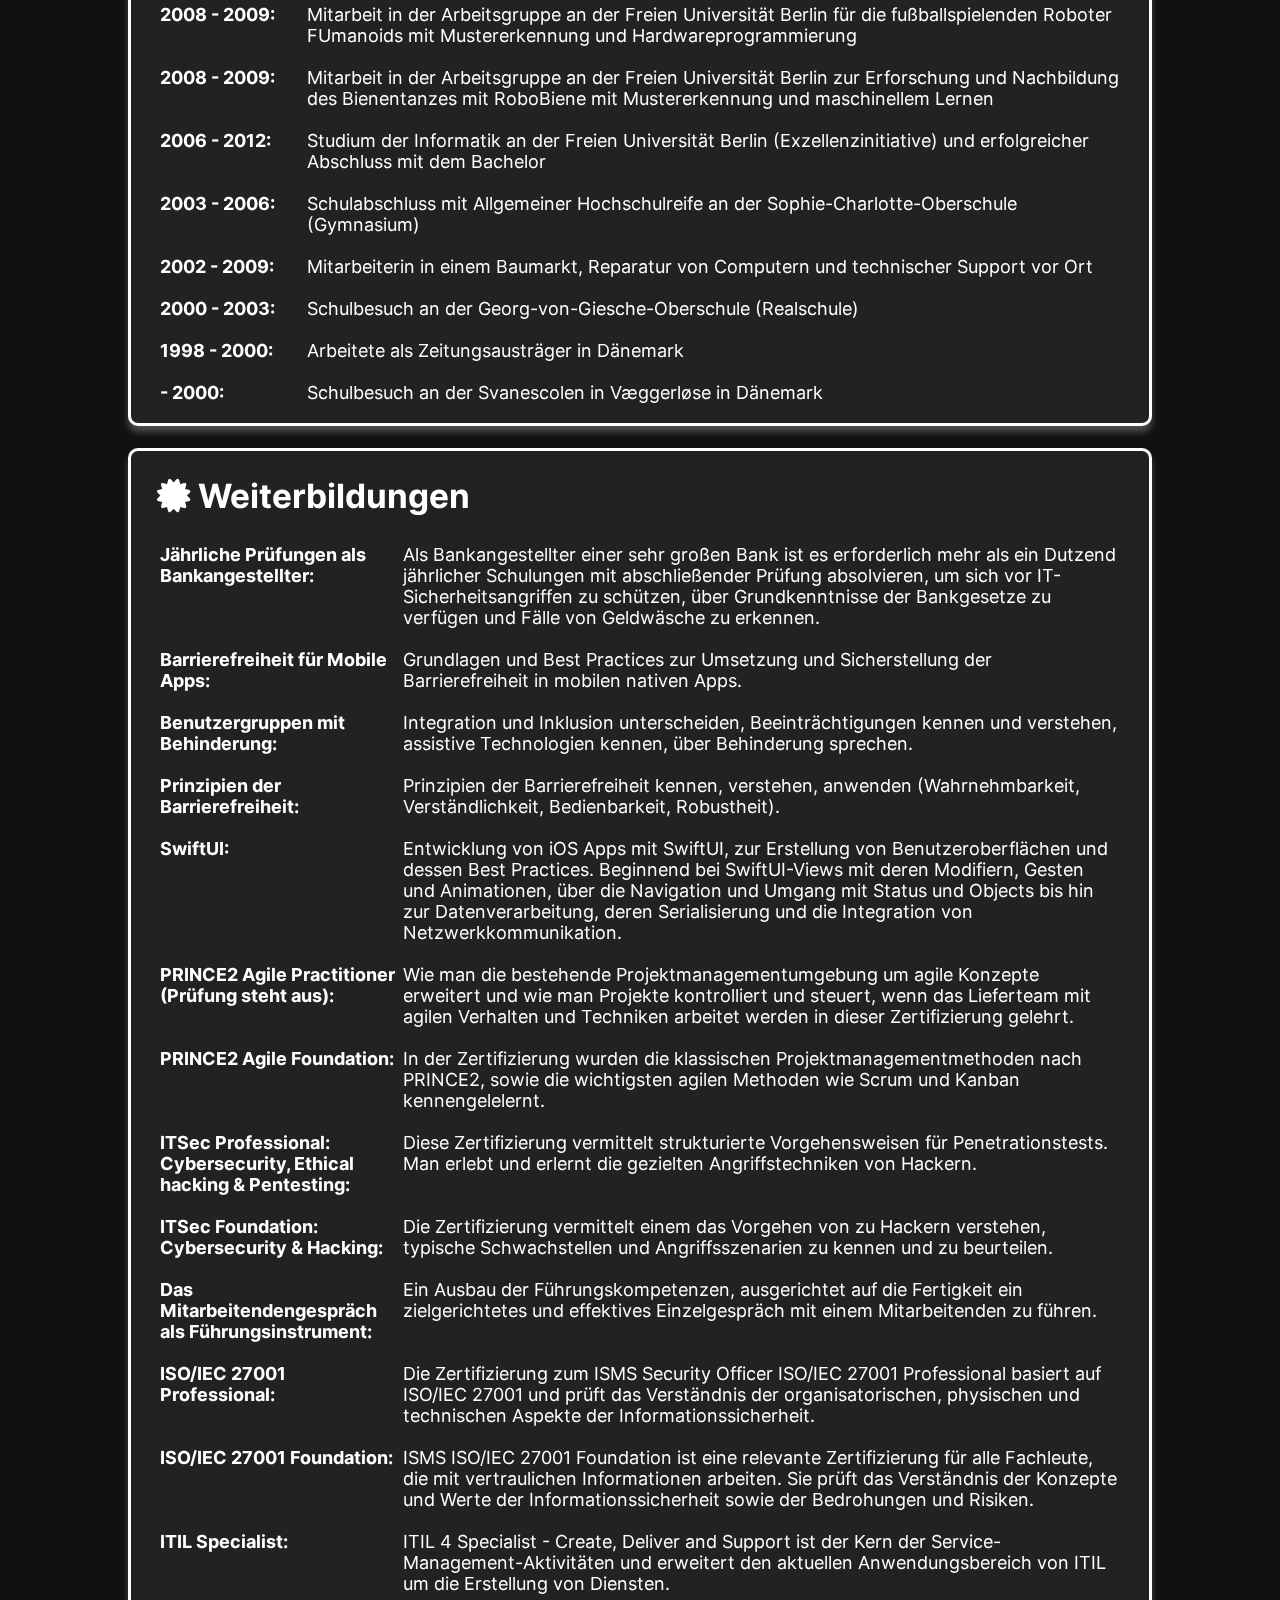
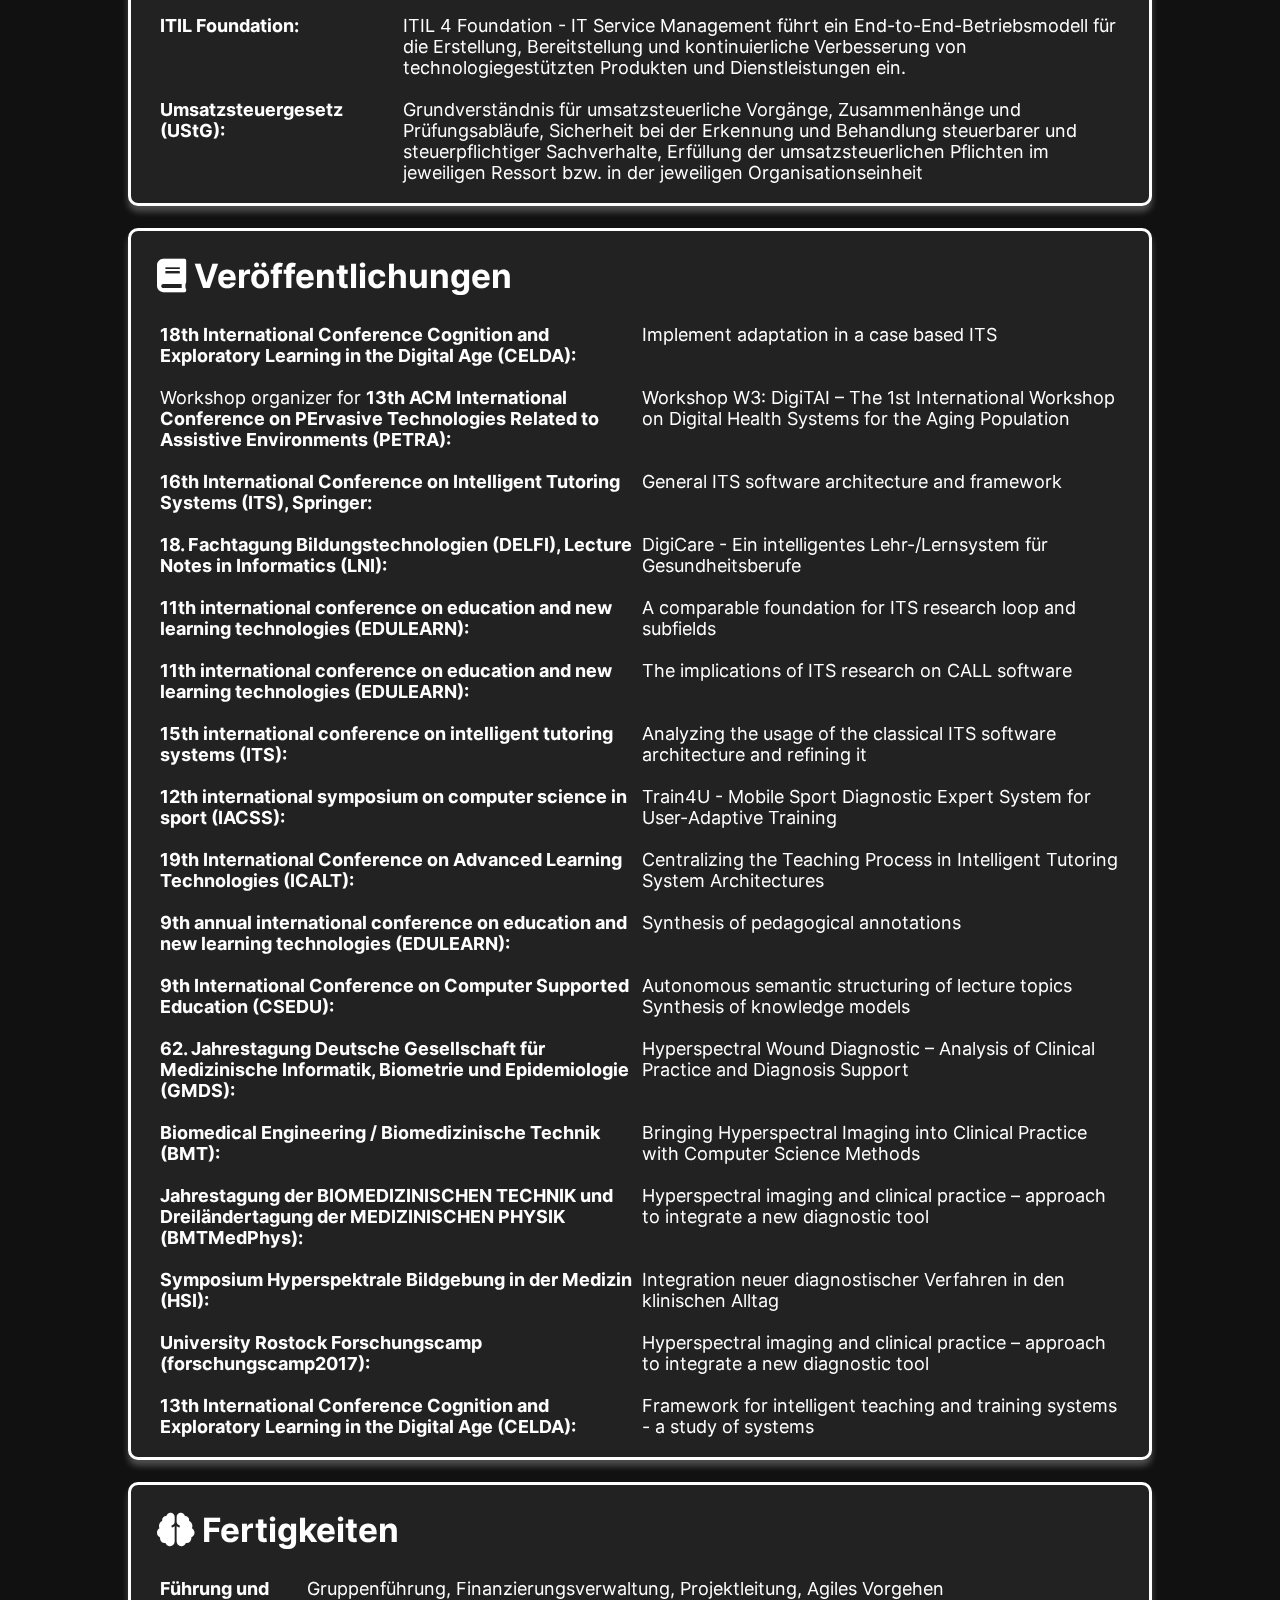
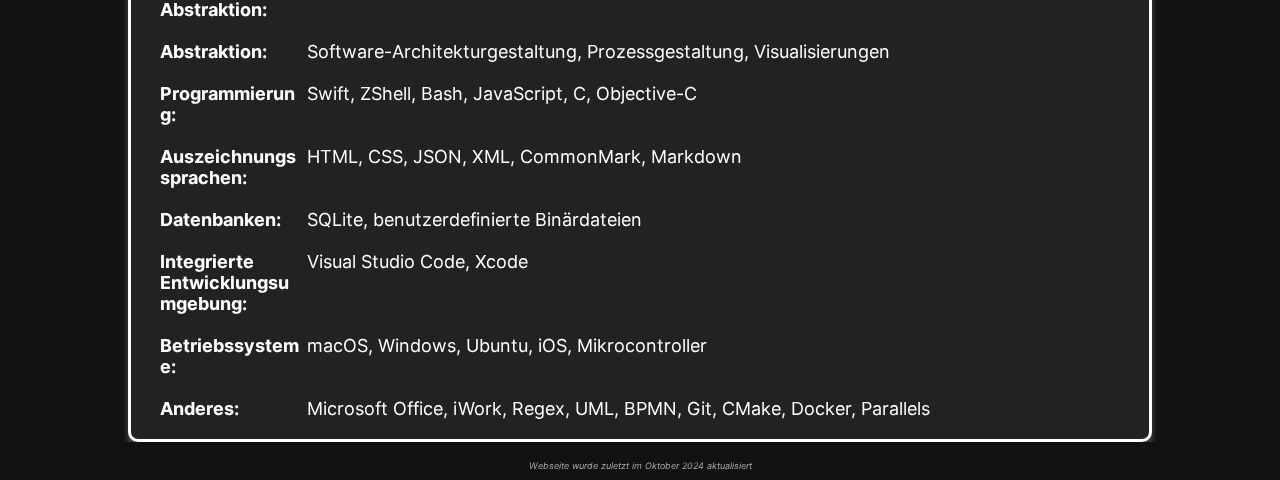
==== commit 6434c64f: "Added further education" ====
--- a/index_de.html
+++ b/index_de.html
@@ -231,6 +231,10 @@
 					<td class="right75">Als Bankangestellter einer sehr großen Bank ist es erforderlich mehr als ein Dutzend jährlicher Schulungen mit abschließender Prüfung absolvieren, um sich vor IT-Sicherheitsangriffen zu schützen, über Grundkenntnisse der Bankgesetze zu verfügen und Fälle von Geldwäsche zu erkennen.</td>
 				</tr>
 				<tr>
+					<td><strong>Barrierefreiheit für Mobile Apps:</strong></td>
+					<td>Grundlagen und Best Practices zur Umsetzung und Sicherstellung der Barrierefreiheit in mobilen nativen Apps.</td>
+				</tr>
+				<tr>
 					<td><strong>Benutzergruppen mit Behinderung:</strong></td>
 					<td>Integration und Inklusion unterscheiden, Beeinträchtigungen kennen und verstehen, assistive Technologien kennen, über Behinderung sprechen.</td>
 				</tr>
@@ -399,7 +403,7 @@
 	</div>
 
 	<!-- Footer area -->
-	<div id="footer-div">Webseite wurde zuletzt im September 2024 aktualisiert</div>
+	<div id="footer-div">Webseite wurde zuletzt im Oktober 2024 aktualisiert</div>
 </body>
 
 </html>